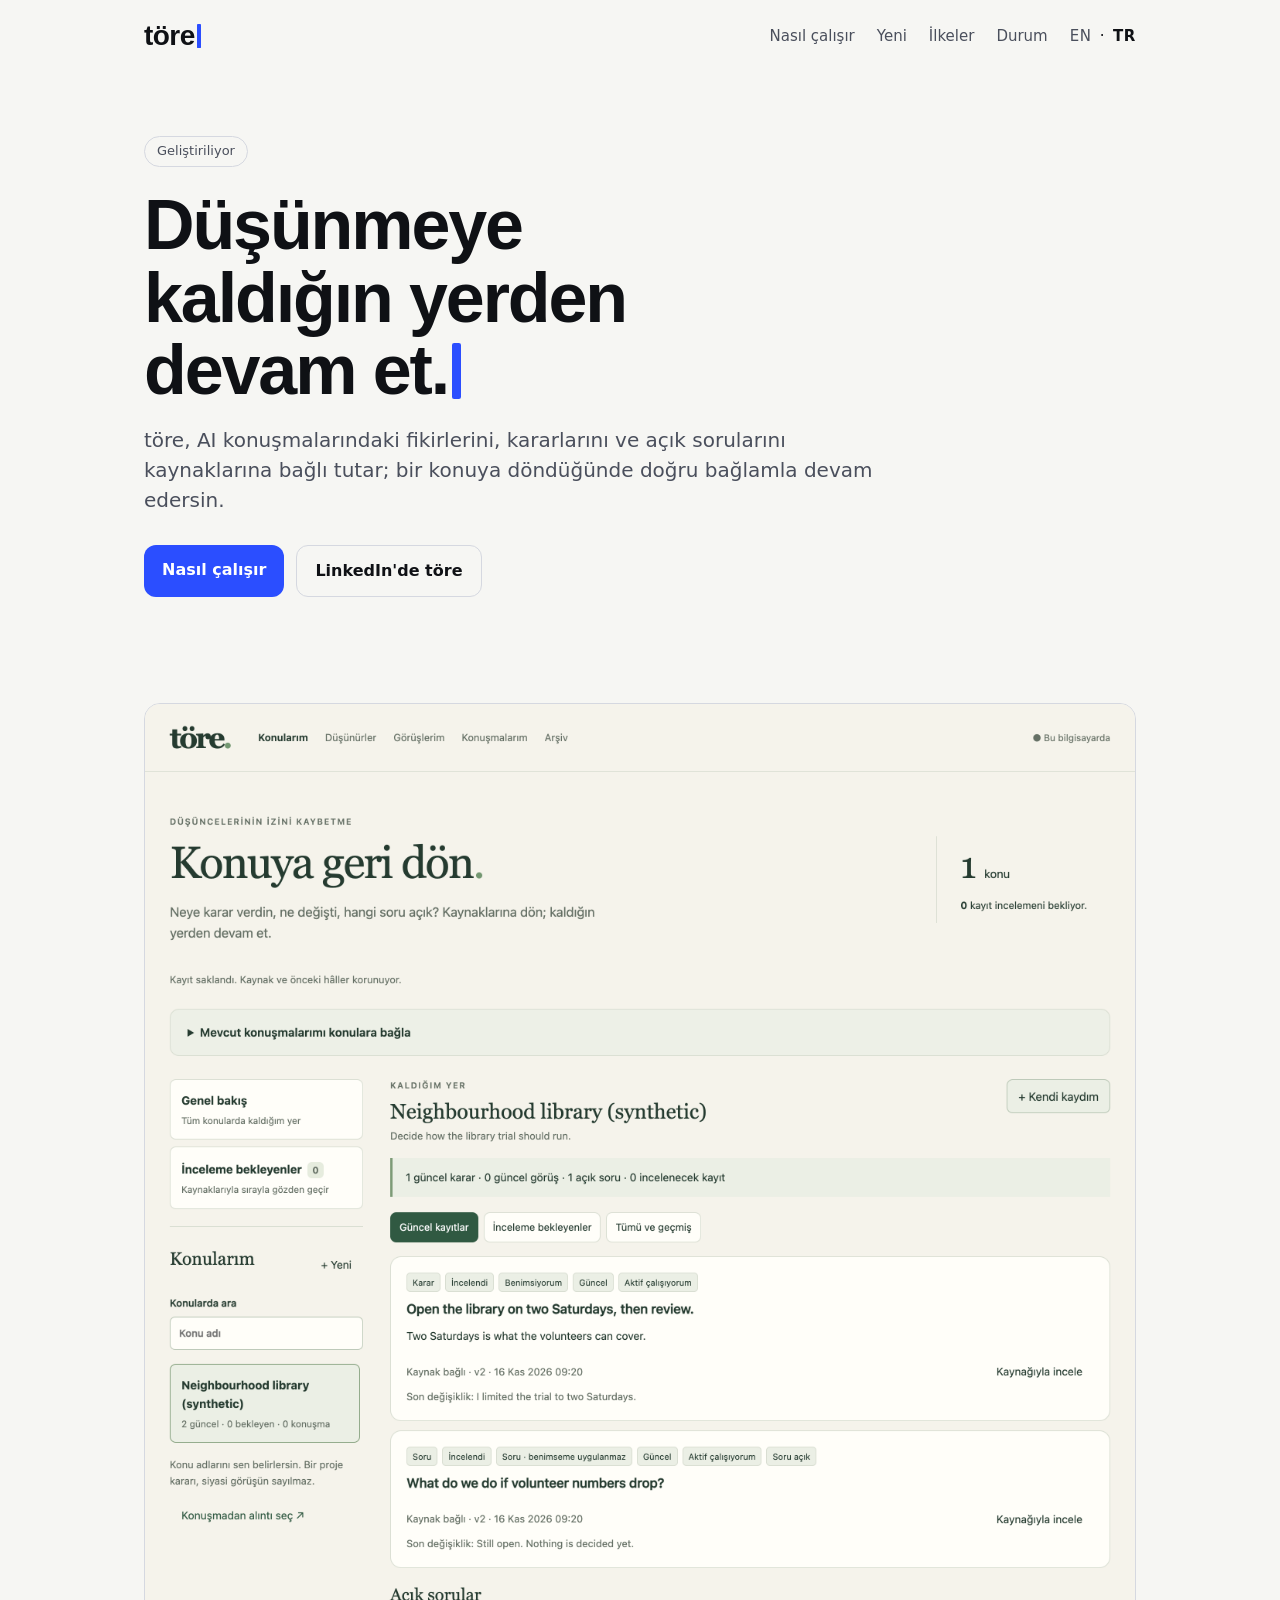
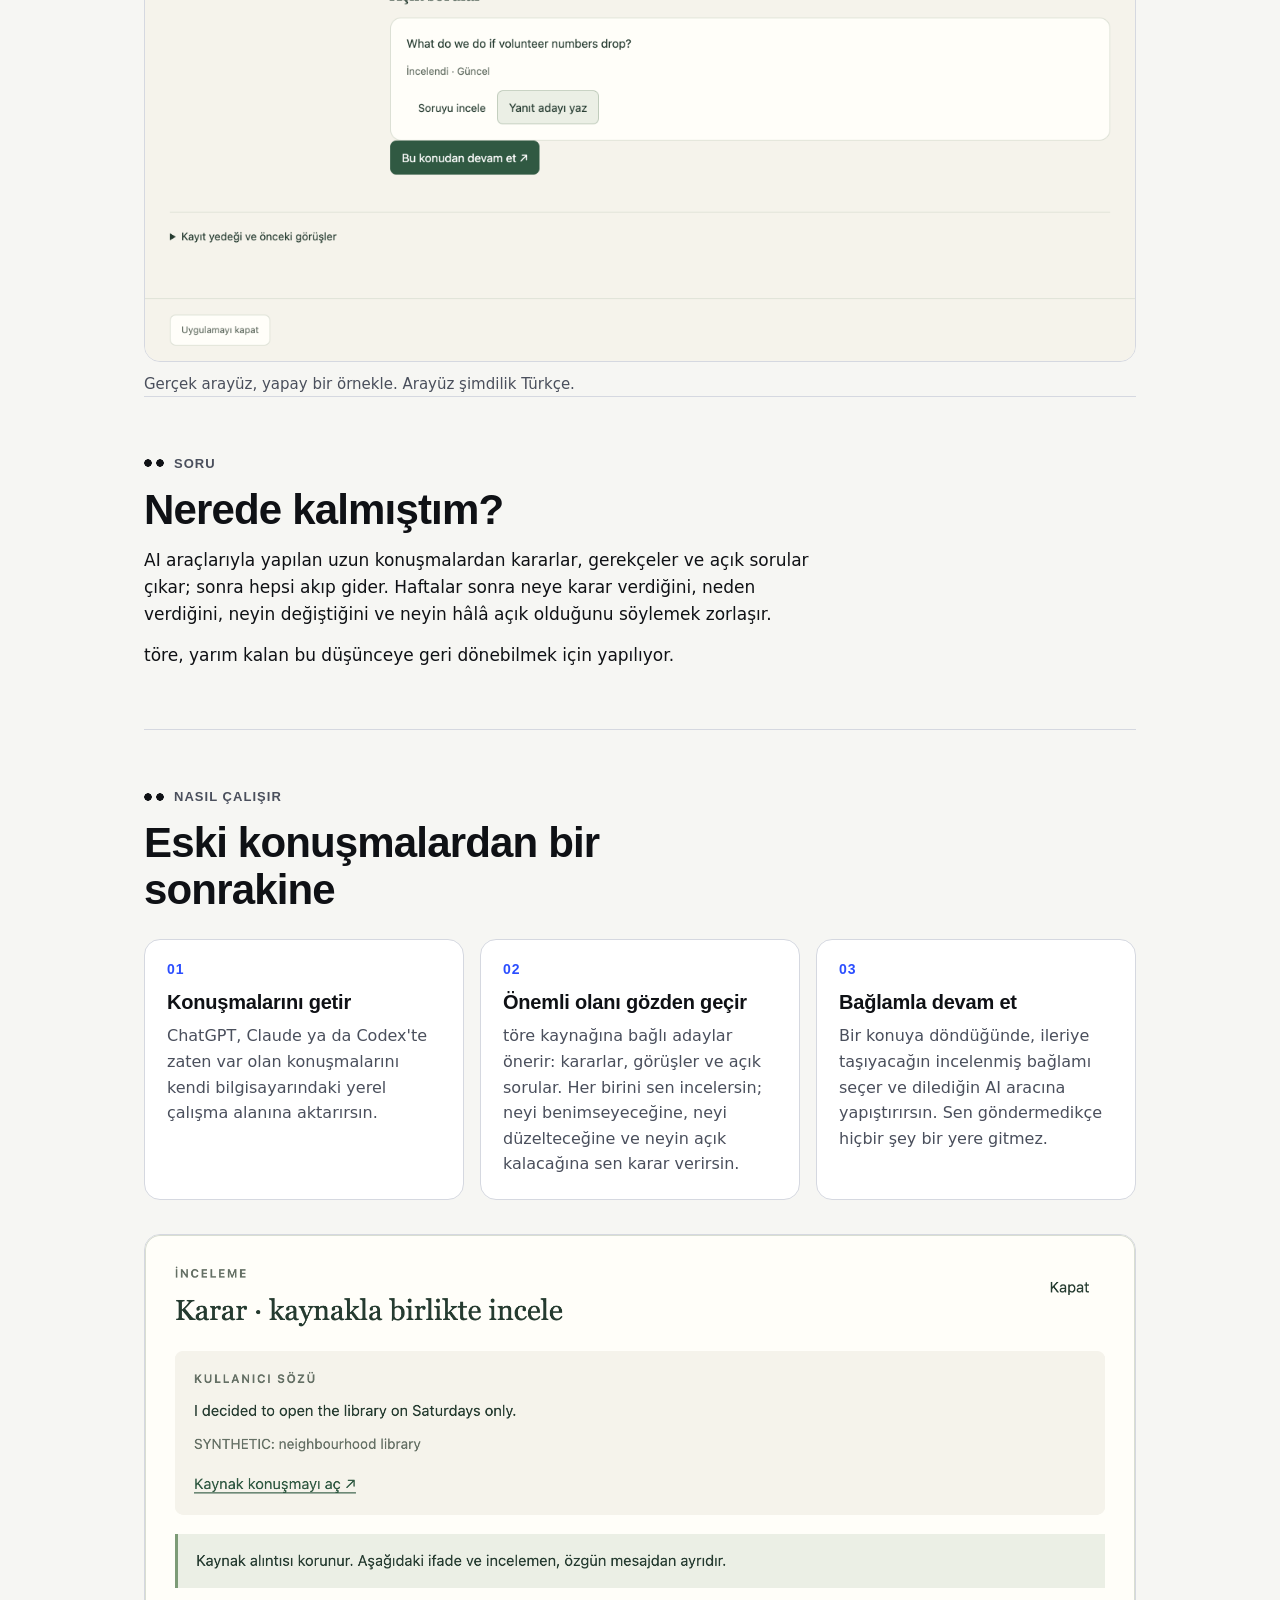
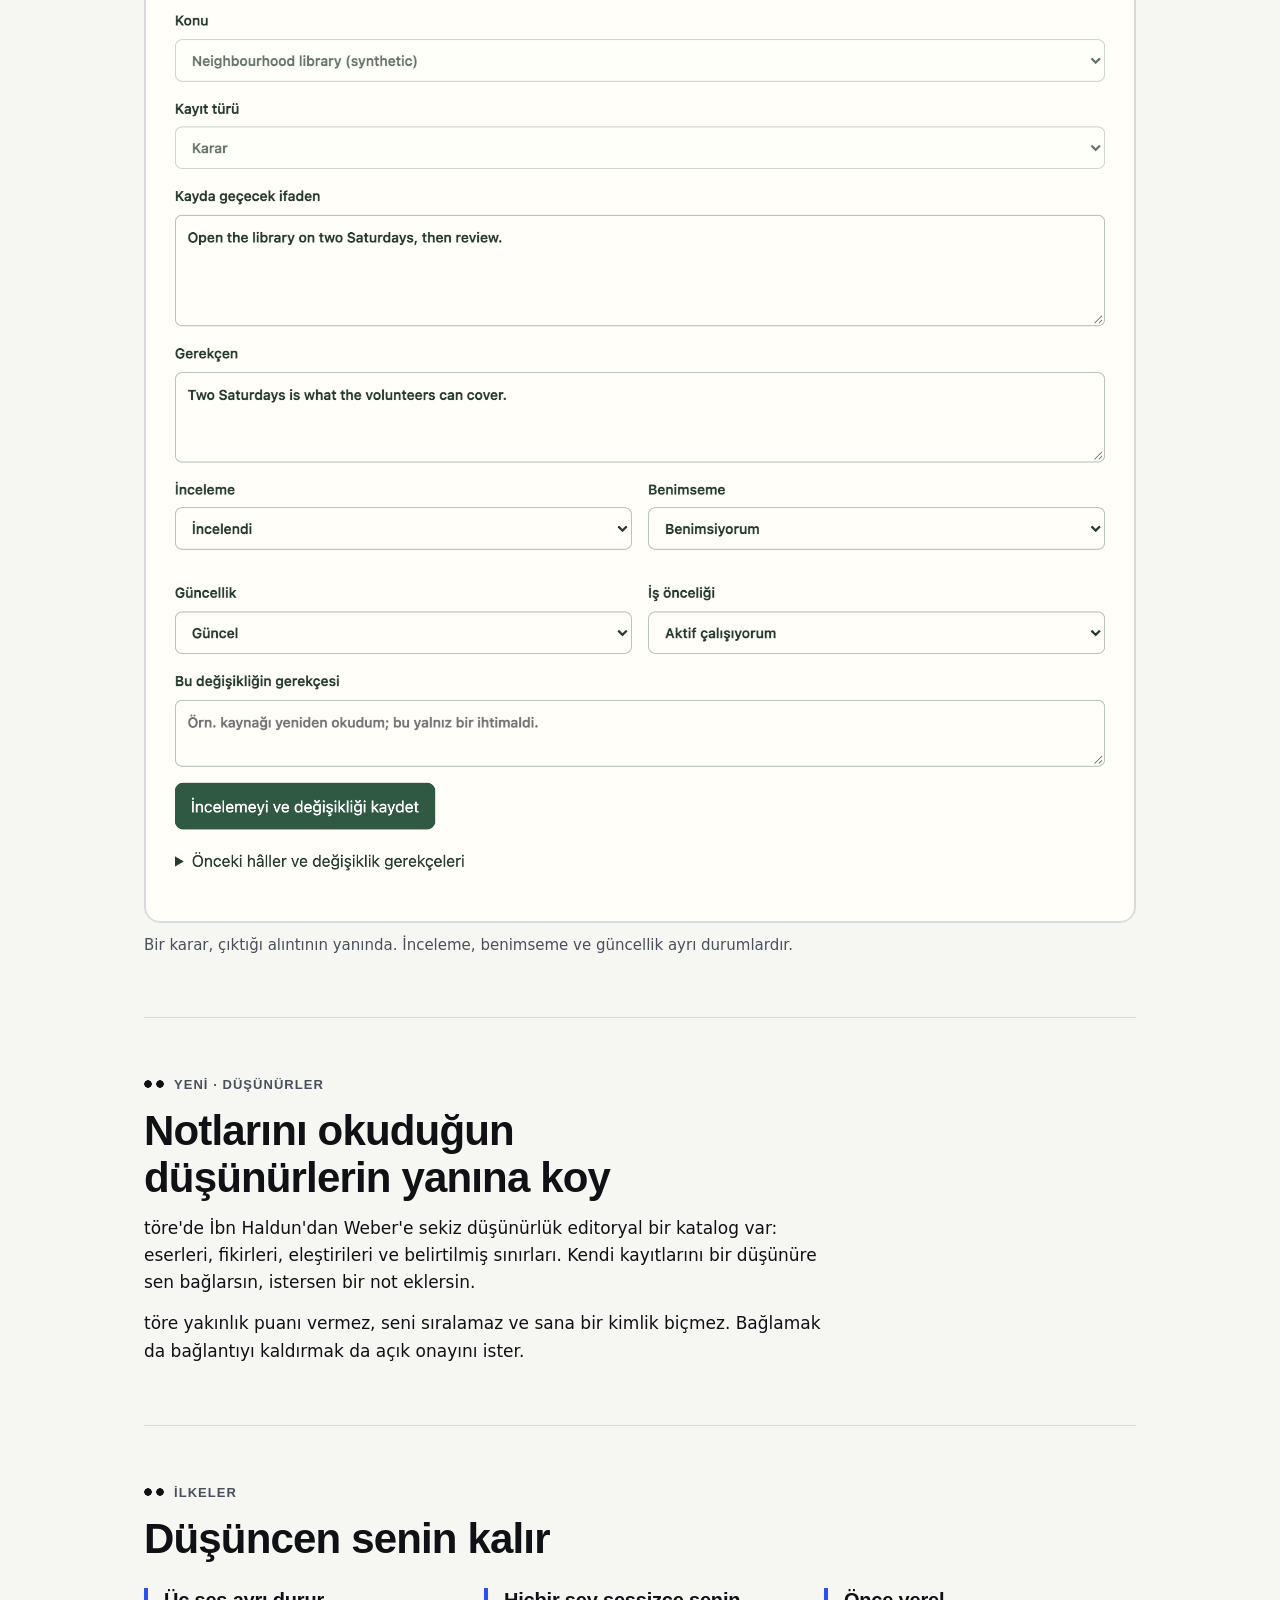
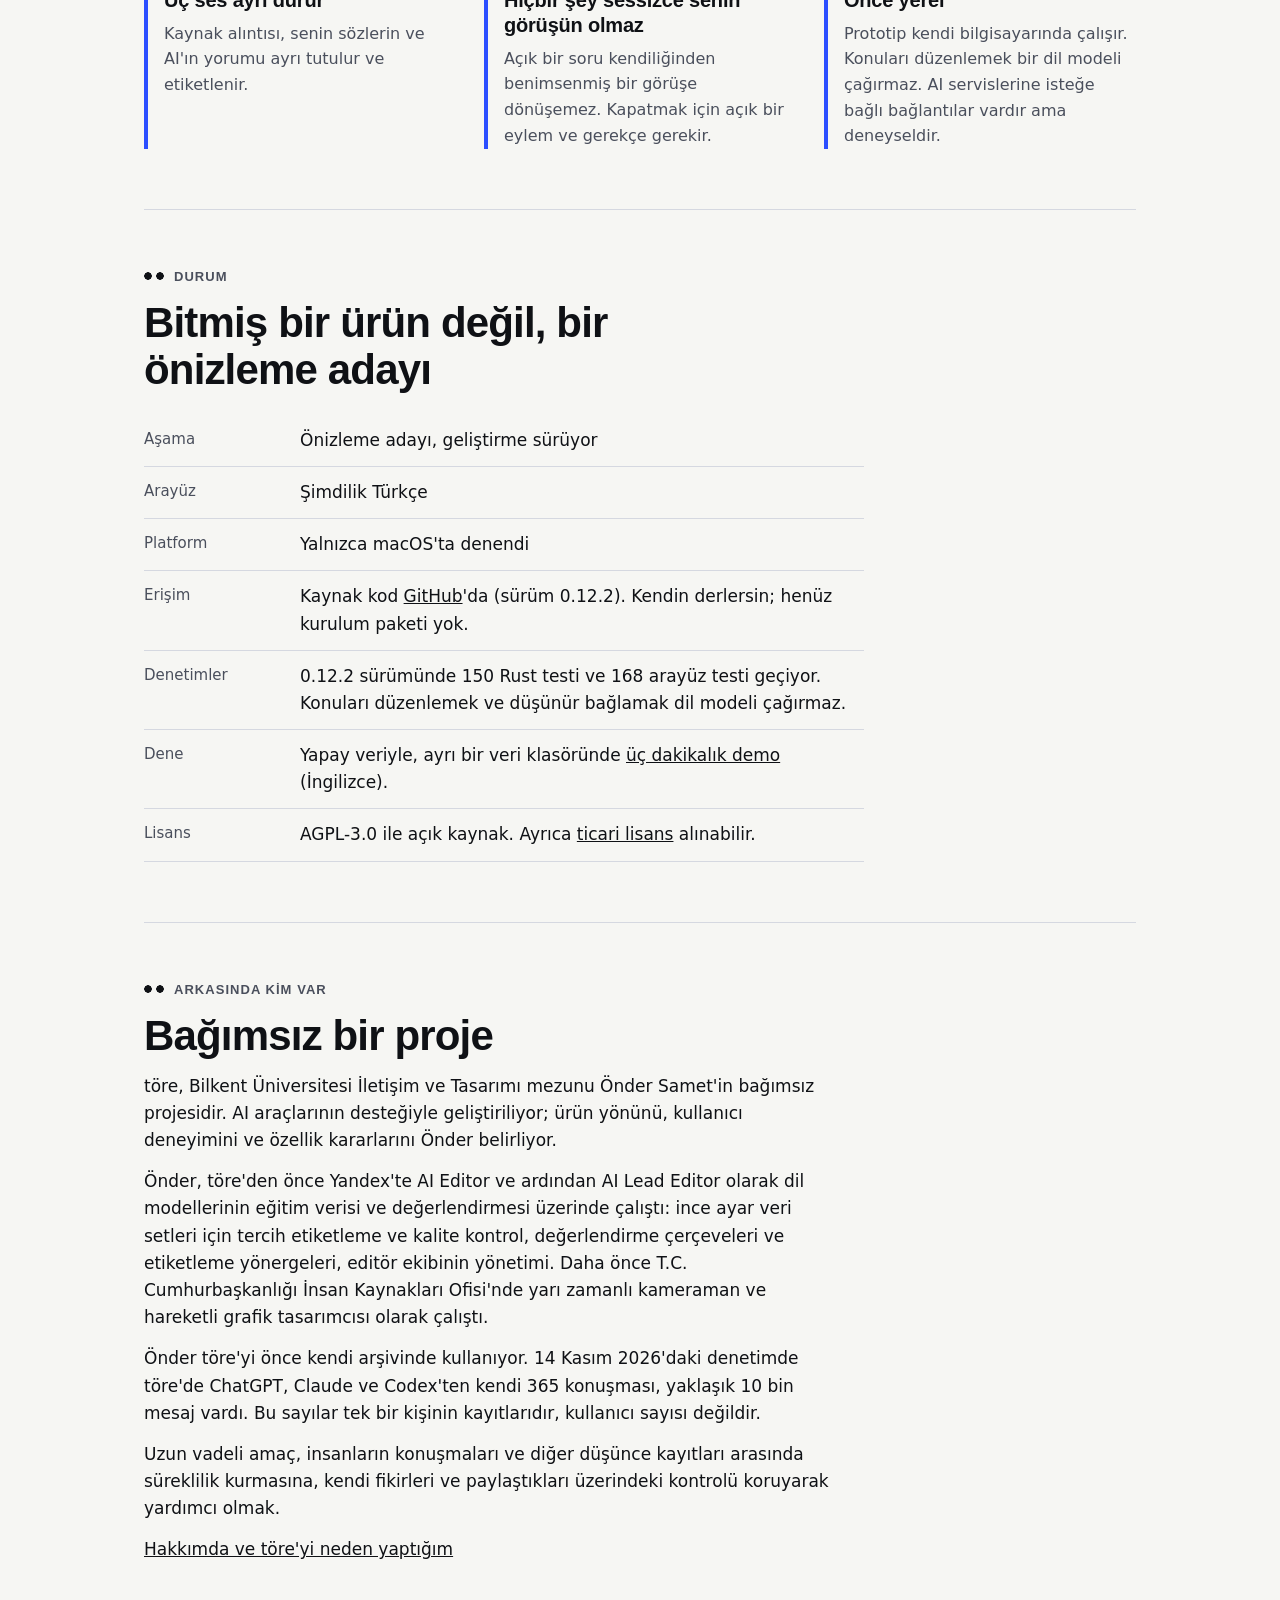
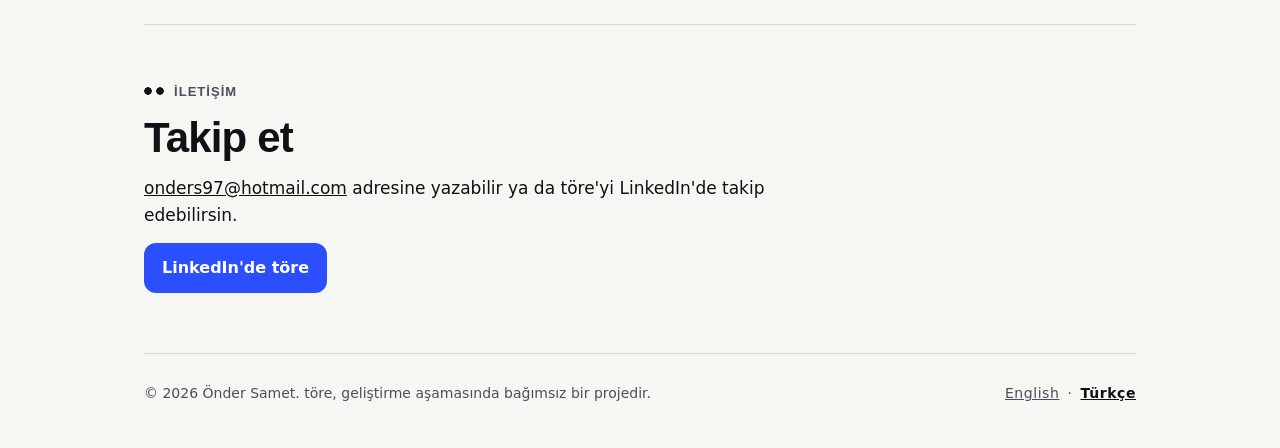
==== tr/index.html @ 7df712fd "Update the site to 0.12.2 Co-Authored-By: Claude Fable 5.2 <noreply@anthropic.com>" ====
<!doctype html>
<html lang="tr">
<head>
<meta charset="utf-8">
<meta name="viewport" content="width=device-width, initial-scale=1">
<title>töre — düşünmeye kaldığın yerden devam et</title>
<meta name="description" content="töre, geliştirme aşamasındaki bir kişisel bilgi aracıdır. AI konuşmalarındaki fikirlerini, kararlarını ve açık sorularını kaynaklarına bağlı tutar.">
<meta name="color-scheme" content="light dark">
<link rel="canonical" href="https://ondersamet97.github.io/tore-site/tr/">
<link rel="alternate" hreflang="en" href="https://ondersamet97.github.io/tore-site/">
<link rel="alternate" hreflang="tr" href="https://ondersamet97.github.io/tore-site/tr/">
<meta property="og:type" content="website">
<meta property="og:title" content="töre — düşünmeye kaldığın yerden devam et">
<meta property="og:description" content="Geliştirme aşamasındaki bir kişisel bilgi aracı. AI konuşmalarındaki fikirlerini, kararlarını ve açık sorularını kaynaklarına bağlı tutar.">
<meta property="og:url" content="https://ondersamet97.github.io/tore-site/tr/">
<meta property="og:image" content="https://ondersamet97.github.io/tore-site/brand/og-1200x630.png">
<meta name="twitter:card" content="summary_large_image">
<link rel="icon" href="../brand/favicon.svg" type="image/svg+xml">
<link rel="icon" href="../brand/icon-32.png" sizes="32x32" type="image/png">
<link rel="apple-touch-icon" href="../brand/icon-180.png">
<link rel="stylesheet" href="../styles.css">
</head>
<body>
<div class="wrap">

  <header class="site-header">
    <a class="wm" href="index.html" aria-label="töre">töre<span class="cur" aria-hidden="true"></span></a>
    <nav class="nav" aria-label="Ana menü">
      <span class="sections">
        <a href="#how">Nasıl çalışır</a>
        <a href="#notebooks">Yeni</a>
        <a href="#principles">İlkeler</a>
        <a href="#status">Durum</a>
      </span>
      <span class="lang" aria-label="Dil">
        <a href="../index.html" lang="en" hreflang="en">EN</a>
        <span aria-hidden="true">·</span>
        <a href="index.html" lang="tr" aria-current="page">TR</a>
      </span>
    </nav>
  </header>

  <main>
    <div class="hero">
      <span class="chip">Geliştiriliyor</span>
      <h1>Düşünmeye kaldığın yerden devam et.<span class="cur" aria-hidden="true"></span></h1>
      <p class="lead">töre, AI konuşmalarındaki fikirlerini, kararlarını ve açık sorularını kaynaklarına bağlı tutar; bir konuya döndüğünde doğru bağlamla devam edersin.</p>
      <div class="actions">
        <a class="btn" href="#how">Nasıl çalışır</a>
        <a class="btn ghost" href="https://www.linkedin.com/company/tore-app/" rel="noopener">LinkedIn'de töre</a>
      </div>
    </div>

    <figure class="shot"><img src="../shots/topic.png" alt="Bir töre konusu: gerekçesiyle benimsenmiş bir karar ve açık bir soru, ikisi de kaynak konuşmaya bağlı" loading="lazy"><figcaption>Gerçek arayüz, yapay bir örnekle. Arayüz şimdilik Türkçe.</figcaption></figure>

    <section id="why">
      <p class="label">Soru</p>
      <h2>Nerede kalmıştım?</h2>
      <p>AI araçlarıyla yapılan uzun konuşmalardan kararlar, gerekçeler ve açık sorular çıkar; sonra hepsi akıp gider. Haftalar sonra neye karar verdiğini, neden verdiğini, neyin değiştiğini ve neyin hâlâ açık olduğunu söylemek zorlaşır.</p>
      <p>töre, yarım kalan bu düşünceye geri dönebilmek için yapılıyor.</p>
    </section>

    <section id="how">
      <p class="label">Nasıl çalışır</p>
      <h2>Eski konuşmalardan bir sonrakine</h2>
      <ol class="steps">
        <li>
          <span class="n">01</span>
          <h3>Konuşmalarını getir</h3>
          <p>ChatGPT, Claude ya da Codex'te zaten var olan konuşmalarını kendi bilgisayarındaki yerel çalışma alanına aktarırsın.</p>
        </li>
        <li>
          <span class="n">02</span>
          <h3>Önemli olanı gözden geçir</h3>
          <p>töre kaynağına bağlı adaylar önerir: kararlar, görüşler ve açık sorular. Her birini sen incelersin; neyi benimseyeceğine, neyi düzelteceğine ve neyin açık kalacağına sen karar verirsin.</p>
        </li>
        <li>
          <span class="n">03</span>
          <h3>Bağlamla devam et</h3>
          <p>Bir konuya döndüğünde, ileriye taşıyacağın incelenmiş bağlamı seçer ve dilediğin AI aracına yapıştırırsın. Sen göndermedikçe hiçbir şey bir yere gitmez.</p>
        </li>
      </ol>
      <figure class="shot"><img src="../shots/record.png" alt="Kaynak alıntısı ve inceleme durumlarıyla birlikte gösterilen bir karar kaydı" loading="lazy"><figcaption>Bir karar, çıktığı alıntının yanında. İnceleme, benimseme ve güncellik ayrı durumlardır.</figcaption></figure>
    </section>

    <section id="notebooks">
      <p class="label">Yeni · Düşünürler</p>
      <h2>Notlarını okuduğun düşünürlerin yanına koy</h2>
      <p>töre'de İbn Haldun'dan Weber'e sekiz düşünürlük editoryal bir katalog var: eserleri, fikirleri, eleştirileri ve belirtilmiş sınırları. Kendi kayıtlarını bir düşünüre sen bağlarsın, istersen bir not eklersin.</p>
      <p>töre yakınlık puanı vermez, seni sıralamaz ve sana bir kimlik biçmez. Bağlamak da bağlantıyı kaldırmak da açık onayını ister.</p>
    </section>

    <section id="principles">
      <p class="label">İlkeler</p>
      <h2>Düşüncen senin kalır</h2>
      <ul class="principles">
        <li>
          <h3>Üç ses ayrı durur</h3>
          <p>Kaynak alıntısı, senin sözlerin ve AI'ın yorumu ayrı tutulur ve etiketlenir.</p>
        </li>
        <li>
          <h3>Hiçbir şey sessizce senin görüşün olmaz</h3>
          <p>Açık bir soru kendiliğinden benimsenmiş bir görüşe dönüşemez. Kapatmak için açık bir eylem ve gerekçe gerekir.</p>
        </li>
        <li>
          <h3>Önce yerel</h3>
          <p>Prototip kendi bilgisayarında çalışır. Konuları düzenlemek bir dil modeli çağırmaz. AI servislerine isteğe bağlı bağlantılar vardır ama deneyseldir.</p>
        </li>
      </ul>
    </section>

    <section id="status">
      <p class="label">Durum</p>
      <h2>Bitmiş bir ürün değil, bir önizleme adayı</h2>
      <dl class="facts">
        <div><dt>Aşama</dt><dd>Önizleme adayı, geliştirme sürüyor</dd></div>
        <div><dt>Arayüz</dt><dd>Şimdilik Türkçe</dd></div>
        <div><dt>Platform</dt><dd>Yalnızca macOS'ta denendi</dd></div>
        <div><dt>Erişim</dt><dd>Kaynak kod <a href="https://github.com/ondersamet97/tore" rel="noopener">GitHub</a>'da (sürüm 0.12.2). Kendin derlersin; henüz kurulum paketi yok.</dd></div>
        <div><dt>Denetimler</dt><dd>0.12.2 sürümünde 150 Rust testi ve 168 arayüz testi geçiyor. Konuları düzenlemek ve düşünür bağlamak dil modeli çağırmaz.</dd></div>
        <div><dt>Dene</dt><dd>Yapay veriyle, ayrı bir veri klasöründe <a href="https://github.com/ondersamet97/tore/blob/main/docs/PREVIEW-DEMO.md" rel="noopener">üç dakikalık demo</a> (İngilizce).</dd></div>
        <div><dt>Lisans</dt><dd>AGPL-3.0 ile açık kaynak. Ayrıca <a href="https://github.com/ondersamet97/tore/blob/main/COMMERCIAL-LICENSE.md" rel="noopener">ticari lisans</a> alınabilir.</dd></div>
      </dl>
    </section>

    <section id="about">
      <p class="label">Arkasında kim var</p>
      <h2>Bağımsız bir proje</h2>
      <p>töre, Bilkent Üniversitesi İletişim ve Tasarımı mezunu Önder Samet'in bağımsız projesidir. AI araçlarının desteğiyle geliştiriliyor; ürün yönünü, kullanıcı deneyimini ve özellik kararlarını Önder belirliyor.</p>
      <p>Önder, töre'den önce Yandex'te AI Editor ve ardından AI Lead Editor olarak dil modellerinin eğitim verisi ve değerlendirmesi üzerinde çalıştı: ince ayar veri setleri için tercih etiketleme ve kalite kontrol, değerlendirme çerçeveleri ve etiketleme yönergeleri, editör ekibinin yönetimi. Daha önce T.C. Cumhurbaşkanlığı İnsan Kaynakları Ofisi'nde yarı zamanlı kameraman ve hareketli grafik tasarımcısı olarak çalıştı.</p>
      <p>Önder töre'yi önce kendi arşivinde kullanıyor. 14 Kasım 2026'daki denetimde töre'de ChatGPT, Claude ve Codex'ten kendi 365 konuşması, yaklaşık 10 bin mesaj vardı. Bu sayılar tek bir kişinin kayıtlarıdır, kullanıcı sayısı değildir.</p>
      <p>Uzun vadeli amaç, insanların konuşmaları ve diğer düşünce kayıtları arasında süreklilik kurmasına, kendi fikirleri ve paylaştıkları üzerindeki kontrolü koruyarak yardımcı olmak.</p>
      <p><a href="https://github.com/ondersamet97/tore/blob/main/ABOUT.md" rel="noopener">Hakkımda ve töre'yi neden yaptığım</a></p>
    </section>

    <section id="contact">
      <p class="label">İletişim</p>
      <h2>Takip et</h2>
      <p><a href="mailto:onders97@hotmail.com">onders97@hotmail.com</a> adresine yazabilir ya da töre'yi LinkedIn'de takip edebilirsin.</p>
      <div class="actions">
        <a class="btn" href="https://www.linkedin.com/company/tore-app/" rel="noopener">LinkedIn'de töre</a>
      </div>
    </section>
  </main>

  <footer class="site-footer">
    <span>© 2026 Önder Samet. töre, geliştirme aşamasında bağımsız bir projedir.</span>
    <span class="lang"><a href="../index.html" lang="en" hreflang="en">English</a><span aria-hidden="true">·</span><a href="index.html" lang="tr" aria-current="page">Türkçe</a></span>
  </footer>

</div>
</body>
</html>
---- styles.css ----
/* töre — "İşaret" görünümü: mürekkep, kâğıt, kobalt. Dış kaynak ve izleme yok. */

:root {
  --ink: #0f1115;
  --paper: #f6f6f3;
  --accent: #2b4eff;
  --accent-text: #2b4eff;
  --bg: var(--paper);
  --fg: var(--ink);
  --muted: #4a4f5c;
  --line: #d5d8e0;
  --card: #ffffff;
  --display: "Avenir Next", Avenir, "Segoe UI", "Helvetica Neue", Arial, sans-serif;
  --body: system-ui, -apple-system, "Segoe UI", Roboto, "Helvetica Neue", Arial, sans-serif;
}

@media (prefers-color-scheme: dark) {
  :root {
    --bg: #0f1115;
    --fg: #f1f1ee;
    --muted: #a9afbd;
    --line: #2a2e38;
    --card: #171a21;
    --accent-text: #8196ff;
  }
}

*, *::before, *::after { box-sizing: border-box; }

html { -webkit-text-size-adjust: 100%; scroll-behavior: smooth; }

body {
  margin: 0;
  background: var(--bg);
  color: var(--fg);
  font: 17px/1.6 var(--body);
}

a { color: inherit; }

a:focus-visible {
  outline: 3px solid var(--accent-text);
  outline-offset: 3px;
  border-radius: 6px;
}

.wrap { max-width: 1040px; margin: 0 auto; padding: 0 24px; }

/* Üst bölüm */

.site-header {
  display: flex;
  justify-content: space-between;
  align-items: center;
  gap: 16px;
  padding: 22px 0;
}

.wm {
  display: inline-flex;
  align-items: center;
  font-family: var(--display);
  font-weight: 600;
  font-size: 28px;
  line-height: 1;
  letter-spacing: -0.02em;
  color: var(--fg);
  text-decoration: none;
}

.cur {
  display: inline-block;
  width: 0.13em;
  height: 0.86em;
  margin-left: 0.09em;
  border-radius: 0.03em;
  background: var(--accent);
}

.nav { display: flex; align-items: center; gap: 22px; font-size: 15px; }
.nav a { color: var(--muted); text-decoration: none; }
.nav a:hover { color: var(--fg); }
.nav .sections { display: none; gap: 22px; }
.lang { display: inline-flex; gap: 8px; align-items: center; letter-spacing: 0.04em; }
.lang [aria-current] { color: var(--fg); font-weight: 700; }

@media (min-width: 760px) { .nav .sections { display: flex; } }

/* Açılış */

.hero { padding: 64px 0 72px; }

.chip {
  display: inline-block;
  font-size: 13px;
  padding: 4px 12px;
  border: 1px solid var(--line);
  border-radius: 999px;
  color: var(--muted);
}

h1, h2, h3 { font-family: var(--display); font-weight: 600; }

h1 {
  margin: 22px 0 18px;
  font-size: clamp(38px, 6.4vw, 70px);
  line-height: 1.04;
  letter-spacing: -0.03em;
  max-width: 14ch;
}

h1 .cur { height: 0.8em; vertical-align: -0.06em; margin-left: 0.06em; }

@media (prefers-reduced-motion: no-preference) {
  h1 .cur { animation: blink 1.2s steps(1) infinite; }
}

@keyframes blink { 50% { opacity: 0; } }

@media (prefers-reduced-motion: reduce) { html { scroll-behavior: auto; } }

.lead { margin: 0 0 30px; max-width: 58ch; font-size: 20px; line-height: 1.5; color: var(--muted); }

.actions { display: flex; flex-wrap: wrap; gap: 12px; }

.btn {
  display: inline-block;
  padding: 12px 18px;
  border-radius: 12px;
  background: var(--accent);
  color: #fff;
  font-weight: 600;
  font-size: 16px;
  text-decoration: none;
}

.btn.ghost { background: transparent; color: var(--fg); border: 1px solid var(--line); }
.btn:hover { filter: brightness(1.08); }

/* Bölümler */

section { padding: 60px 0; border-top: 1px solid var(--line); }

.label {
  display: flex;
  align-items: center;
  gap: 10px;
  margin: 0;
  font: 600 13px/1 var(--display);
  letter-spacing: 0.08em;
  text-transform: uppercase;
  color: var(--muted);
}

/* İki nokta: markanın işareti */
.label::before {
  content: "";
  flex: none;
  width: 20px;
  height: 8px;
  background:
    radial-gradient(circle at 4px 4px, var(--fg) 3.5px, transparent 4px),
    radial-gradient(circle at 16px 4px, var(--fg) 3.5px, transparent 4px);
}

h2 {
  margin: 16px 0 14px;
  font-size: clamp(28px, 3.8vw, 42px);
  line-height: 1.12;
  letter-spacing: -0.02em;
  max-width: 22ch;
}

h3 { margin: 0 0 8px; font-size: 20px; line-height: 1.25; letter-spacing: -0.01em; }

p { margin: 0 0 14px; max-width: 64ch; }
section p:last-child { margin-bottom: 0; }

.steps { display: grid; gap: 16px; margin: 26px 0 0; padding: 0; list-style: none; }

@media (min-width: 800px) { .steps { grid-template-columns: repeat(3, 1fr); } }

@media (min-width: 800px) { .steps.two { grid-template-columns: repeat(2, 1fr); } }

.steps li {
  padding: 22px;
  background: var(--card);
  border: 1px solid var(--line);
  border-radius: 16px;
}

.steps .n {
  display: block;
  margin-bottom: 14px;
  font: 600 14px/1 var(--display);
  letter-spacing: 0.06em;
  color: var(--accent-text);
}

.steps p { font-size: 16px; color: var(--muted); }

.principles { display: grid; gap: 22px; margin: 26px 0 0; padding: 0; list-style: none; }

@media (min-width: 800px) { .principles { grid-template-columns: repeat(3, 1fr); gap: 28px; } }

/* Dikey çubuk: imleç */
.principles li { padding-left: 16px; border-left: 4px solid var(--accent); }
.principles p { font-size: 16px; color: var(--muted); }

.facts { display: grid; grid-template-columns: 1fr; gap: 0; margin: 22px 0 0; max-width: 720px; }
.facts div { display: grid; grid-template-columns: 140px 1fr; gap: 16px; padding: 12px 0; border-bottom: 1px solid var(--line); }
.facts dt { color: var(--muted); font-size: 15px; }
.facts dd { margin: 0; }

.site-footer {
  display: flex;
  flex-wrap: wrap;
  justify-content: space-between;
  gap: 12px;
  padding: 28px 0 44px;
  border-top: 1px solid var(--line);
  font-size: 14px;
  color: var(--muted);
}

/* Ekran görüntüleri: yapay örnekle gerçek arayüz */
.shot { margin: 34px 0 0; }
.shot img { display: block; width: 100%; height: auto; border: 1px solid var(--line); border-radius: 16px; }
.shot figcaption { margin-top: 10px; font-size: 15px; color: var(--muted); }
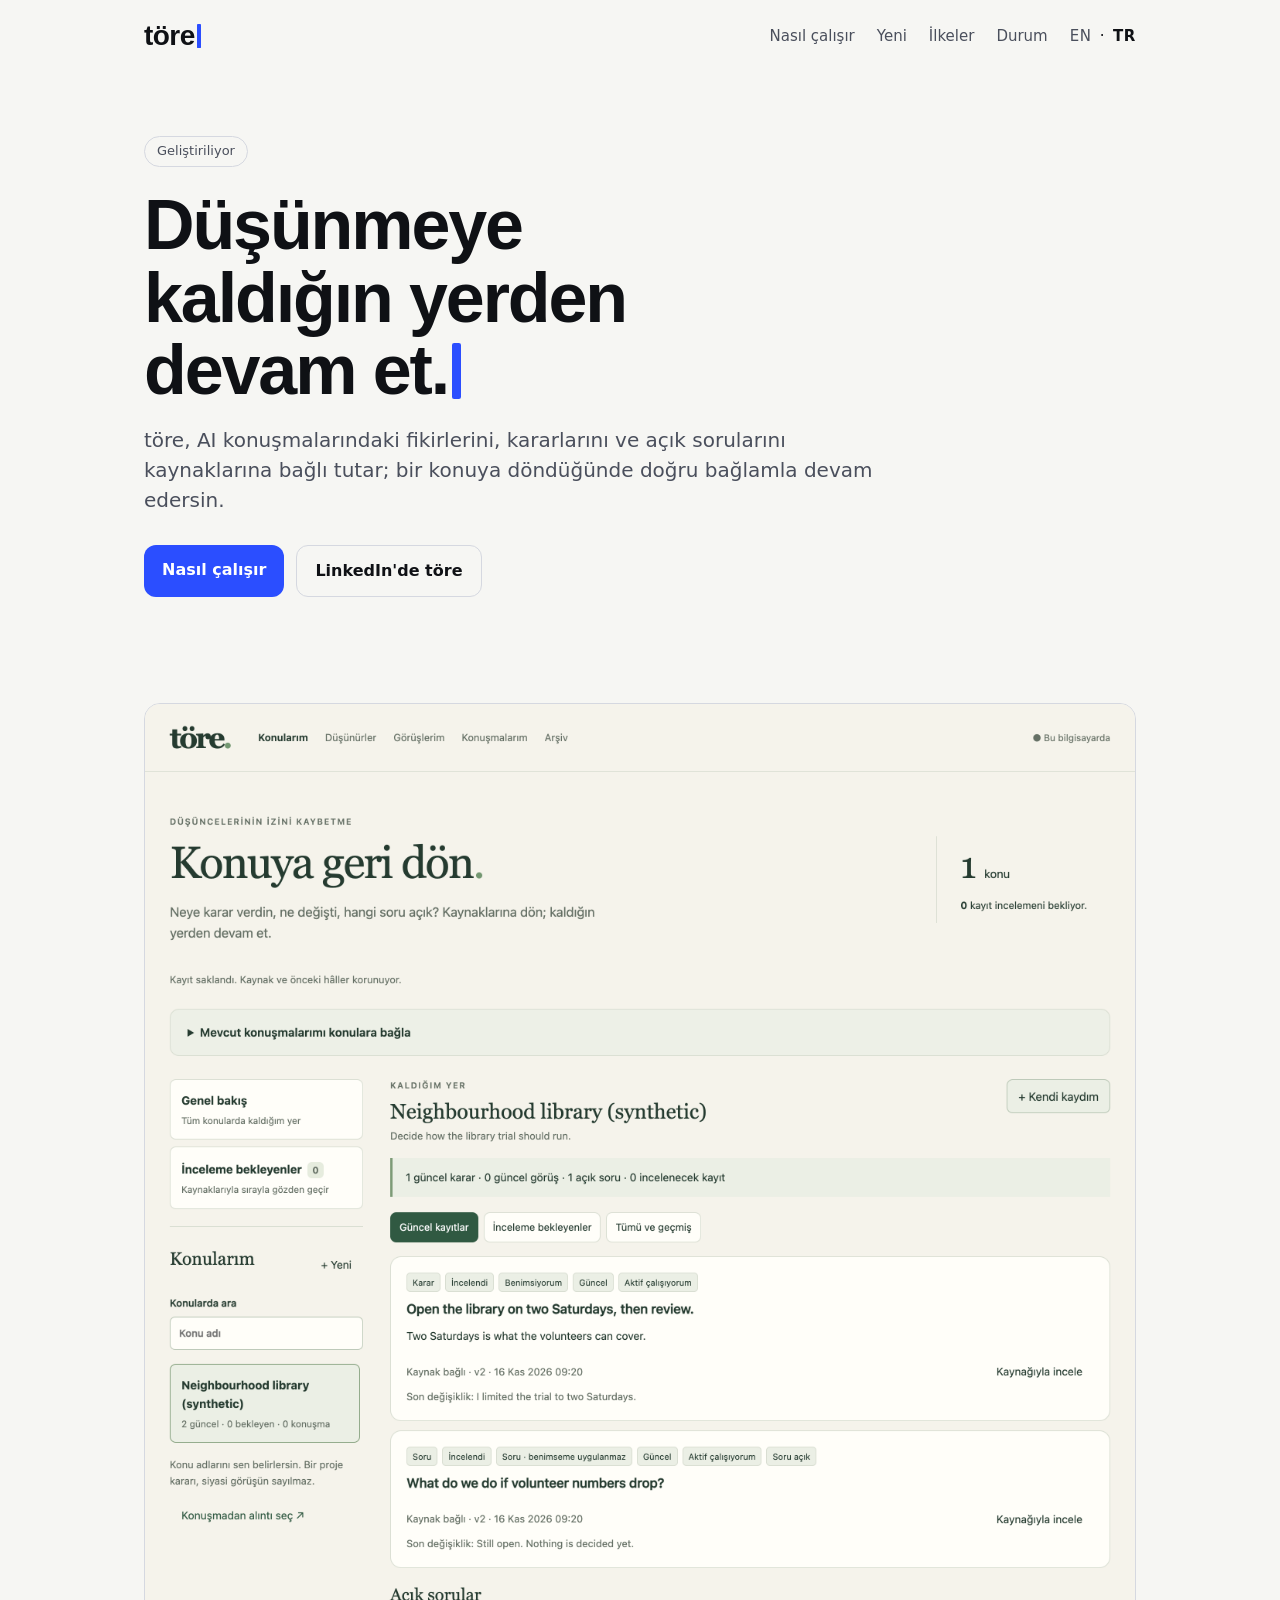
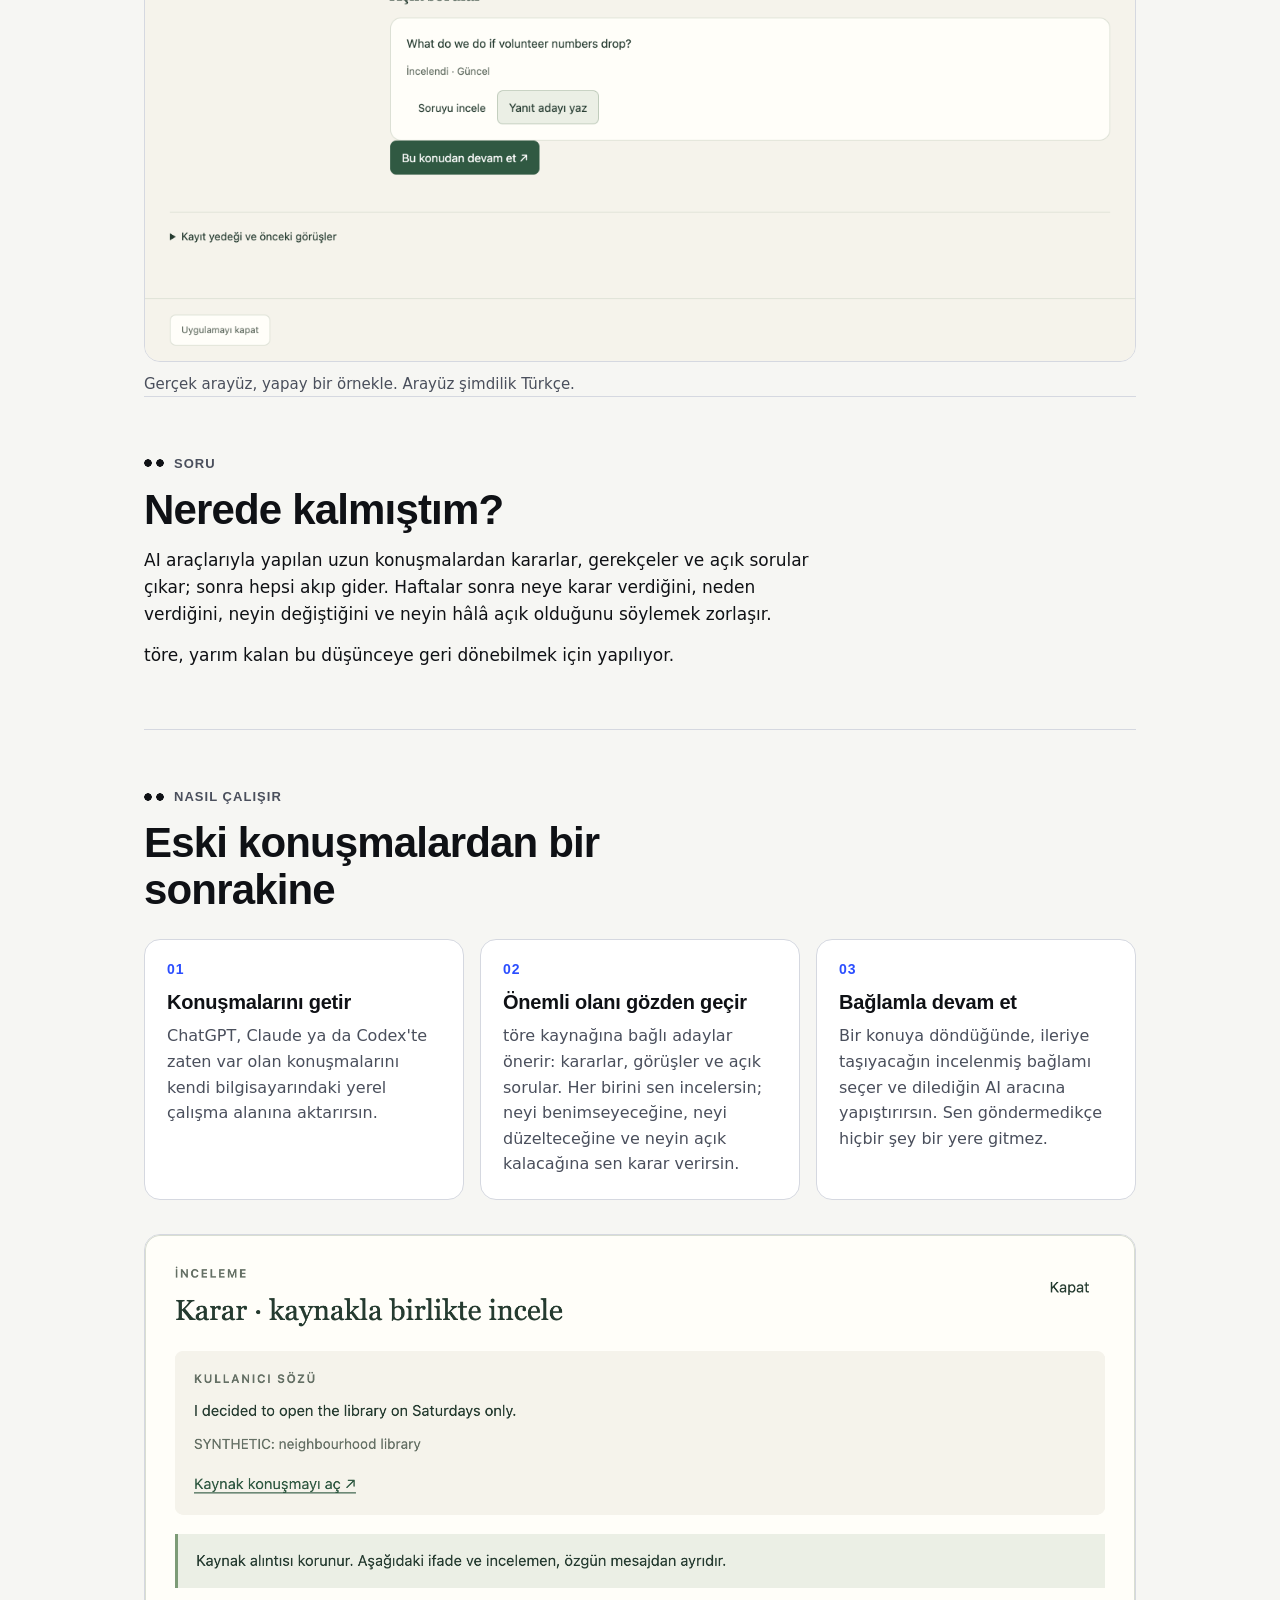
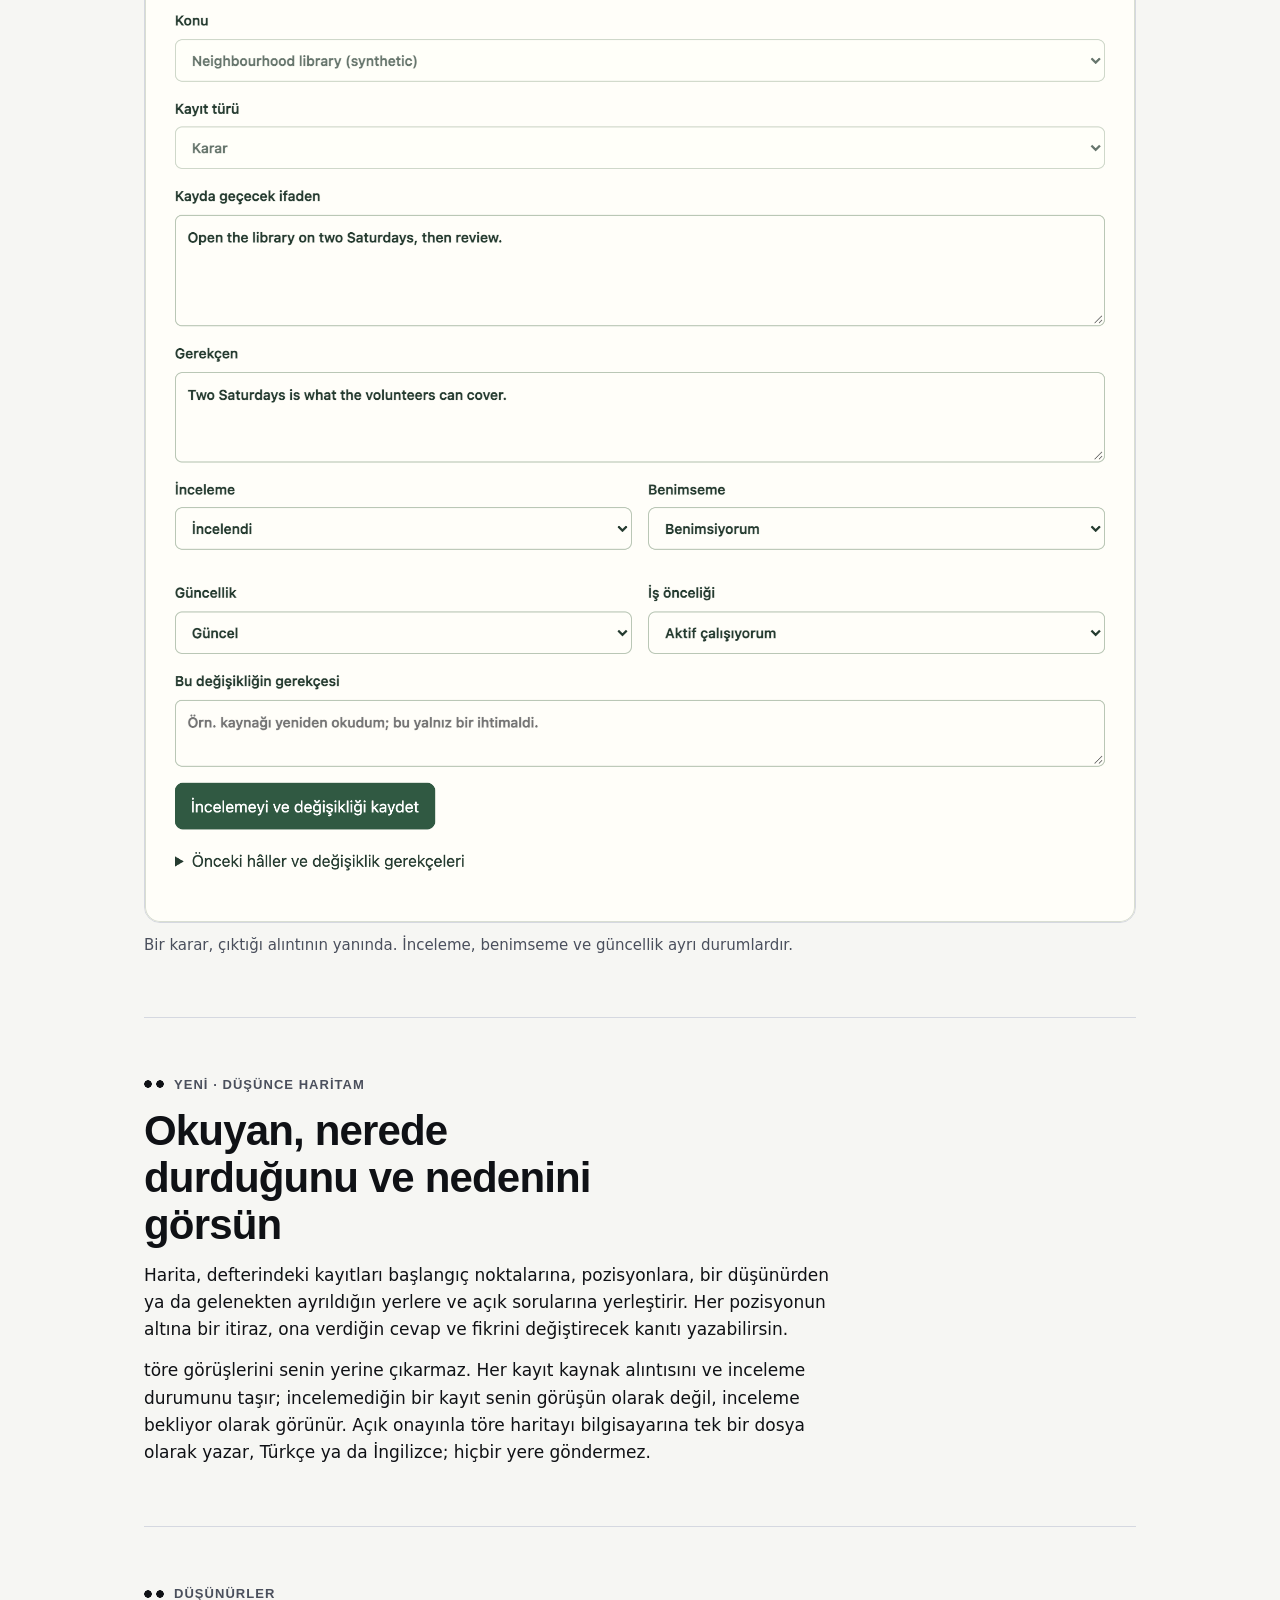
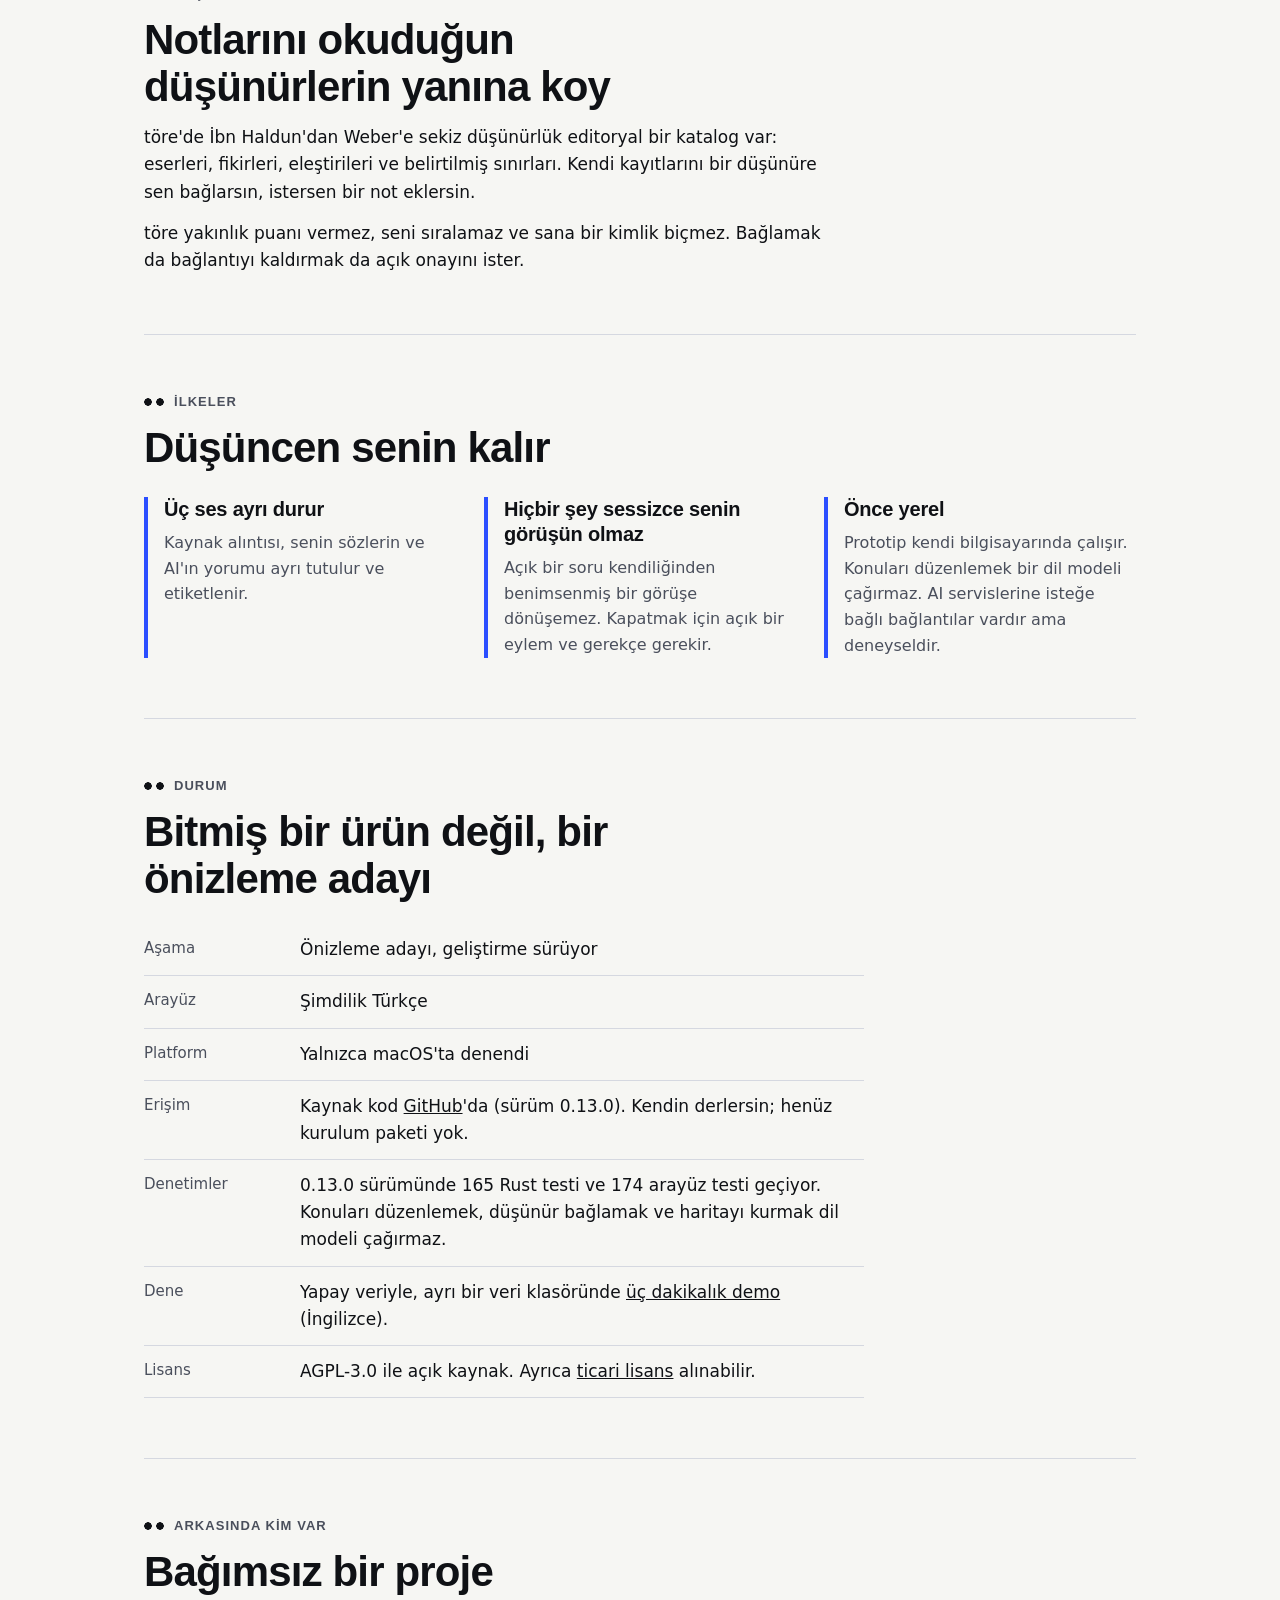
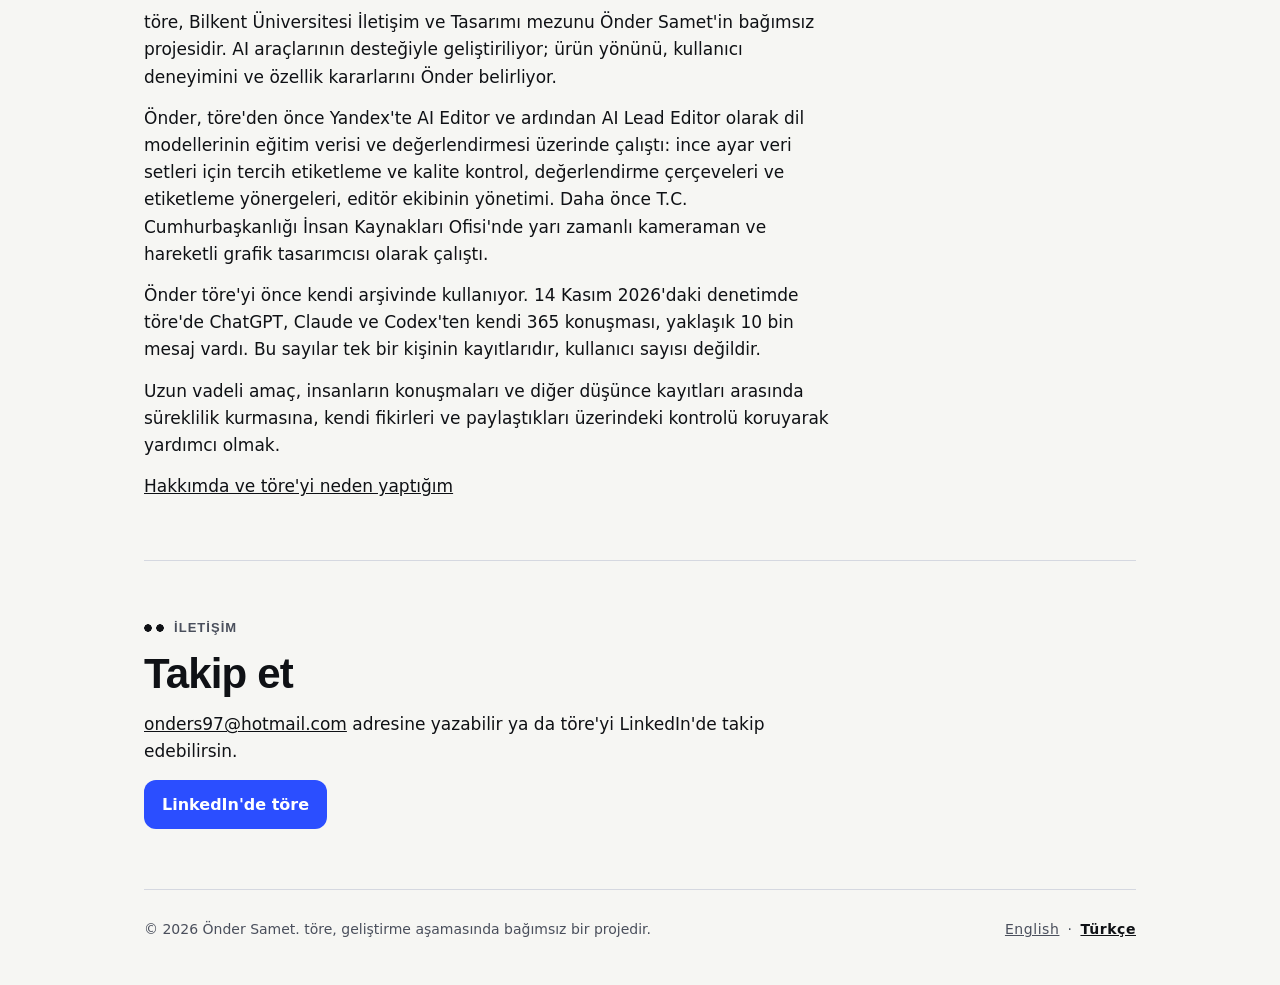
==== commit a72df5e1: "Update the site to 0.13.0: map of my thinking" ====
--- a/tr/index.html
+++ b/tr/index.html
@@ -28,7 +28,7 @@
     <nav class="nav" aria-label="Ana menü">
       <span class="sections">
         <a href="#how">Nasıl çalışır</a>
-        <a href="#notebooks">Yeni</a>
+        <a href="#map">Yeni</a>
         <a href="#principles">İlkeler</a>
         <a href="#status">Durum</a>
       </span>
@@ -83,8 +83,15 @@
       <figure class="shot"><img src="../shots/record.png" alt="Kaynak alıntısı ve inceleme durumlarıyla birlikte gösterilen bir karar kaydı" loading="lazy"><figcaption>Bir karar, çıktığı alıntının yanında. İnceleme, benimseme ve güncellik ayrı durumlardır.</figcaption></figure>
     </section>
 
+    <section id="map">
+      <p class="label">Yeni · Düşünce haritam</p>
+      <h2>Okuyan, nerede durduğunu ve nedenini görsün</h2>
+      <p>Harita, defterindeki kayıtları başlangıç noktalarına, pozisyonlara, bir düşünürden ya da gelenekten ayrıldığın yerlere ve açık sorularına yerleştirir. Her pozisyonun altına bir itiraz, ona verdiğin cevap ve fikrini değiştirecek kanıtı yazabilirsin.</p>
+      <p>töre görüşlerini senin yerine çıkarmaz. Her kayıt kaynak alıntısını ve inceleme durumunu taşır; incelemediğin bir kayıt senin görüşün olarak değil, inceleme bekliyor olarak görünür. Açık onayınla töre haritayı bilgisayarına tek bir dosya olarak yazar, Türkçe ya da İngilizce; hiçbir yere göndermez.</p>
+    </section>
+
     <section id="notebooks">
-      <p class="label">Yeni · Düşünürler</p>
+      <p class="label">Düşünürler</p>
       <h2>Notlarını okuduğun düşünürlerin yanına koy</h2>
       <p>töre'de İbn Haldun'dan Weber'e sekiz düşünürlük editoryal bir katalog var: eserleri, fikirleri, eleştirileri ve belirtilmiş sınırları. Kendi kayıtlarını bir düşünüre sen bağlarsın, istersen bir not eklersin.</p>
       <p>töre yakınlık puanı vermez, seni sıralamaz ve sana bir kimlik biçmez. Bağlamak da bağlantıyı kaldırmak da açık onayını ister.</p>
@@ -116,8 +123,8 @@
         <div><dt>Aşama</dt><dd>Önizleme adayı, geliştirme sürüyor</dd></div>
         <div><dt>Arayüz</dt><dd>Şimdilik Türkçe</dd></div>
         <div><dt>Platform</dt><dd>Yalnızca macOS'ta denendi</dd></div>
-        <div><dt>Erişim</dt><dd>Kaynak kod <a href="https://github.com/ondersamet97/tore" rel="noopener">GitHub</a>'da (sürüm 0.12.2). Kendin derlersin; henüz kurulum paketi yok.</dd></div>
-        <div><dt>Denetimler</dt><dd>0.12.2 sürümünde 150 Rust testi ve 168 arayüz testi geçiyor. Konuları düzenlemek ve düşünür bağlamak dil modeli çağırmaz.</dd></div>
+        <div><dt>Erişim</dt><dd>Kaynak kod <a href="https://github.com/ondersamet97/tore" rel="noopener">GitHub</a>'da (sürüm 0.13.0). Kendin derlersin; henüz kurulum paketi yok.</dd></div>
+        <div><dt>Denetimler</dt><dd>0.13.0 sürümünde 165 Rust testi ve 174 arayüz testi geçiyor. Konuları düzenlemek, düşünür bağlamak ve haritayı kurmak dil modeli çağırmaz.</dd></div>
         <div><dt>Dene</dt><dd>Yapay veriyle, ayrı bir veri klasöründe <a href="https://github.com/ondersamet97/tore/blob/main/docs/PREVIEW-DEMO.md" rel="noopener">üç dakikalık demo</a> (İngilizce).</dd></div>
         <div><dt>Lisans</dt><dd>AGPL-3.0 ile açık kaynak. Ayrıca <a href="https://github.com/ondersamet97/tore/blob/main/COMMERCIAL-LICENSE.md" rel="noopener">ticari lisans</a> alınabilir.</dd></div>
       </dl>
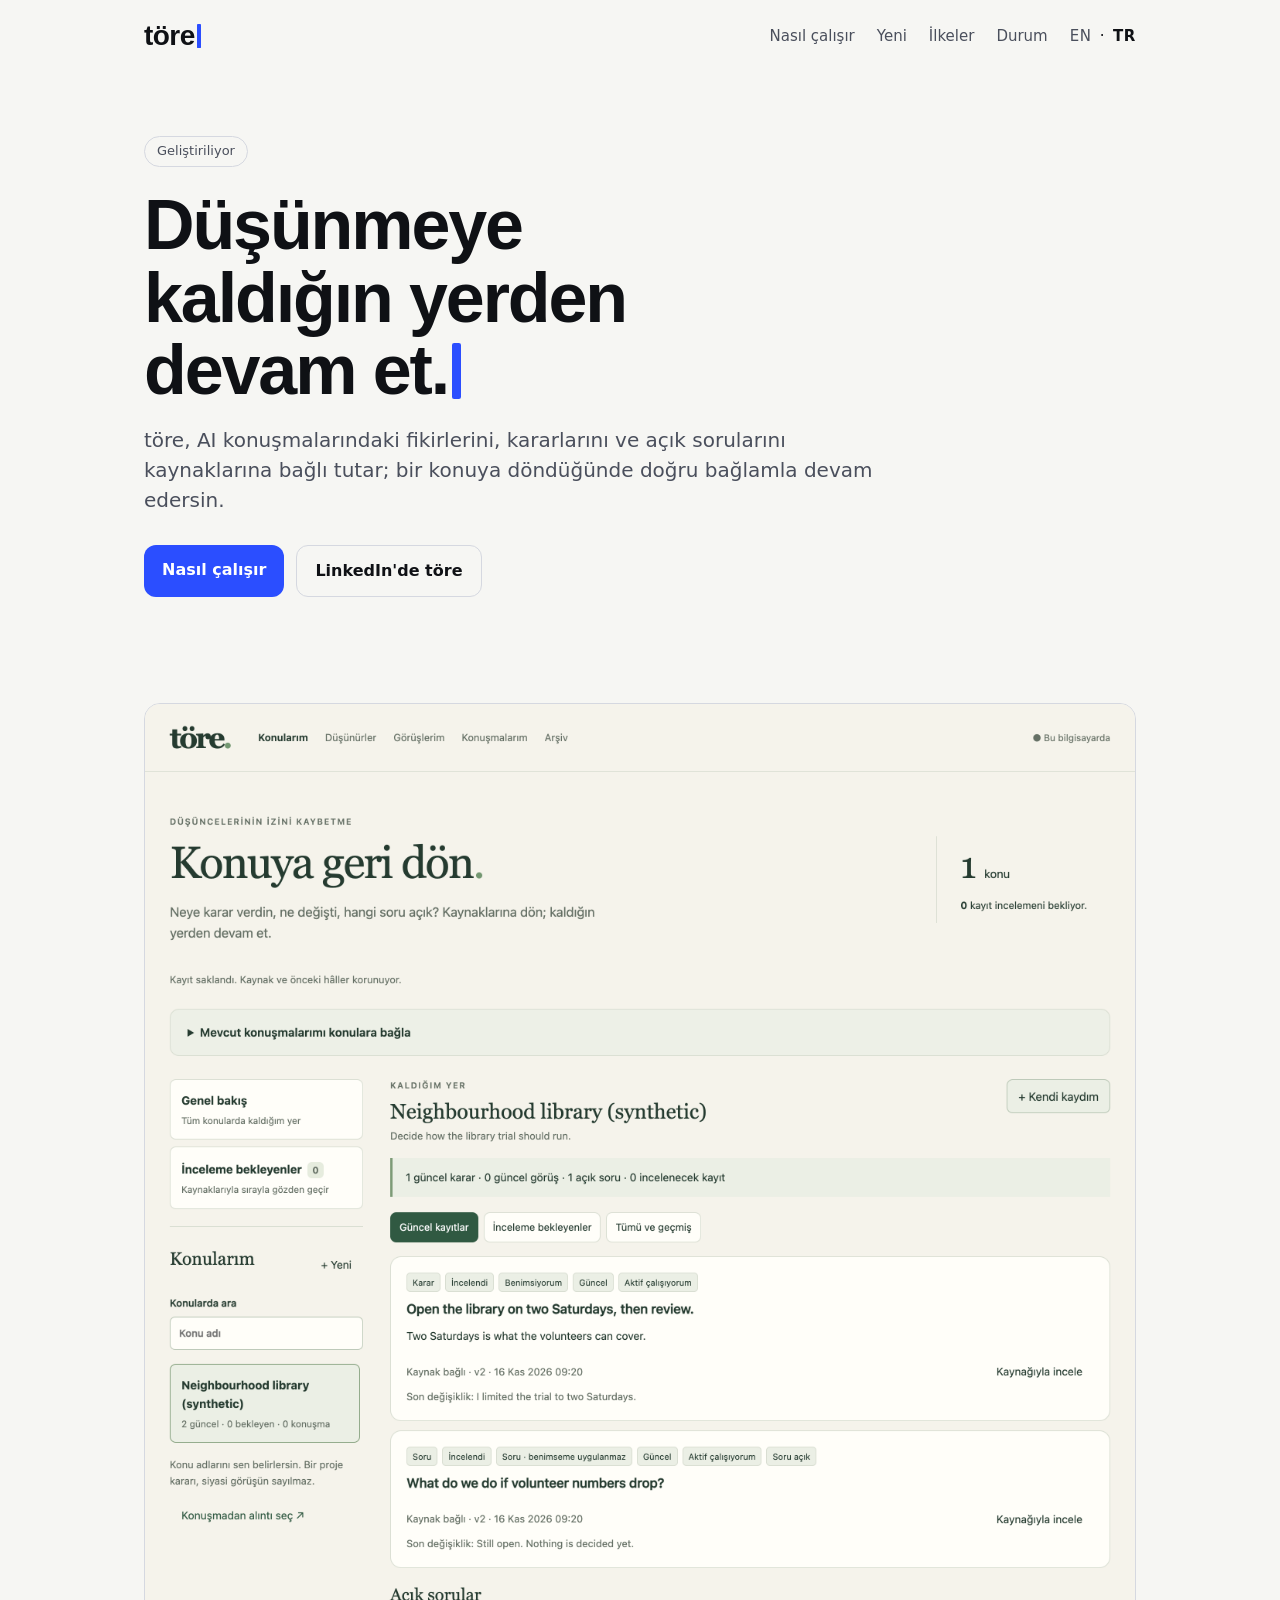
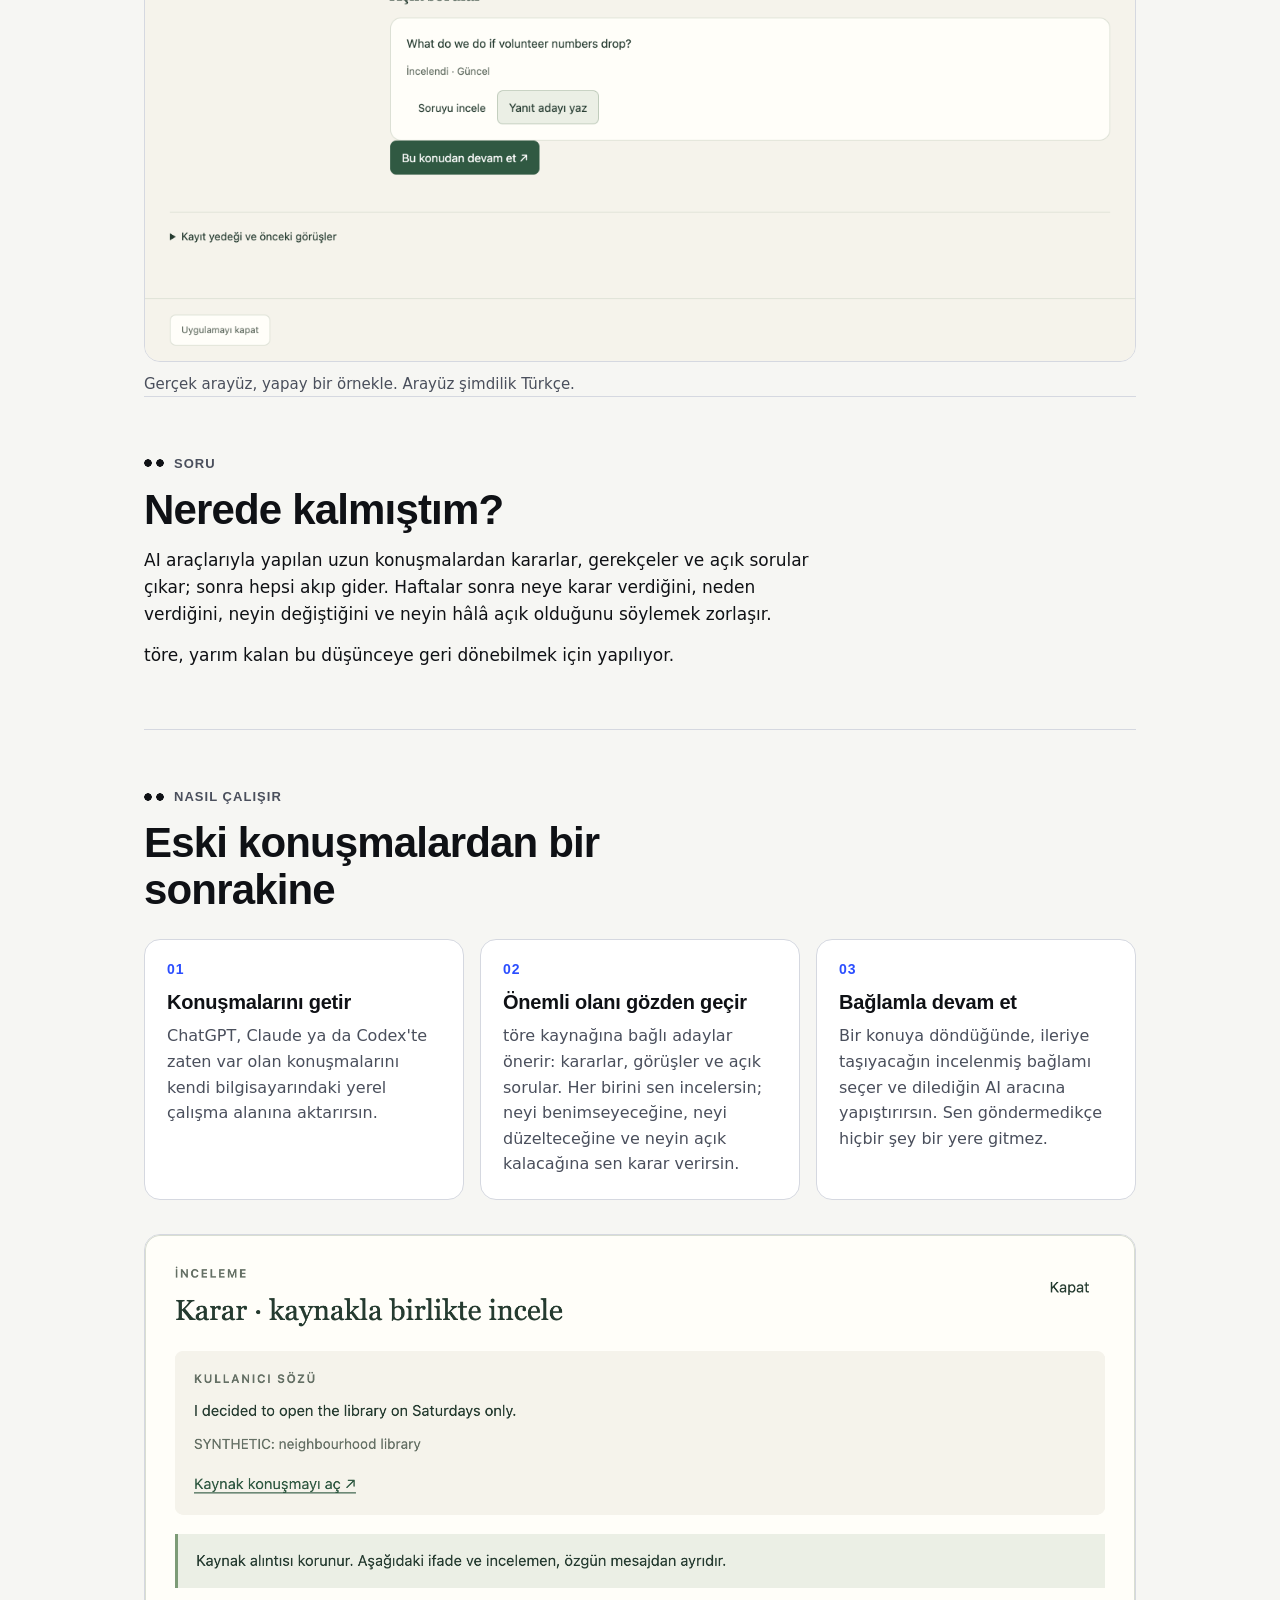
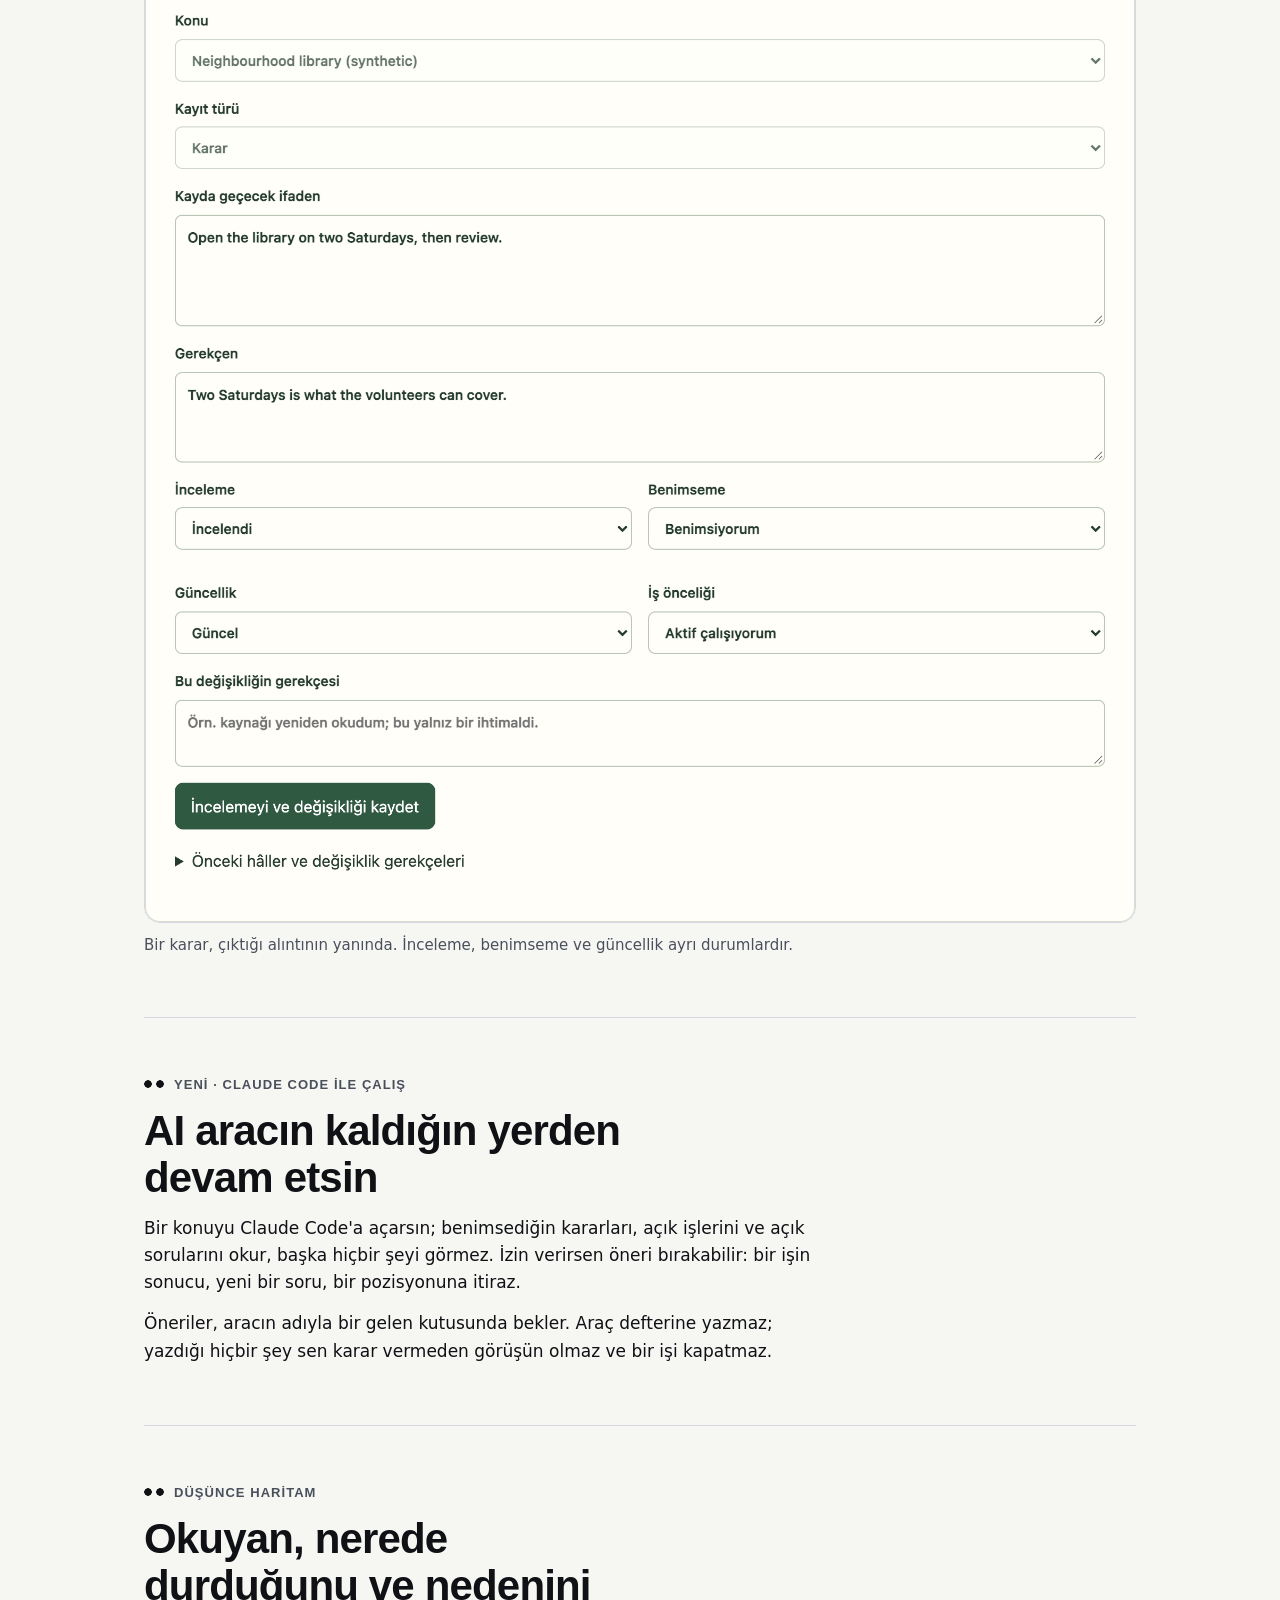
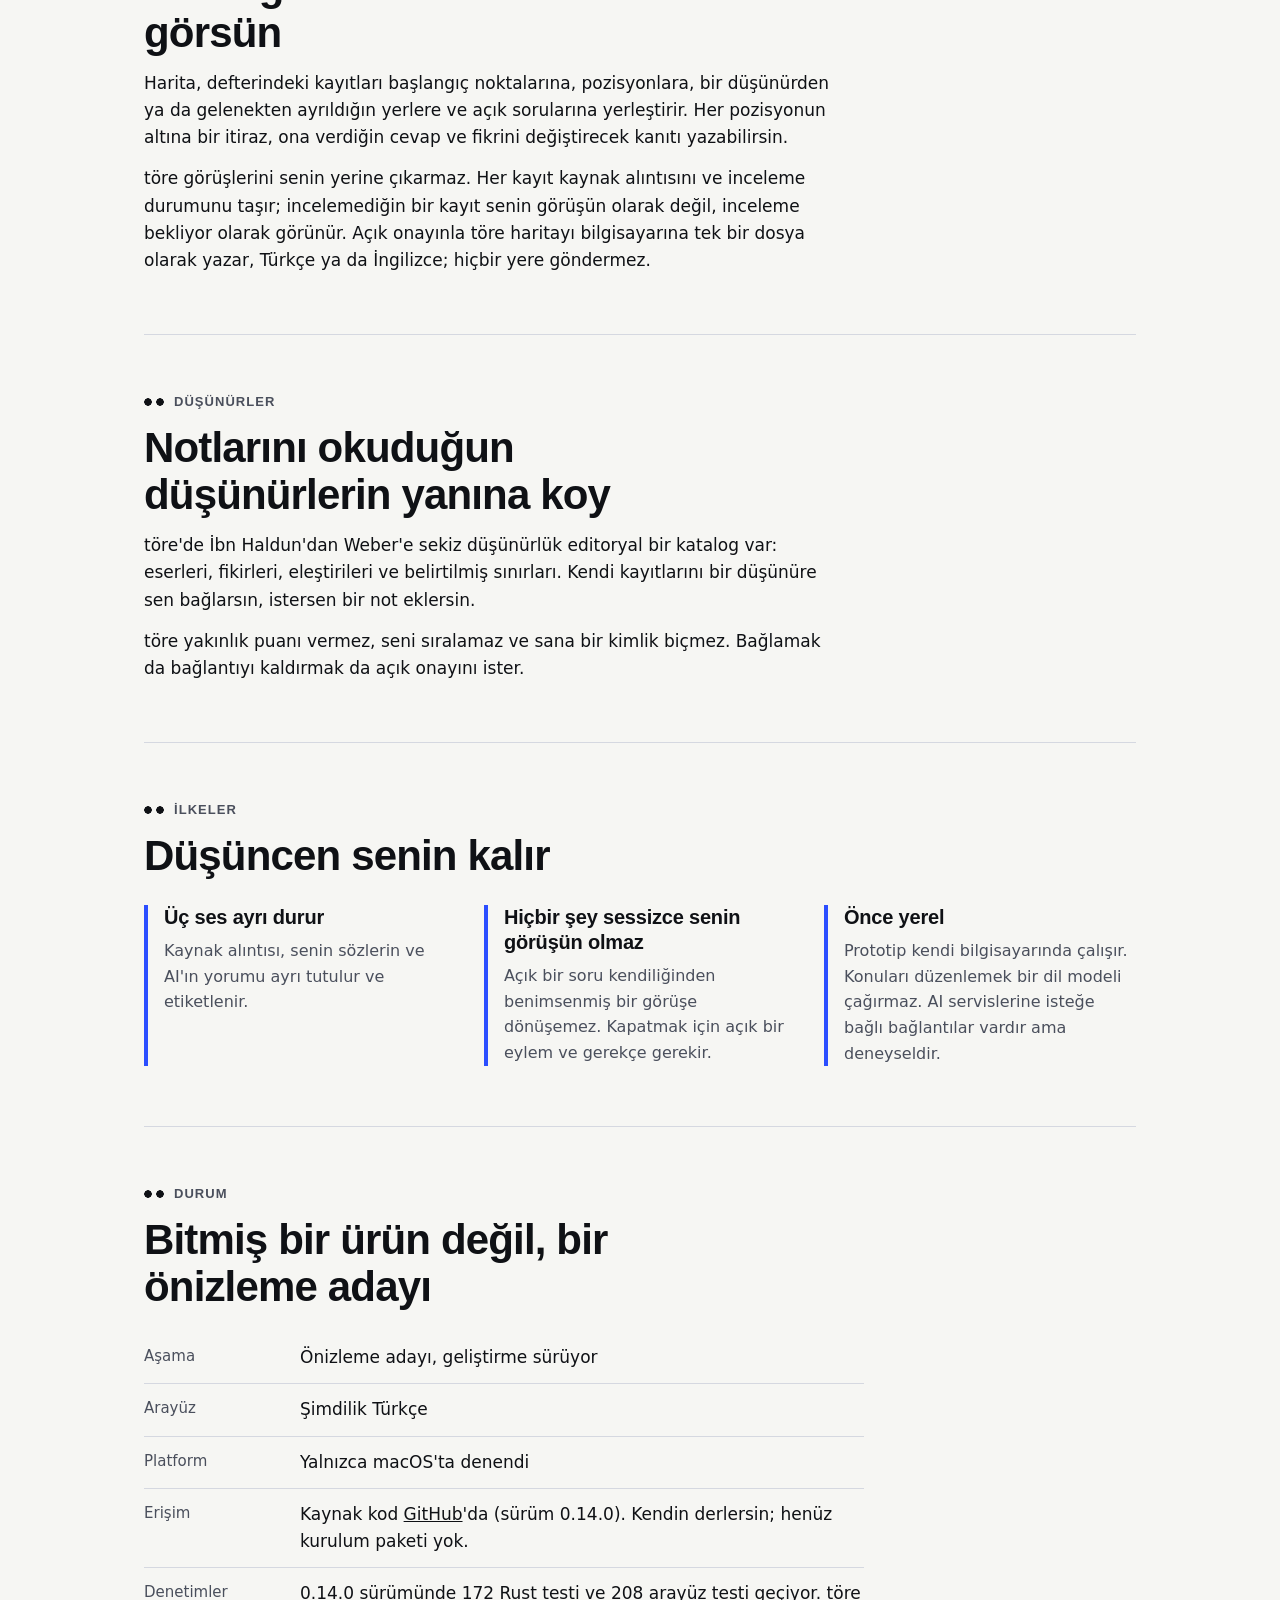
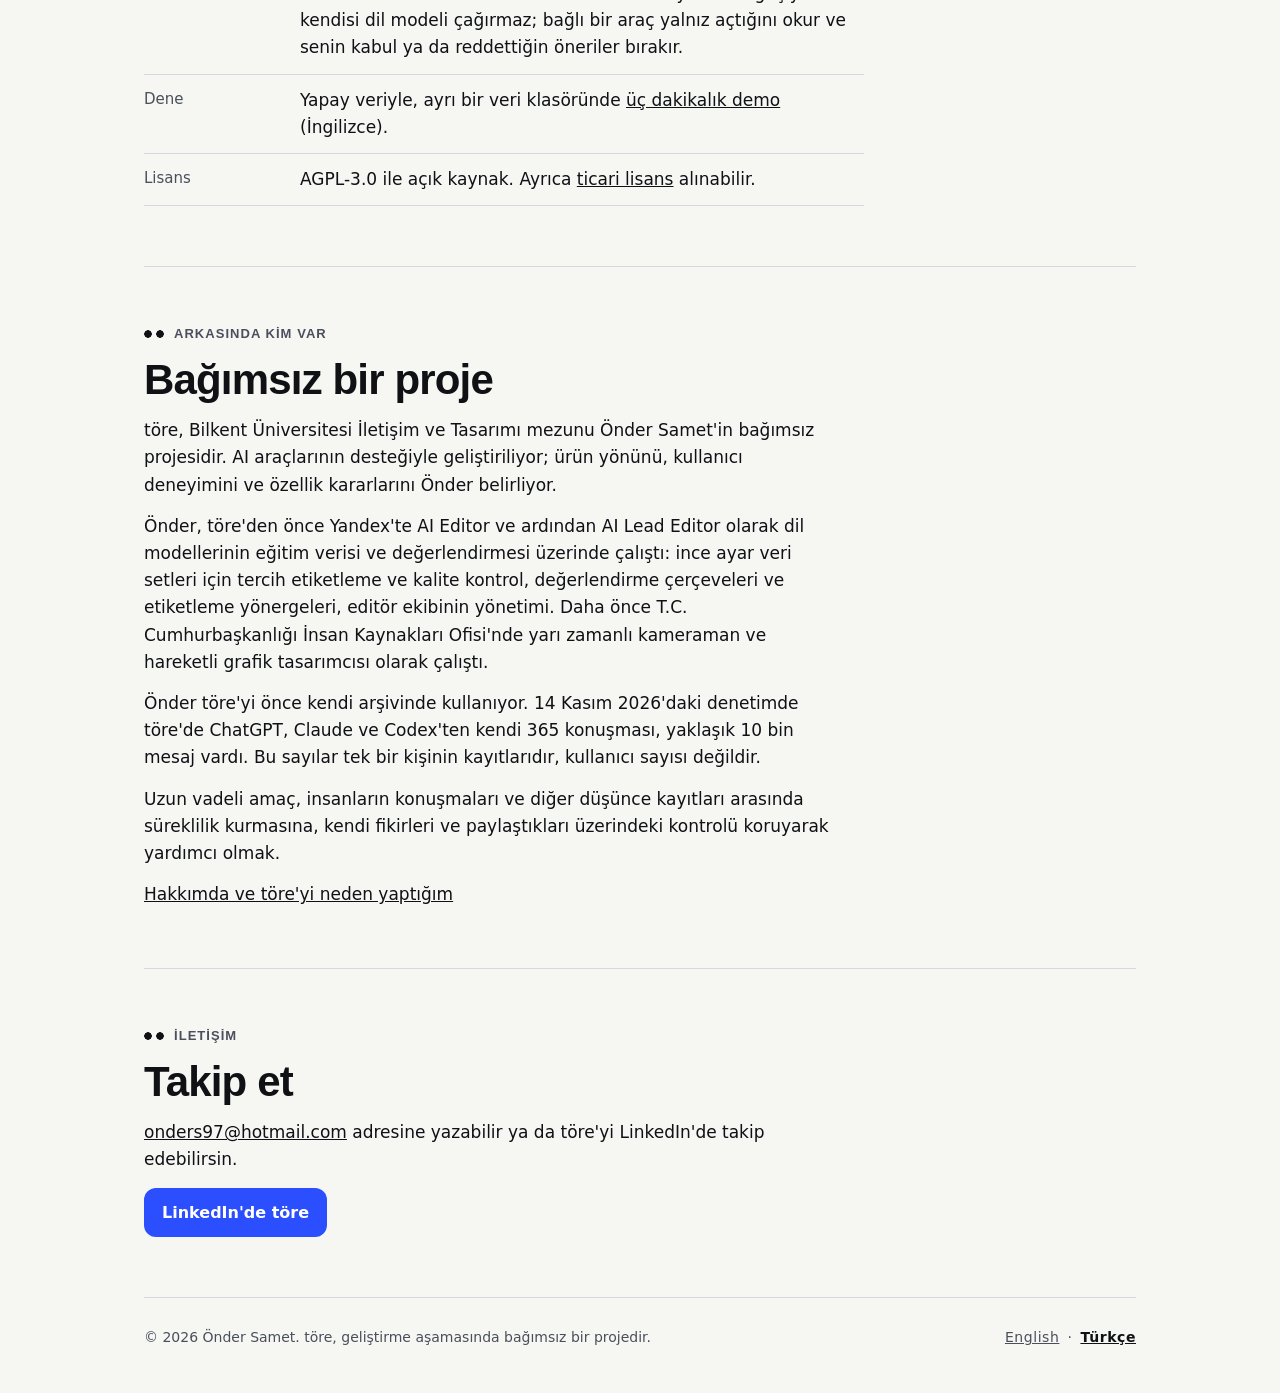
==== commit 67651aea: "Update the site to 0.14.0: work with Claude Code" ====
--- a/tr/index.html
+++ b/tr/index.html
@@ -28,7 +28,7 @@
     <nav class="nav" aria-label="Ana menü">
       <span class="sections">
         <a href="#how">Nasıl çalışır</a>
-        <a href="#map">Yeni</a>
+        <a href="#work">Yeni</a>
         <a href="#principles">İlkeler</a>
         <a href="#status">Durum</a>
       </span>
@@ -83,8 +83,15 @@
       <figure class="shot"><img src="../shots/record.png" alt="Kaynak alıntısı ve inceleme durumlarıyla birlikte gösterilen bir karar kaydı" loading="lazy"><figcaption>Bir karar, çıktığı alıntının yanında. İnceleme, benimseme ve güncellik ayrı durumlardır.</figcaption></figure>
     </section>
 
+    <section id="work">
+      <p class="label">Yeni · Claude Code ile çalış</p>
+      <h2>AI aracın kaldığın yerden devam etsin</h2>
+      <p>Bir konuyu Claude Code'a açarsın; benimsediğin kararları, açık işlerini ve açık sorularını okur, başka hiçbir şeyi görmez. İzin verirsen öneri bırakabilir: bir işin sonucu, yeni bir soru, bir pozisyonuna itiraz.</p>
+      <p>Öneriler, aracın adıyla bir gelen kutusunda bekler. Araç defterine yazmaz; yazdığı hiçbir şey sen karar vermeden görüşün olmaz ve bir işi kapatmaz.</p>
+    </section>
+
     <section id="map">
-      <p class="label">Yeni · Düşünce haritam</p>
+      <p class="label">Düşünce haritam</p>
       <h2>Okuyan, nerede durduğunu ve nedenini görsün</h2>
       <p>Harita, defterindeki kayıtları başlangıç noktalarına, pozisyonlara, bir düşünürden ya da gelenekten ayrıldığın yerlere ve açık sorularına yerleştirir. Her pozisyonun altına bir itiraz, ona verdiğin cevap ve fikrini değiştirecek kanıtı yazabilirsin.</p>
       <p>töre görüşlerini senin yerine çıkarmaz. Her kayıt kaynak alıntısını ve inceleme durumunu taşır; incelemediğin bir kayıt senin görüşün olarak değil, inceleme bekliyor olarak görünür. Açık onayınla töre haritayı bilgisayarına tek bir dosya olarak yazar, Türkçe ya da İngilizce; hiçbir yere göndermez.</p>
@@ -123,8 +130,8 @@
         <div><dt>Aşama</dt><dd>Önizleme adayı, geliştirme sürüyor</dd></div>
         <div><dt>Arayüz</dt><dd>Şimdilik Türkçe</dd></div>
         <div><dt>Platform</dt><dd>Yalnızca macOS'ta denendi</dd></div>
-        <div><dt>Erişim</dt><dd>Kaynak kod <a href="https://github.com/ondersamet97/tore" rel="noopener">GitHub</a>'da (sürüm 0.13.0). Kendin derlersin; henüz kurulum paketi yok.</dd></div>
-        <div><dt>Denetimler</dt><dd>0.13.0 sürümünde 165 Rust testi ve 174 arayüz testi geçiyor. Konuları düzenlemek, düşünür bağlamak ve haritayı kurmak dil modeli çağırmaz.</dd></div>
+        <div><dt>Erişim</dt><dd>Kaynak kod <a href="https://github.com/ondersamet97/tore" rel="noopener">GitHub</a>'da (sürüm 0.14.0). Kendin derlersin; henüz kurulum paketi yok.</dd></div>
+        <div><dt>Denetimler</dt><dd>0.14.0 sürümünde 172 Rust testi ve 208 arayüz testi geçiyor. töre kendisi dil modeli çağırmaz; bağlı bir araç yalnız açtığını okur ve senin kabul ya da reddettiğin öneriler bırakır.</dd></div>
         <div><dt>Dene</dt><dd>Yapay veriyle, ayrı bir veri klasöründe <a href="https://github.com/ondersamet97/tore/blob/main/docs/PREVIEW-DEMO.md" rel="noopener">üç dakikalık demo</a> (İngilizce).</dd></div>
         <div><dt>Lisans</dt><dd>AGPL-3.0 ile açık kaynak. Ayrıca <a href="https://github.com/ondersamet97/tore/blob/main/COMMERCIAL-LICENSE.md" rel="noopener">ticari lisans</a> alınabilir.</dd></div>
       </dl>
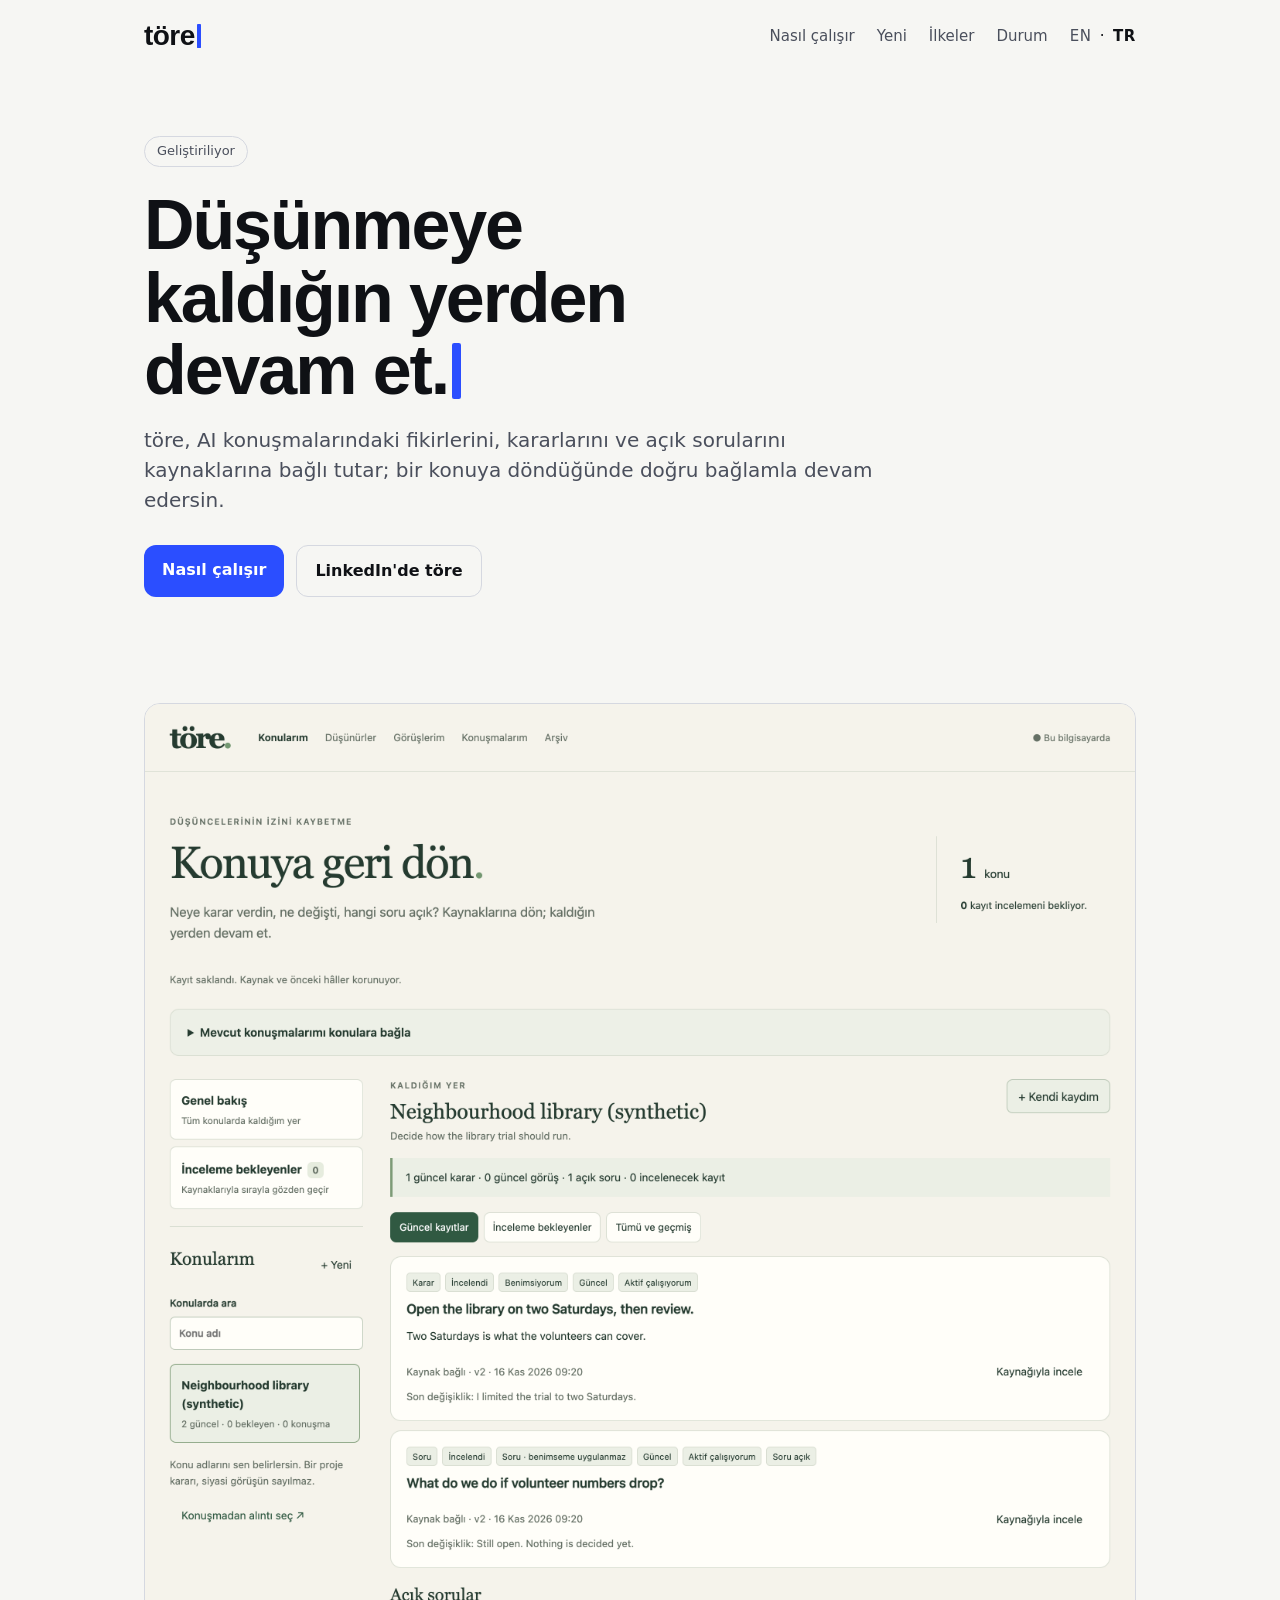
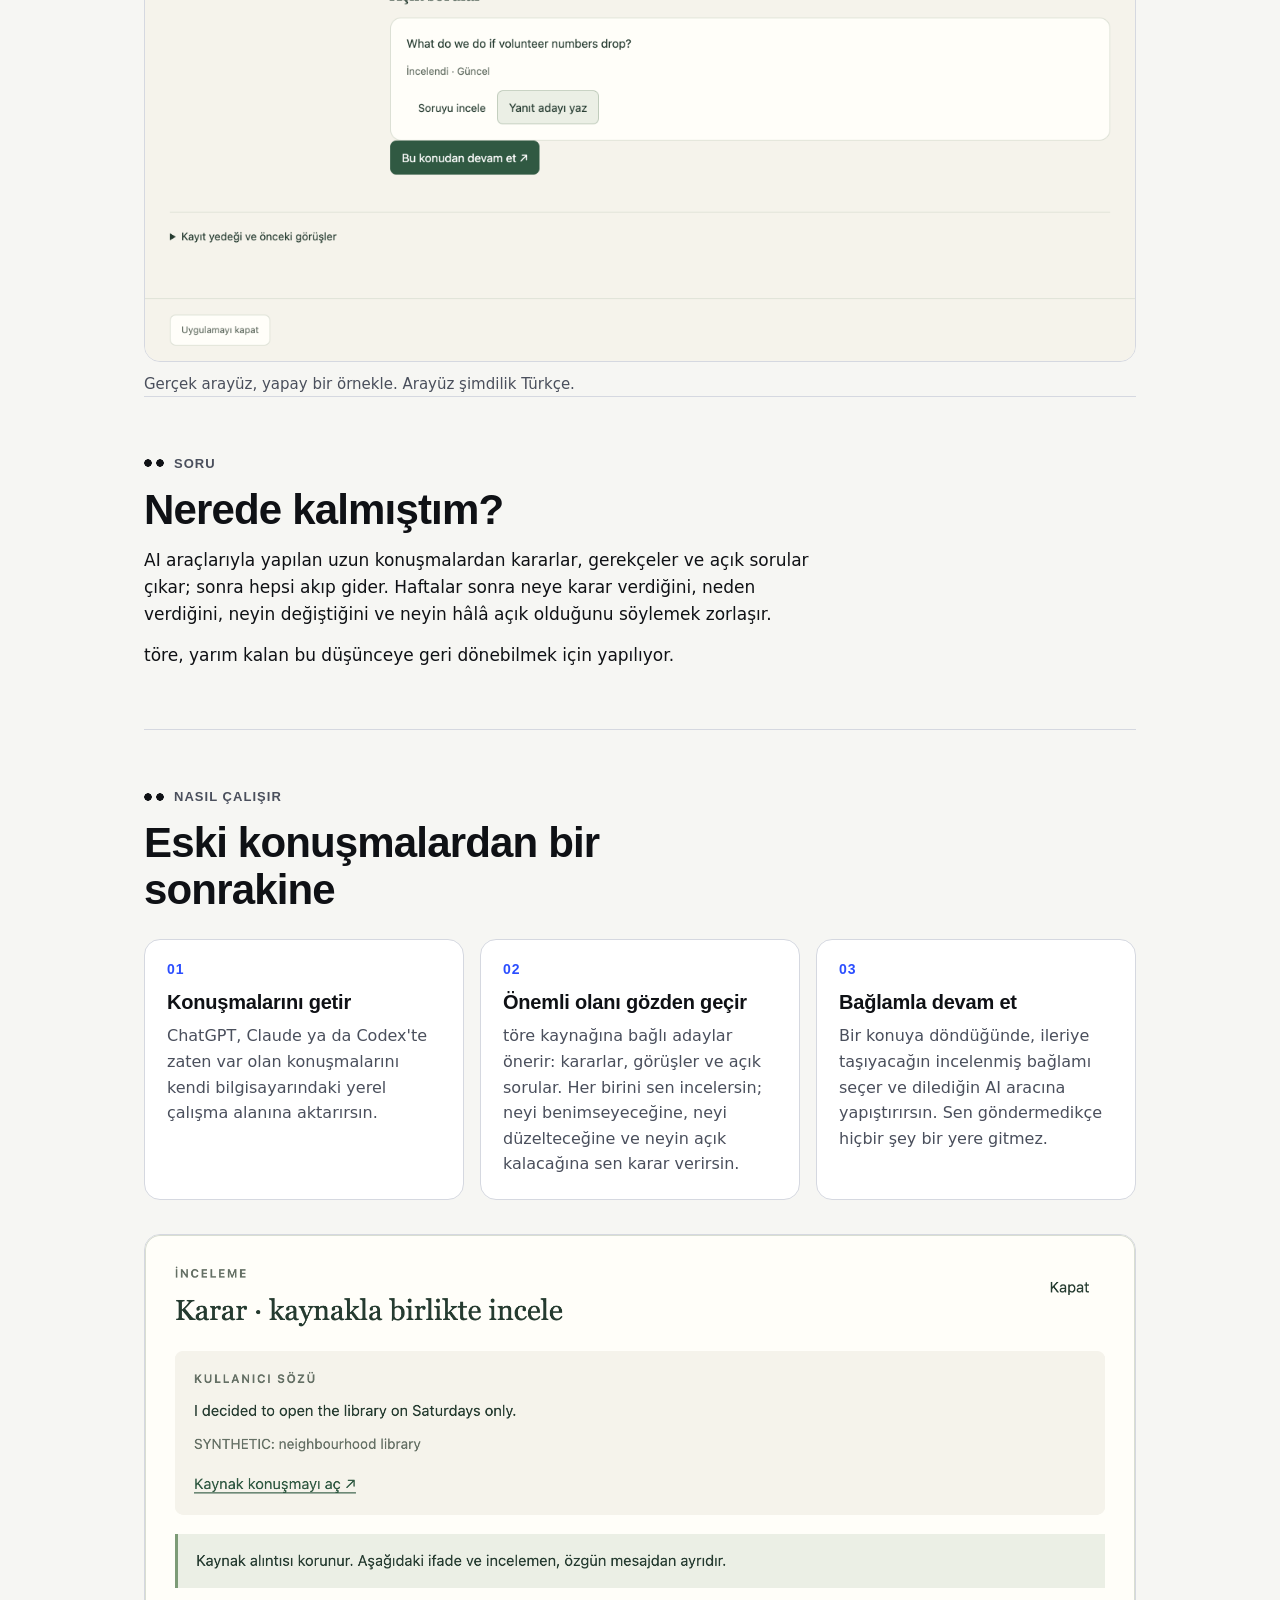
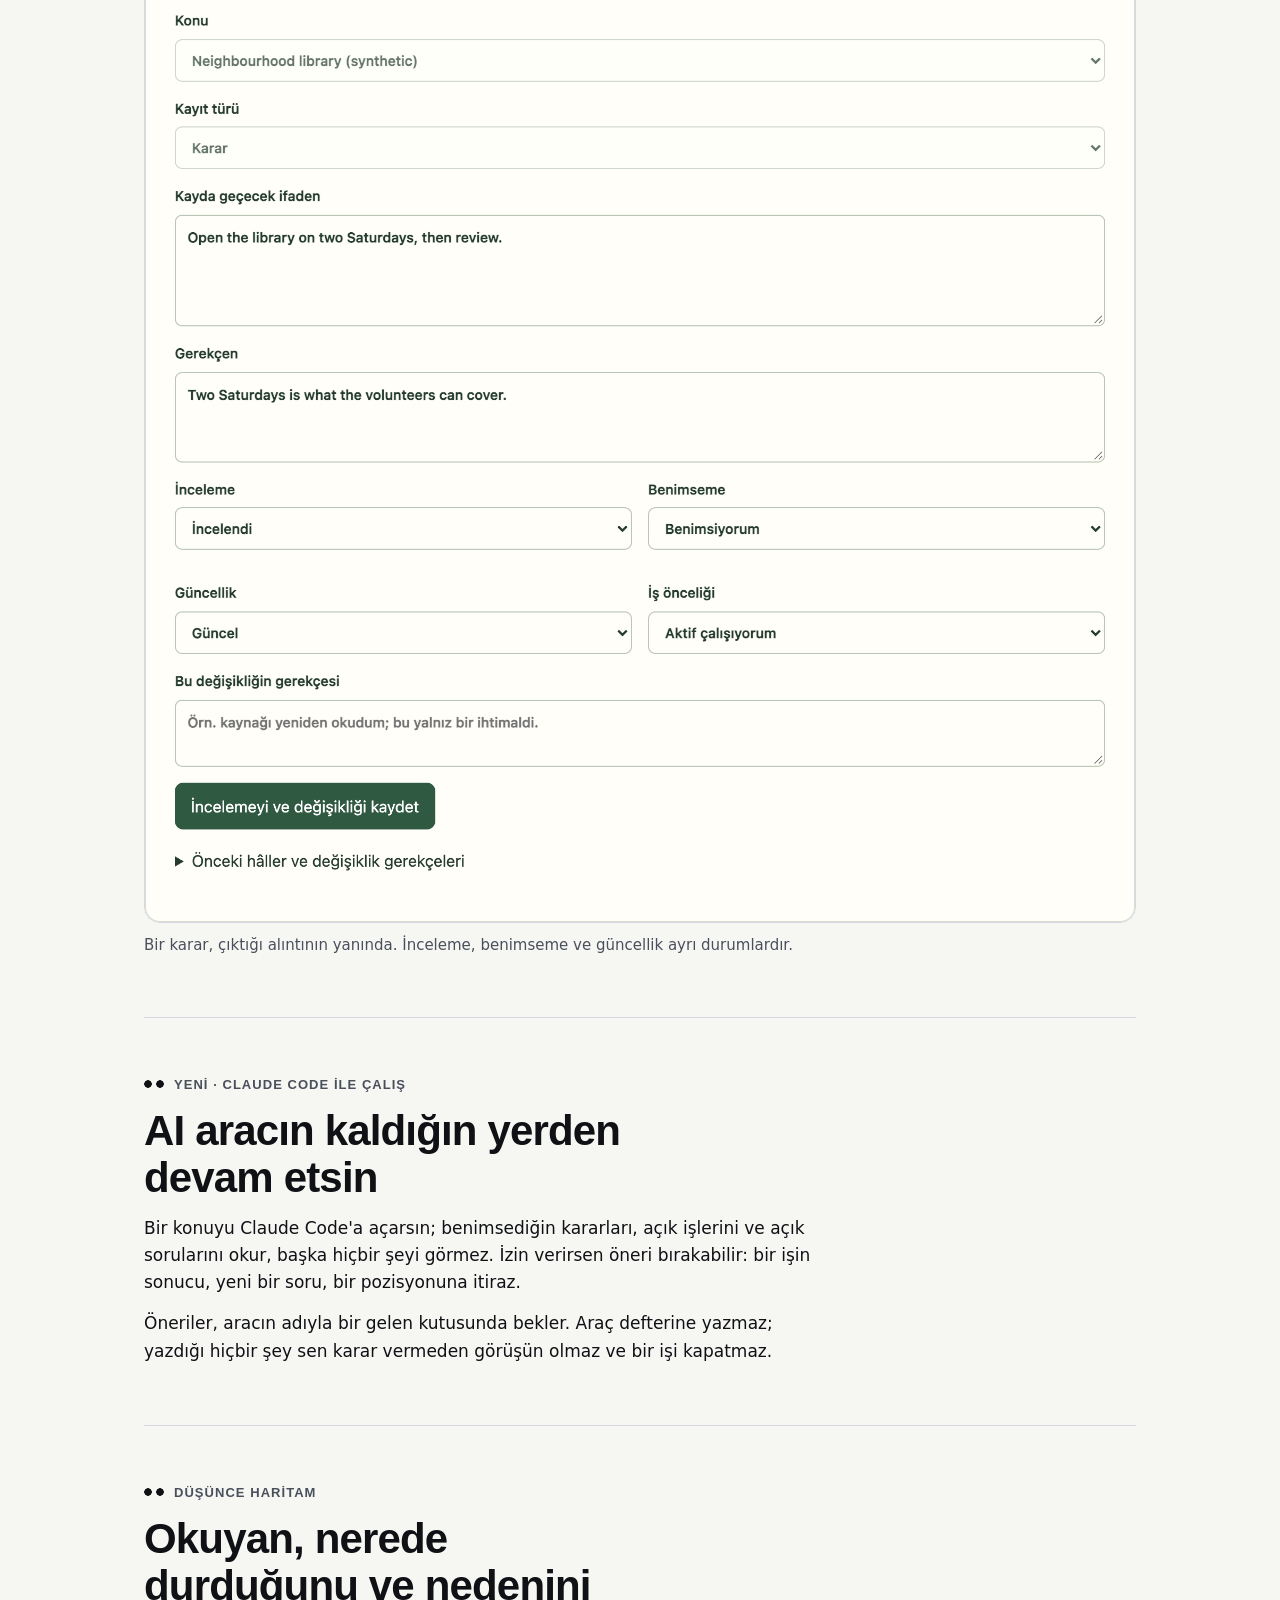
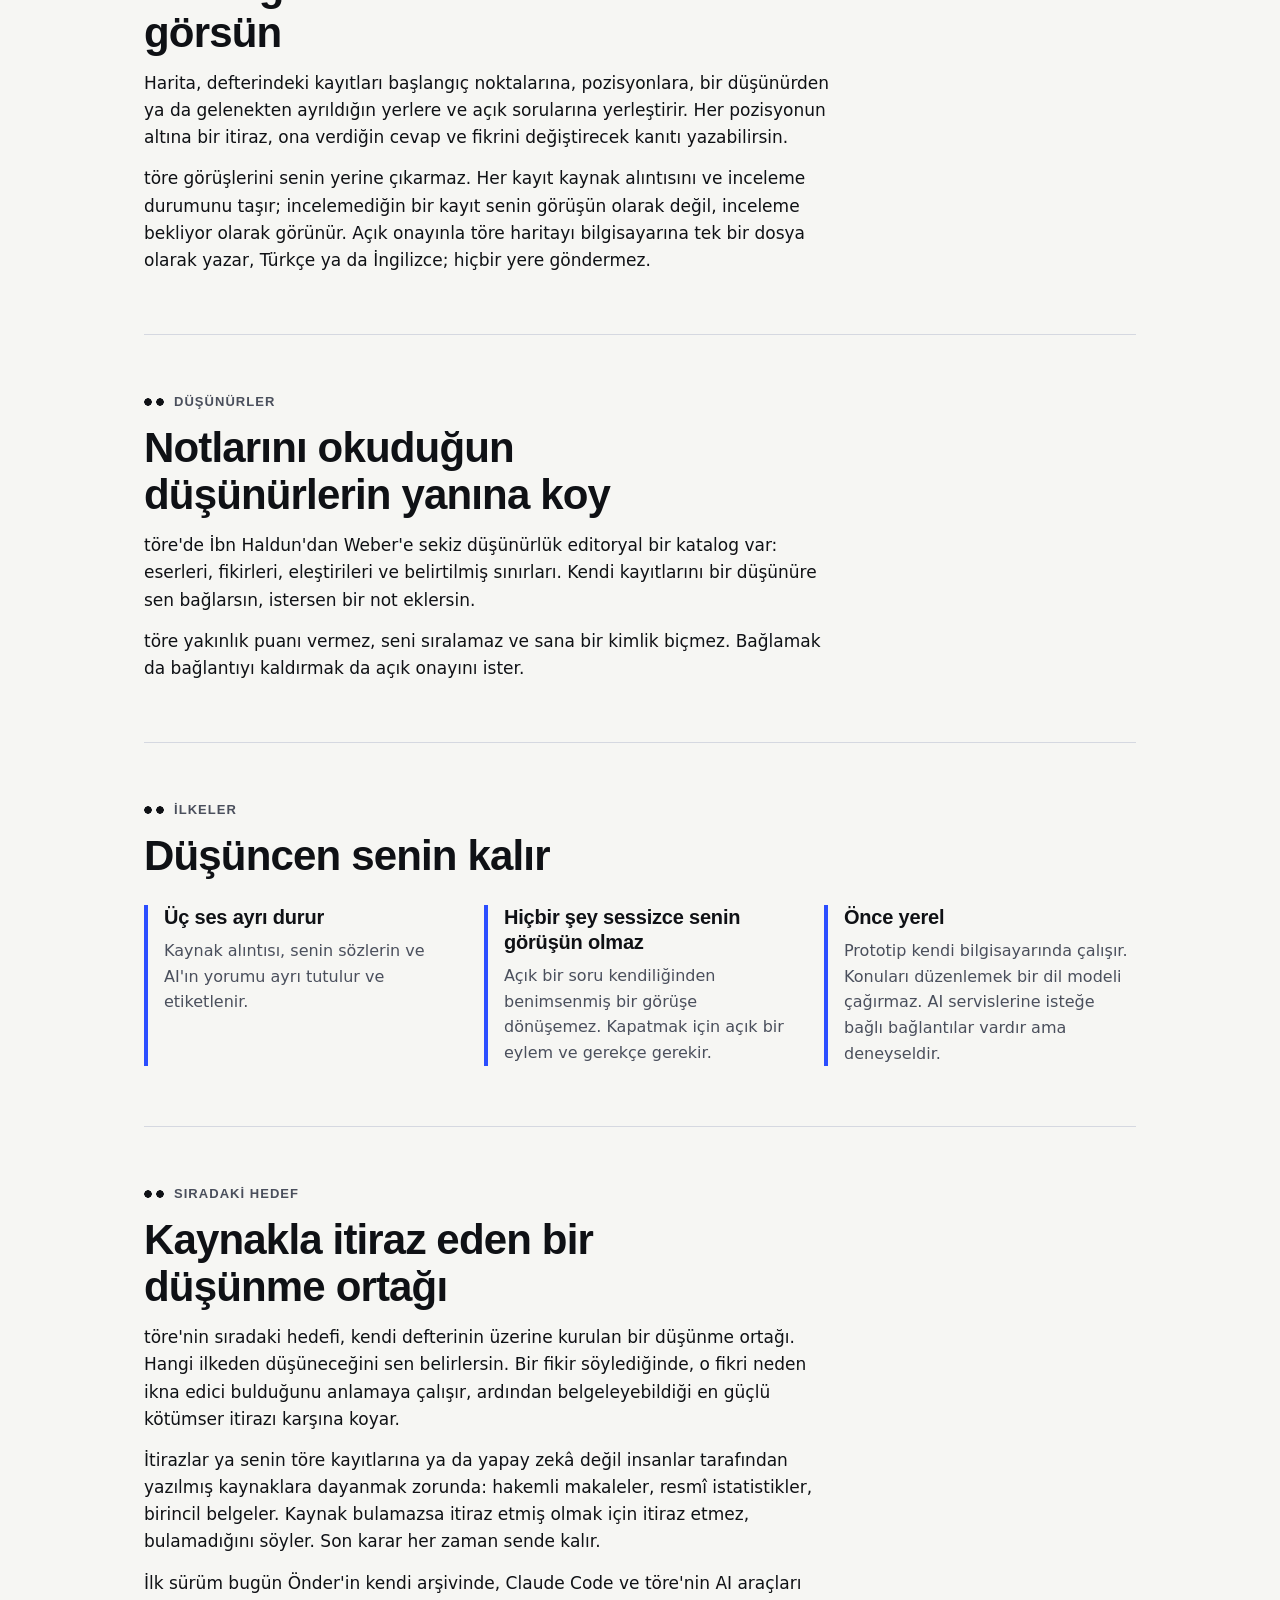
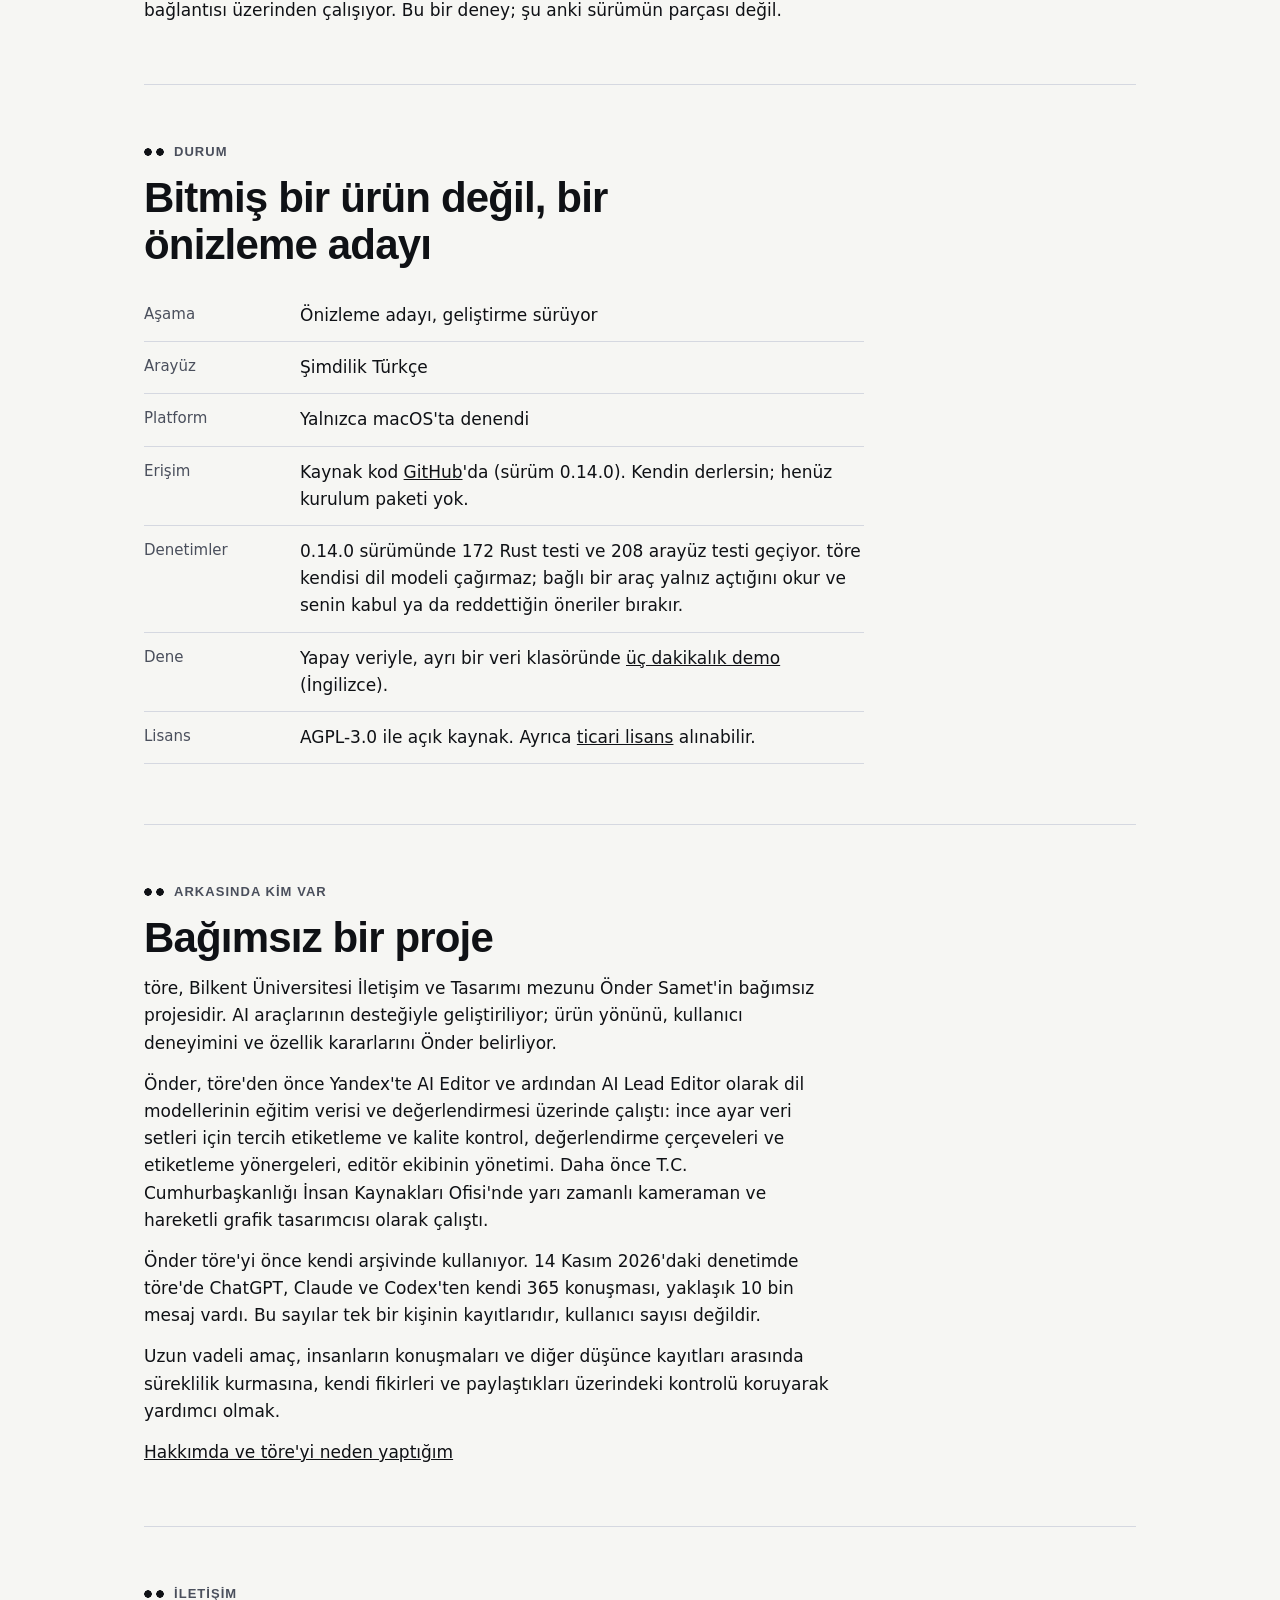
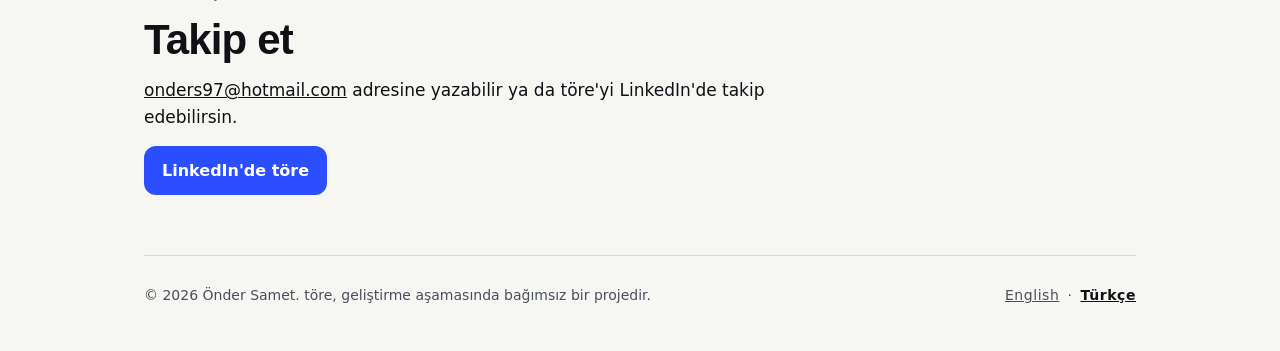
==== commit 6ed7d9f2: "Add next goal: a thinking partner that argues back with sources Co-Authored-By: Claude Opus 5.5 <nor" ====
--- a/tr/index.html
+++ b/tr/index.html
@@ -123,6 +123,14 @@
       </ul>
     </section>
 
+    <section id="next">
+      <p class="label">Sıradaki hedef</p>
+      <h2>Kaynakla itiraz eden bir düşünme ortağı</h2>
+      <p>töre'nin sıradaki hedefi, kendi defterinin üzerine kurulan bir düşünme ortağı. Hangi ilkeden düşüneceğini sen belirlersin. Bir fikir söylediğinde, o fikri neden ikna edici bulduğunu anlamaya çalışır, ardından belgeleyebildiği en güçlü kötümser itirazı karşına koyar.</p>
+      <p>İtirazlar ya senin töre kayıtlarına ya da yapay zekâ değil insanlar tarafından yazılmış kaynaklara dayanmak zorunda: hakemli makaleler, resmî istatistikler, birincil belgeler. Kaynak bulamazsa itiraz etmiş olmak için itiraz etmez, bulamadığını söyler. Son karar her zaman sende kalır.</p>
+      <p>İlk sürüm bugün Önder'in kendi arşivinde, Claude Code ve töre'nin AI araçları bağlantısı üzerinden çalışıyor. Bu bir deney; şu anki sürümün parçası değil.</p>
+    </section>
+
     <section id="status">
       <p class="label">Durum</p>
       <h2>Bitmiş bir ürün değil, bir önizleme adayı</h2>
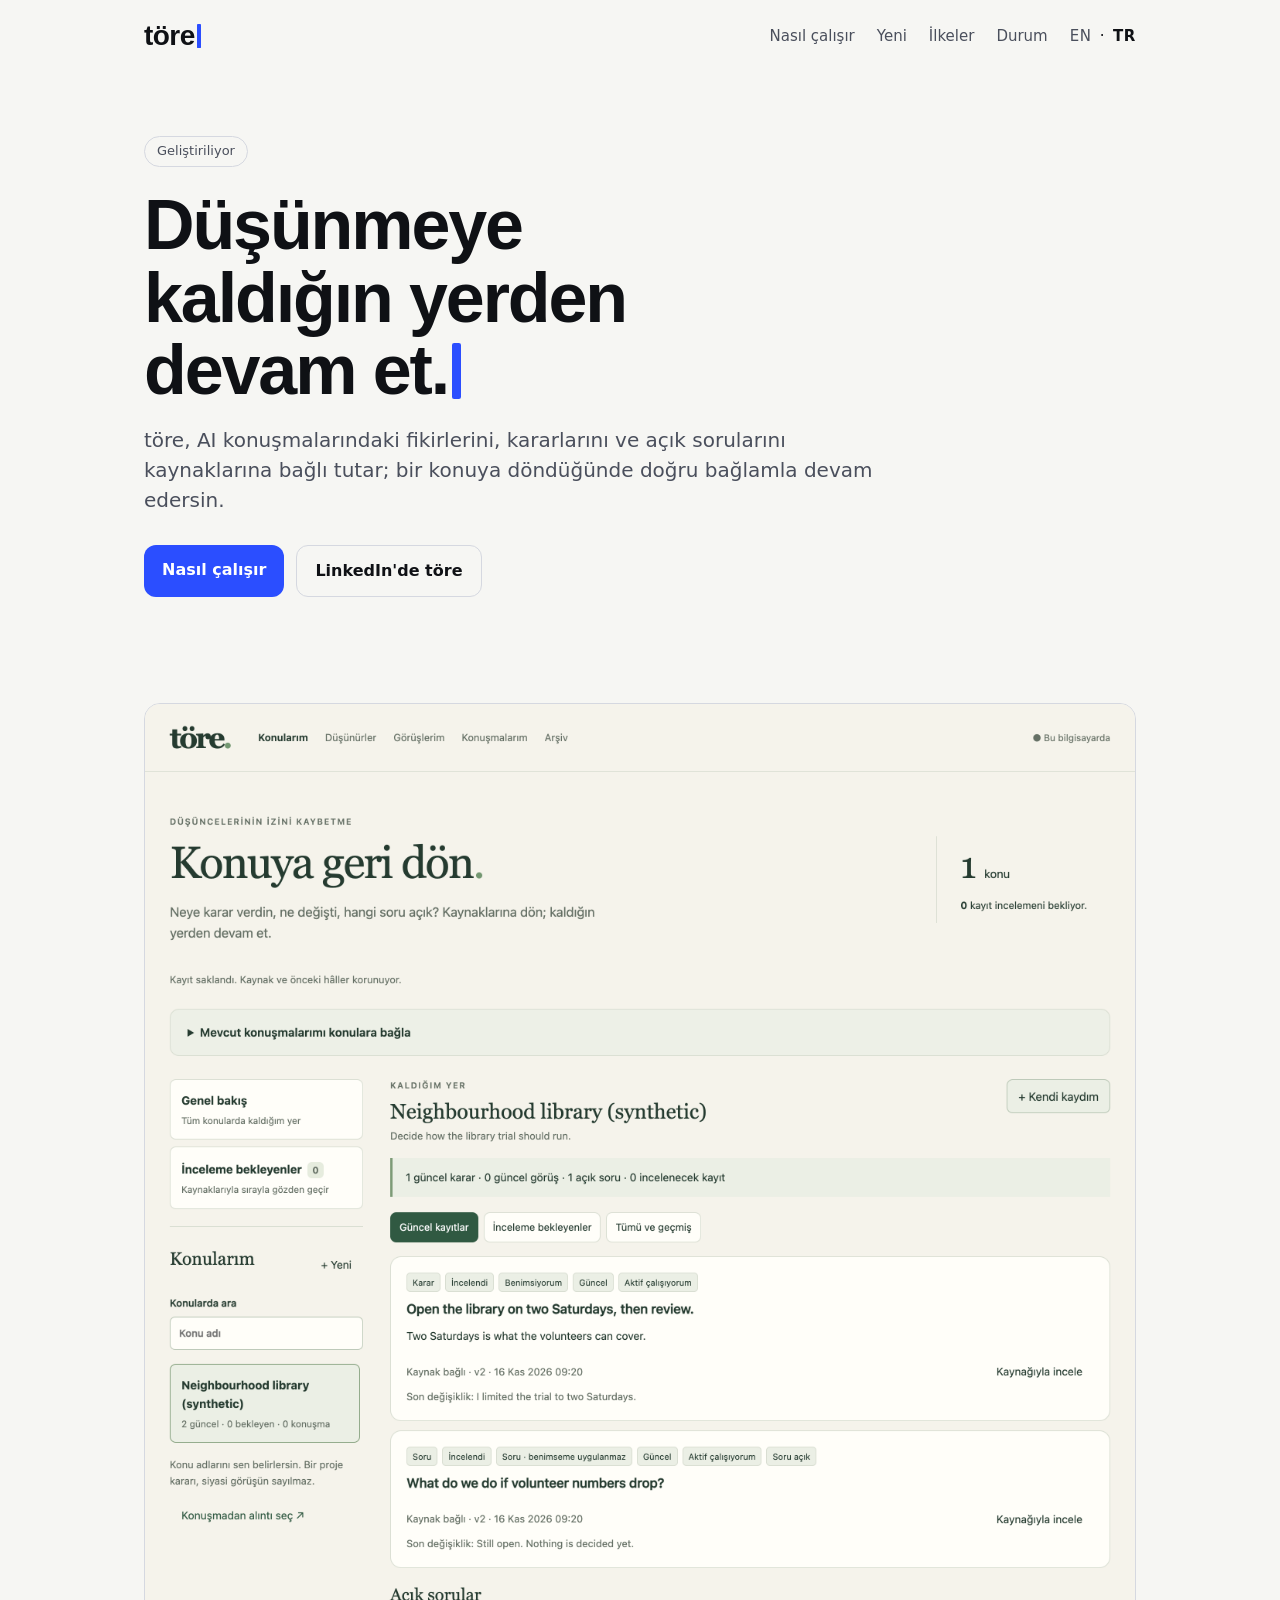
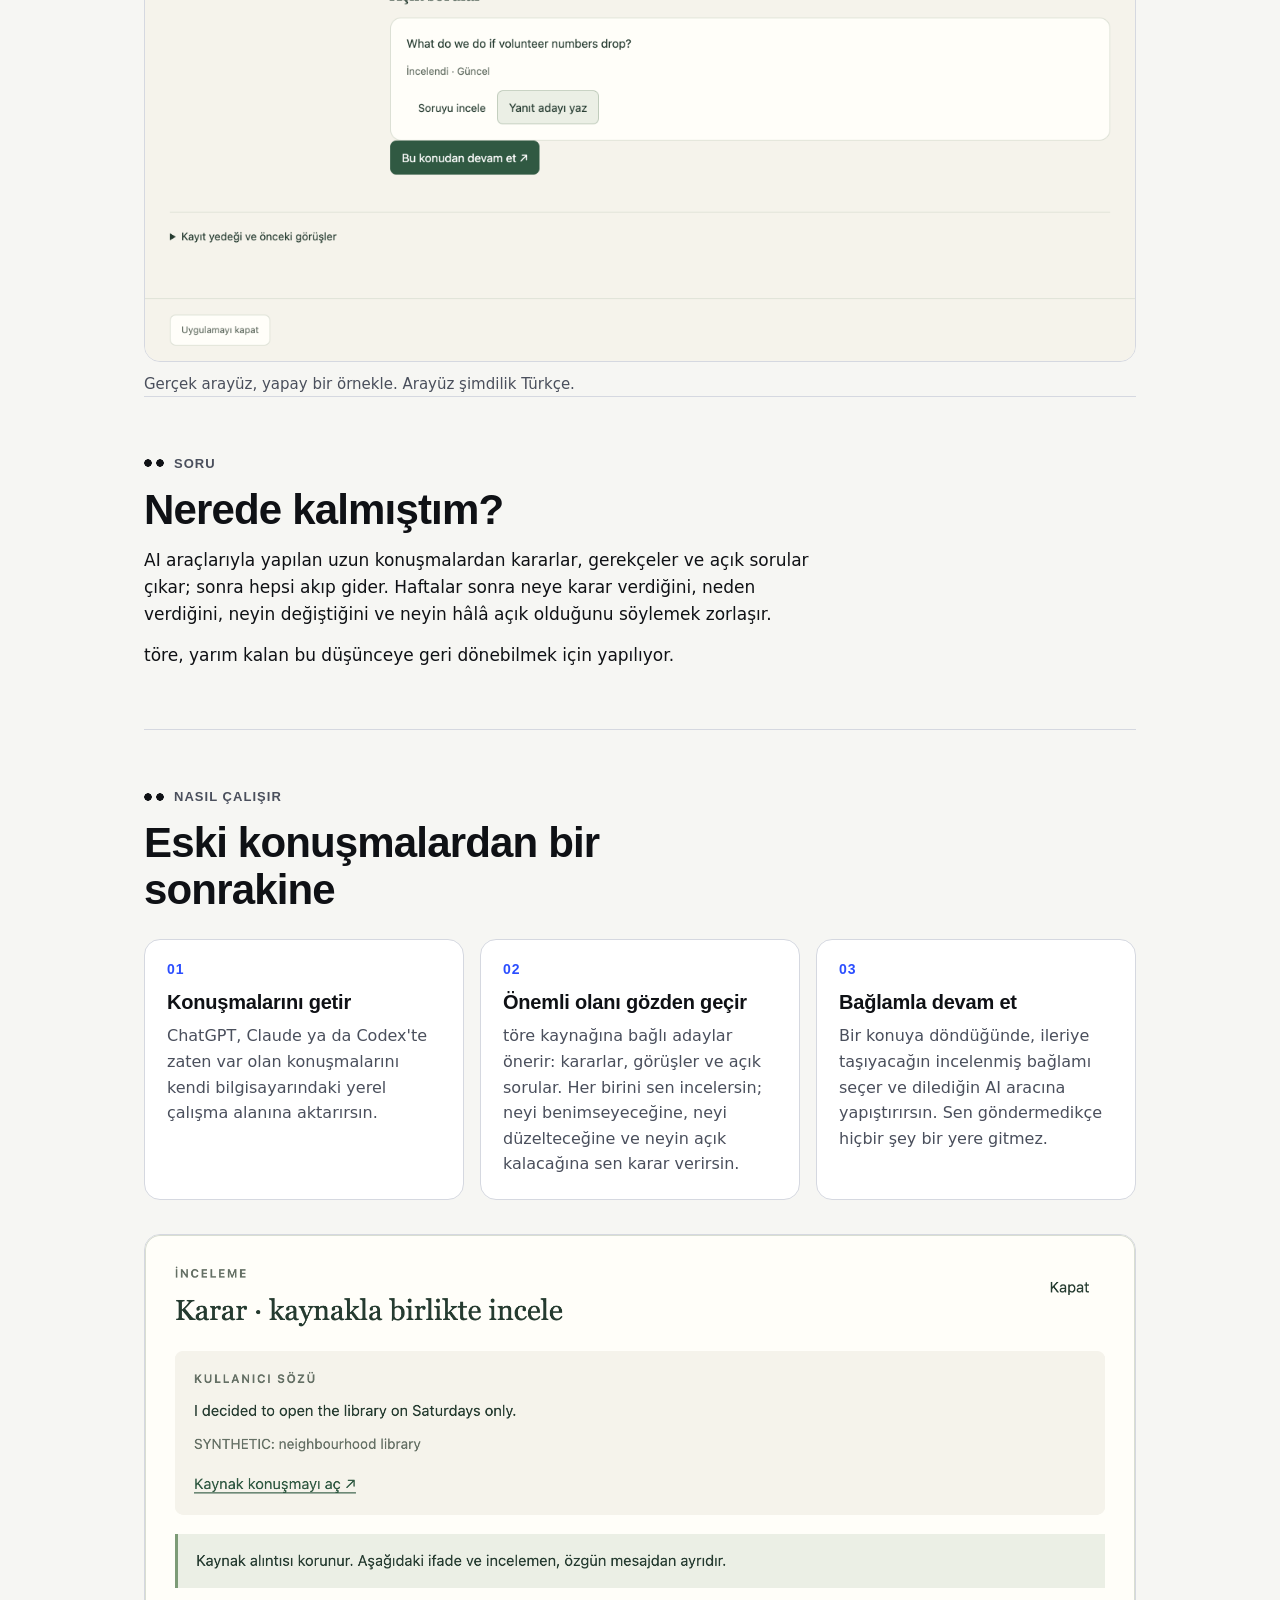
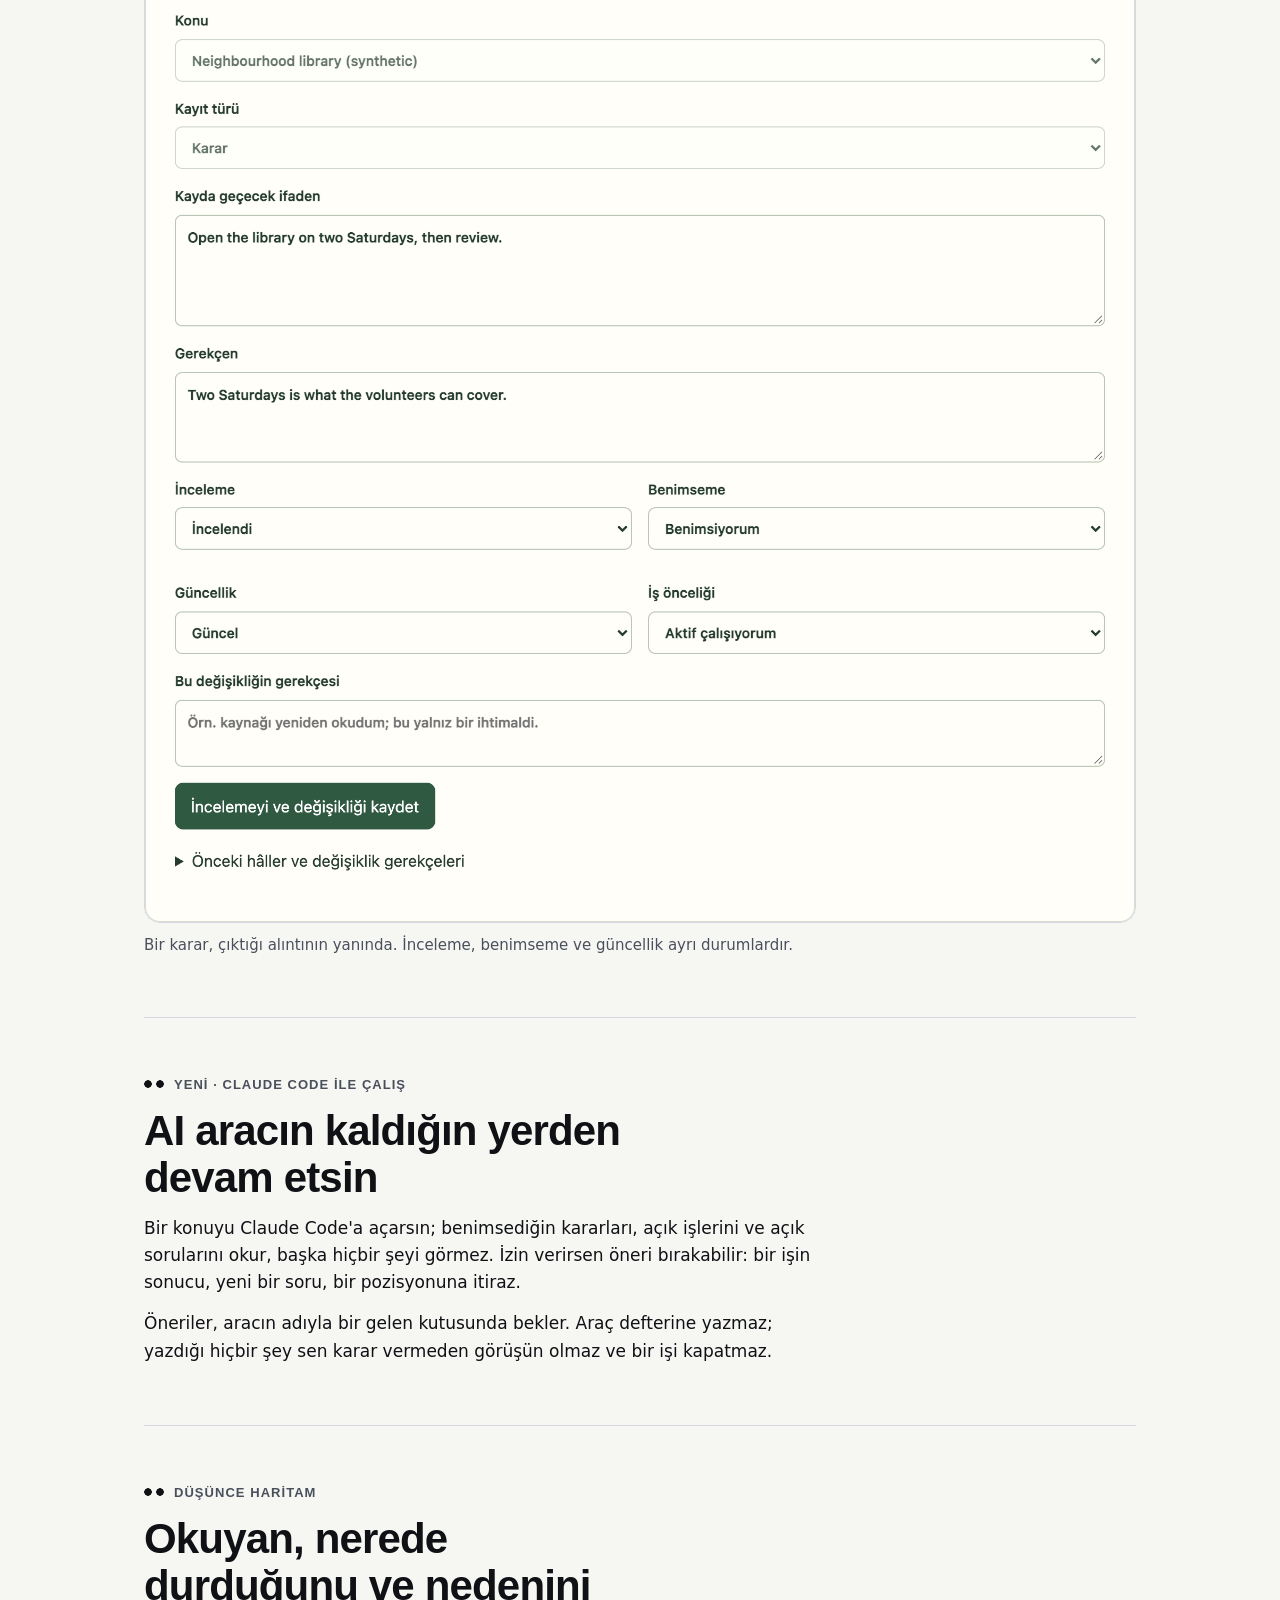
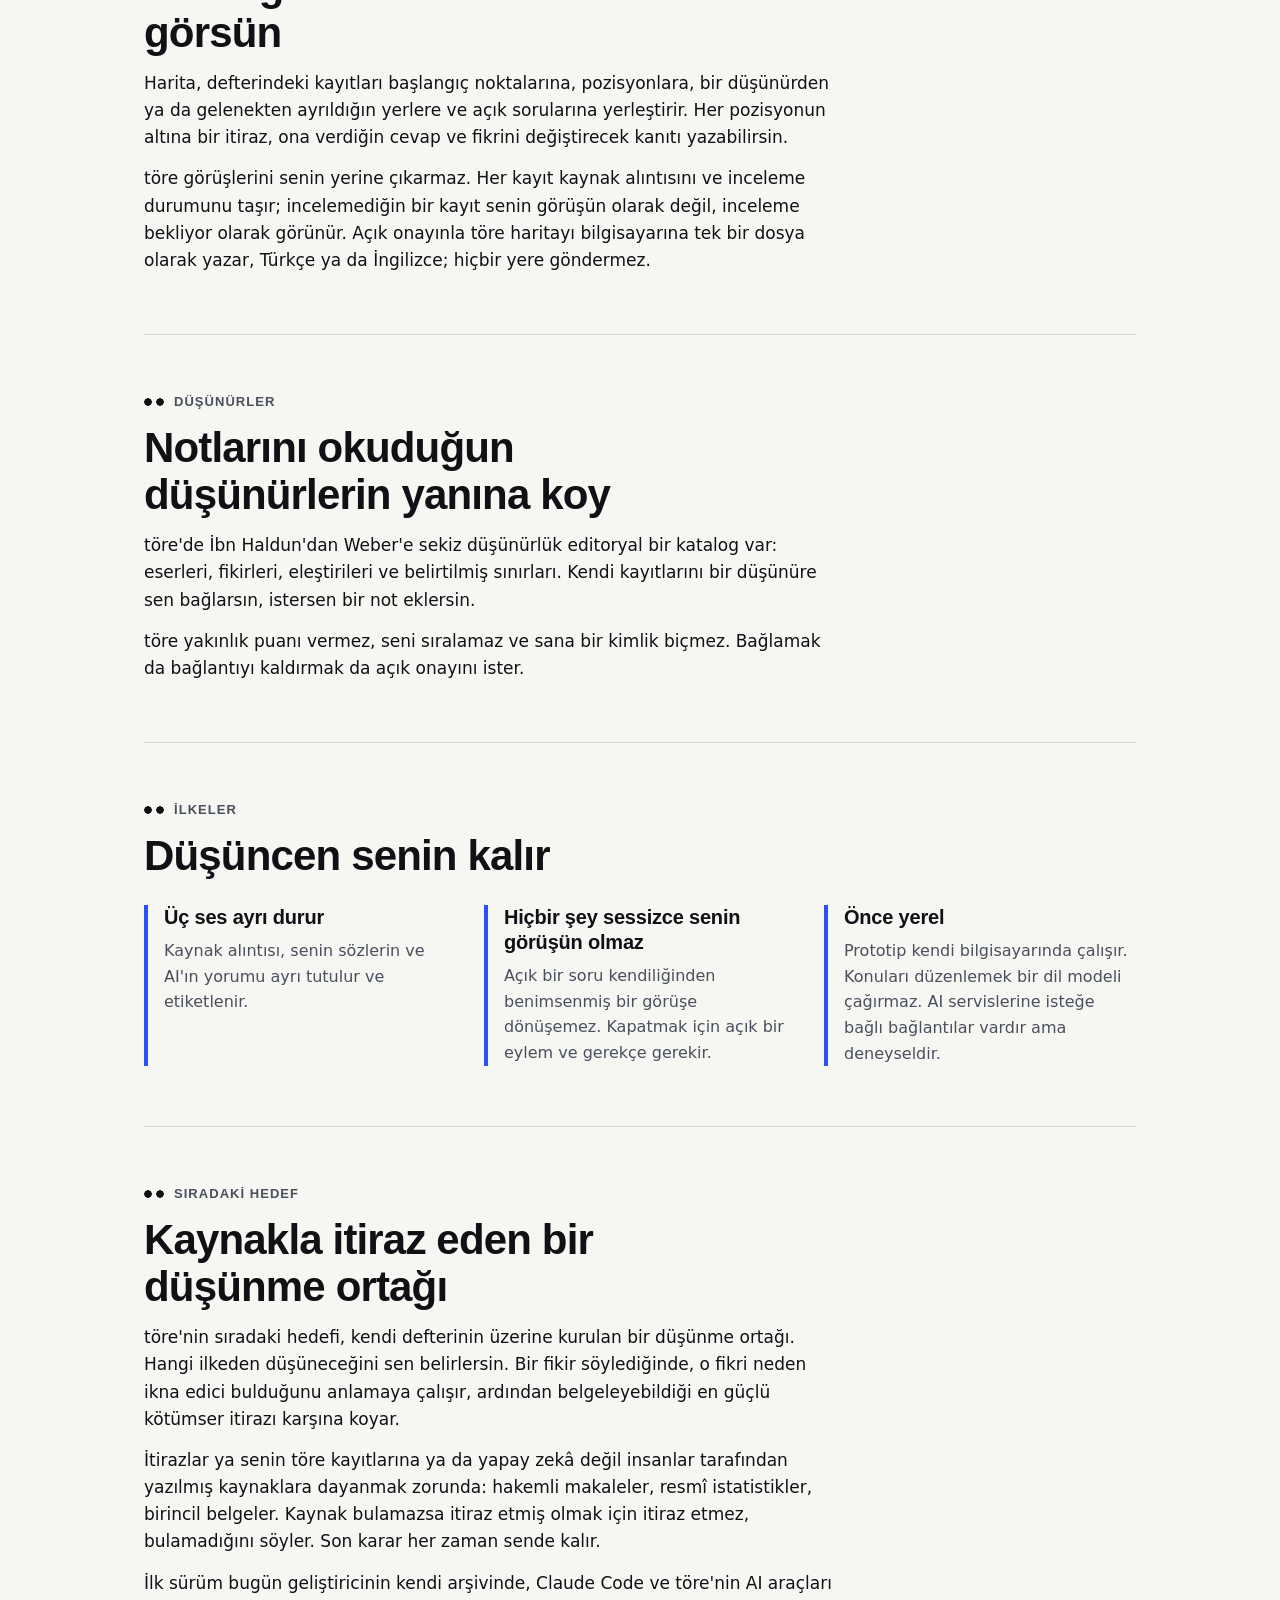
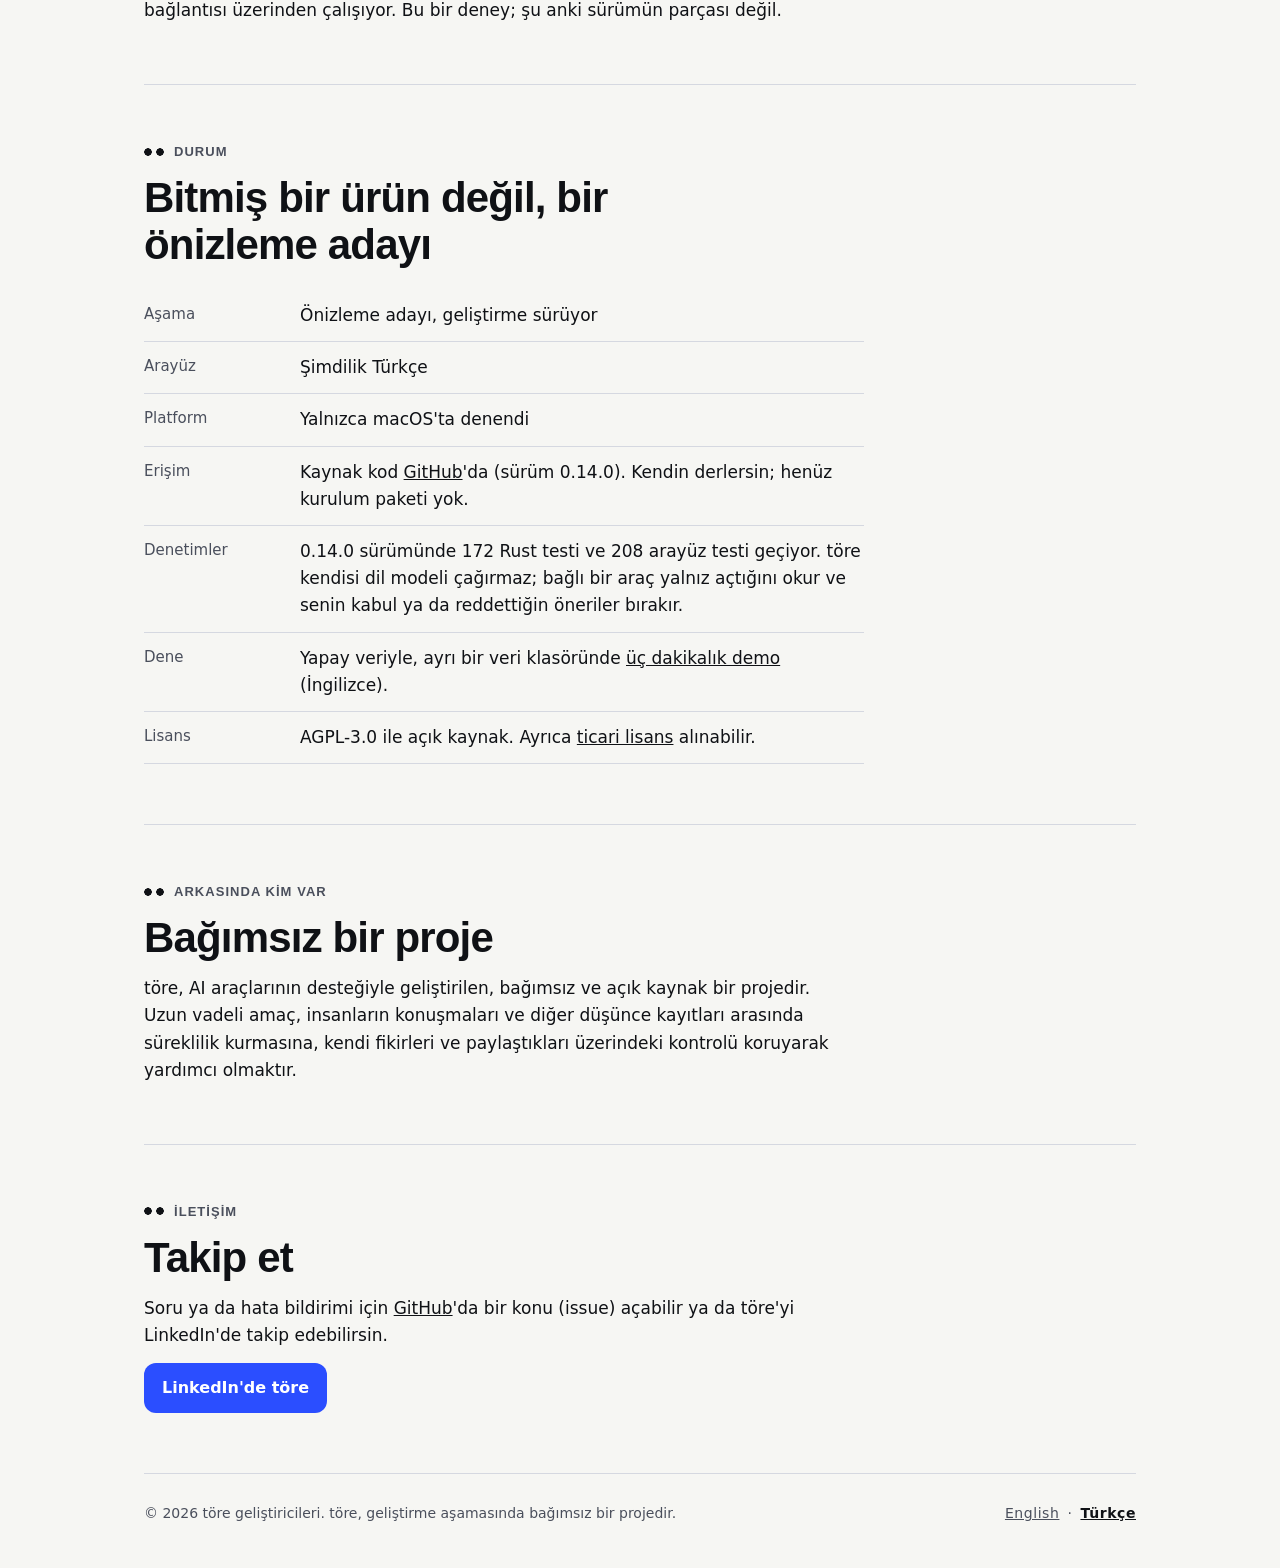
==== commit 07c4ffd9: "Remove the maintainer's name, email and work history from the site Co-Authored-By: Claude Opus 5.5 <" ====
--- a/tr/index.html
+++ b/tr/index.html
@@ -128,7 +128,7 @@
       <h2>Kaynakla itiraz eden bir düşünme ortağı</h2>
       <p>töre'nin sıradaki hedefi, kendi defterinin üzerine kurulan bir düşünme ortağı. Hangi ilkeden düşüneceğini sen belirlersin. Bir fikir söylediğinde, o fikri neden ikna edici bulduğunu anlamaya çalışır, ardından belgeleyebildiği en güçlü kötümser itirazı karşına koyar.</p>
       <p>İtirazlar ya senin töre kayıtlarına ya da yapay zekâ değil insanlar tarafından yazılmış kaynaklara dayanmak zorunda: hakemli makaleler, resmî istatistikler, birincil belgeler. Kaynak bulamazsa itiraz etmiş olmak için itiraz etmez, bulamadığını söyler. Son karar her zaman sende kalır.</p>
-      <p>İlk sürüm bugün Önder'in kendi arşivinde, Claude Code ve töre'nin AI araçları bağlantısı üzerinden çalışıyor. Bu bir deney; şu anki sürümün parçası değil.</p>
+      <p>İlk sürüm bugün geliştiricinin kendi arşivinde, Claude Code ve töre'nin AI araçları bağlantısı üzerinden çalışıyor. Bu bir deney; şu anki sürümün parçası değil.</p>
     </section>
 
     <section id="status">
@@ -148,17 +148,13 @@
     <section id="about">
       <p class="label">Arkasında kim var</p>
       <h2>Bağımsız bir proje</h2>
-      <p>töre, Bilkent Üniversitesi İletişim ve Tasarımı mezunu Önder Samet'in bağımsız projesidir. AI araçlarının desteğiyle geliştiriliyor; ürün yönünü, kullanıcı deneyimini ve özellik kararlarını Önder belirliyor.</p>
-      <p>Önder, töre'den önce Yandex'te AI Editor ve ardından AI Lead Editor olarak dil modellerinin eğitim verisi ve değerlendirmesi üzerinde çalıştı: ince ayar veri setleri için tercih etiketleme ve kalite kontrol, değerlendirme çerçeveleri ve etiketleme yönergeleri, editör ekibinin yönetimi. Daha önce T.C. Cumhurbaşkanlığı İnsan Kaynakları Ofisi'nde yarı zamanlı kameraman ve hareketli grafik tasarımcısı olarak çalıştı.</p>
-      <p>Önder töre'yi önce kendi arşivinde kullanıyor. 14 Kasım 2026'daki denetimde töre'de ChatGPT, Claude ve Codex'ten kendi 365 konuşması, yaklaşık 10 bin mesaj vardı. Bu sayılar tek bir kişinin kayıtlarıdır, kullanıcı sayısı değildir.</p>
-      <p>Uzun vadeli amaç, insanların konuşmaları ve diğer düşünce kayıtları arasında süreklilik kurmasına, kendi fikirleri ve paylaştıkları üzerindeki kontrolü koruyarak yardımcı olmak.</p>
-      <p><a href="https://github.com/ondersamet97/tore/blob/main/ABOUT.md" rel="noopener">Hakkımda ve töre'yi neden yaptığım</a></p>
+      <p>töre, AI araçlarının desteğiyle geliştirilen, bağımsız ve açık kaynak bir projedir. Uzun vadeli amaç, insanların konuşmaları ve diğer düşünce kayıtları arasında süreklilik kurmasına, kendi fikirleri ve paylaştıkları üzerindeki kontrolü koruyarak yardımcı olmaktır.</p>
     </section>
 
     <section id="contact">
       <p class="label">İletişim</p>
       <h2>Takip et</h2>
-      <p><a href="mailto:onders97@hotmail.com">onders97@hotmail.com</a> adresine yazabilir ya da töre'yi LinkedIn'de takip edebilirsin.</p>
+      <p>Soru ya da hata bildirimi için <a href="https://github.com/ondersamet97/tore/issues" rel="noopener">GitHub</a>'da bir konu (issue) açabilir ya da töre'yi LinkedIn'de takip edebilirsin.</p>
       <div class="actions">
         <a class="btn" href="https://www.linkedin.com/company/tore-app/" rel="noopener">LinkedIn'de töre</a>
       </div>
@@ -166,7 +162,7 @@
   </main>
 
   <footer class="site-footer">
-    <span>© 2026 Önder Samet. töre, geliştirme aşamasında bağımsız bir projedir.</span>
+    <span>© 2026 töre geliştiricileri. töre, geliştirme aşamasında bağımsız bir projedir.</span>
     <span class="lang"><a href="../index.html" lang="en" hreflang="en">English</a><span aria-hidden="true">·</span><a href="index.html" lang="tr" aria-current="page">Türkçe</a></span>
   </footer>
 
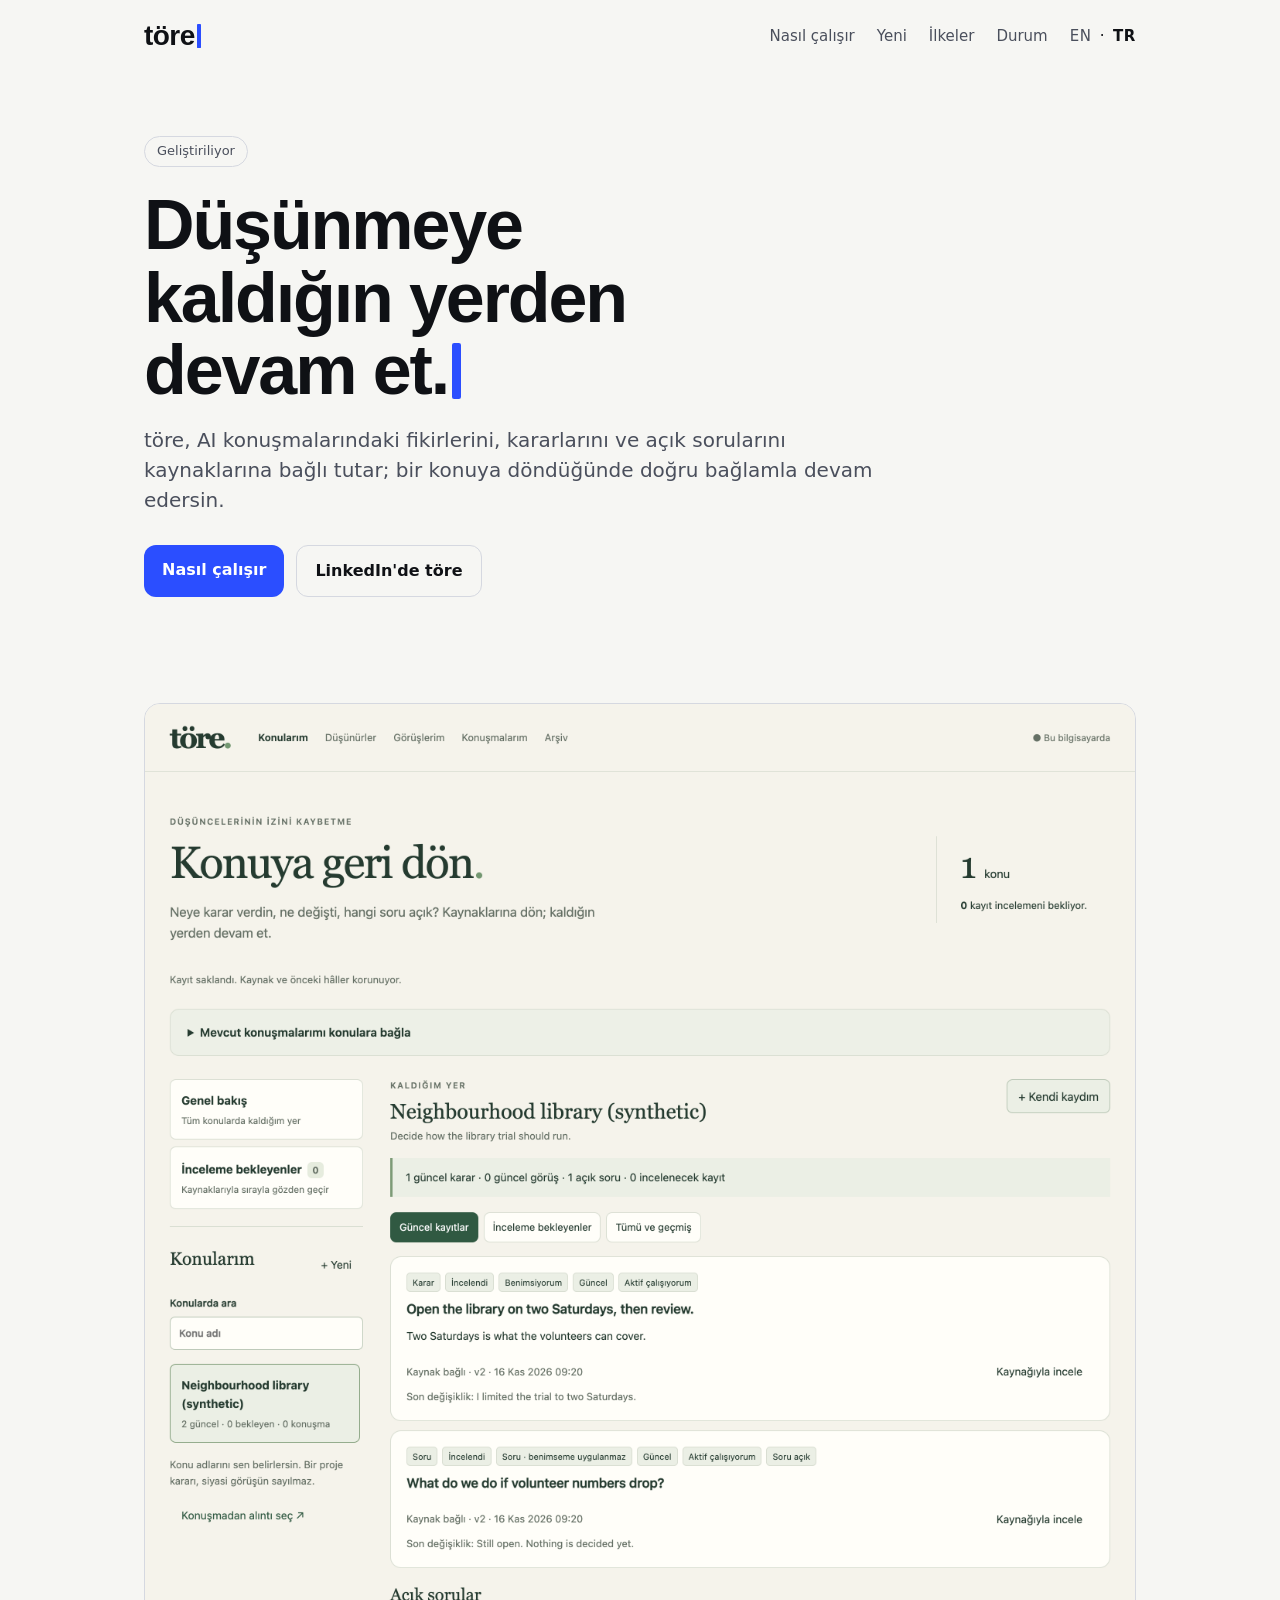
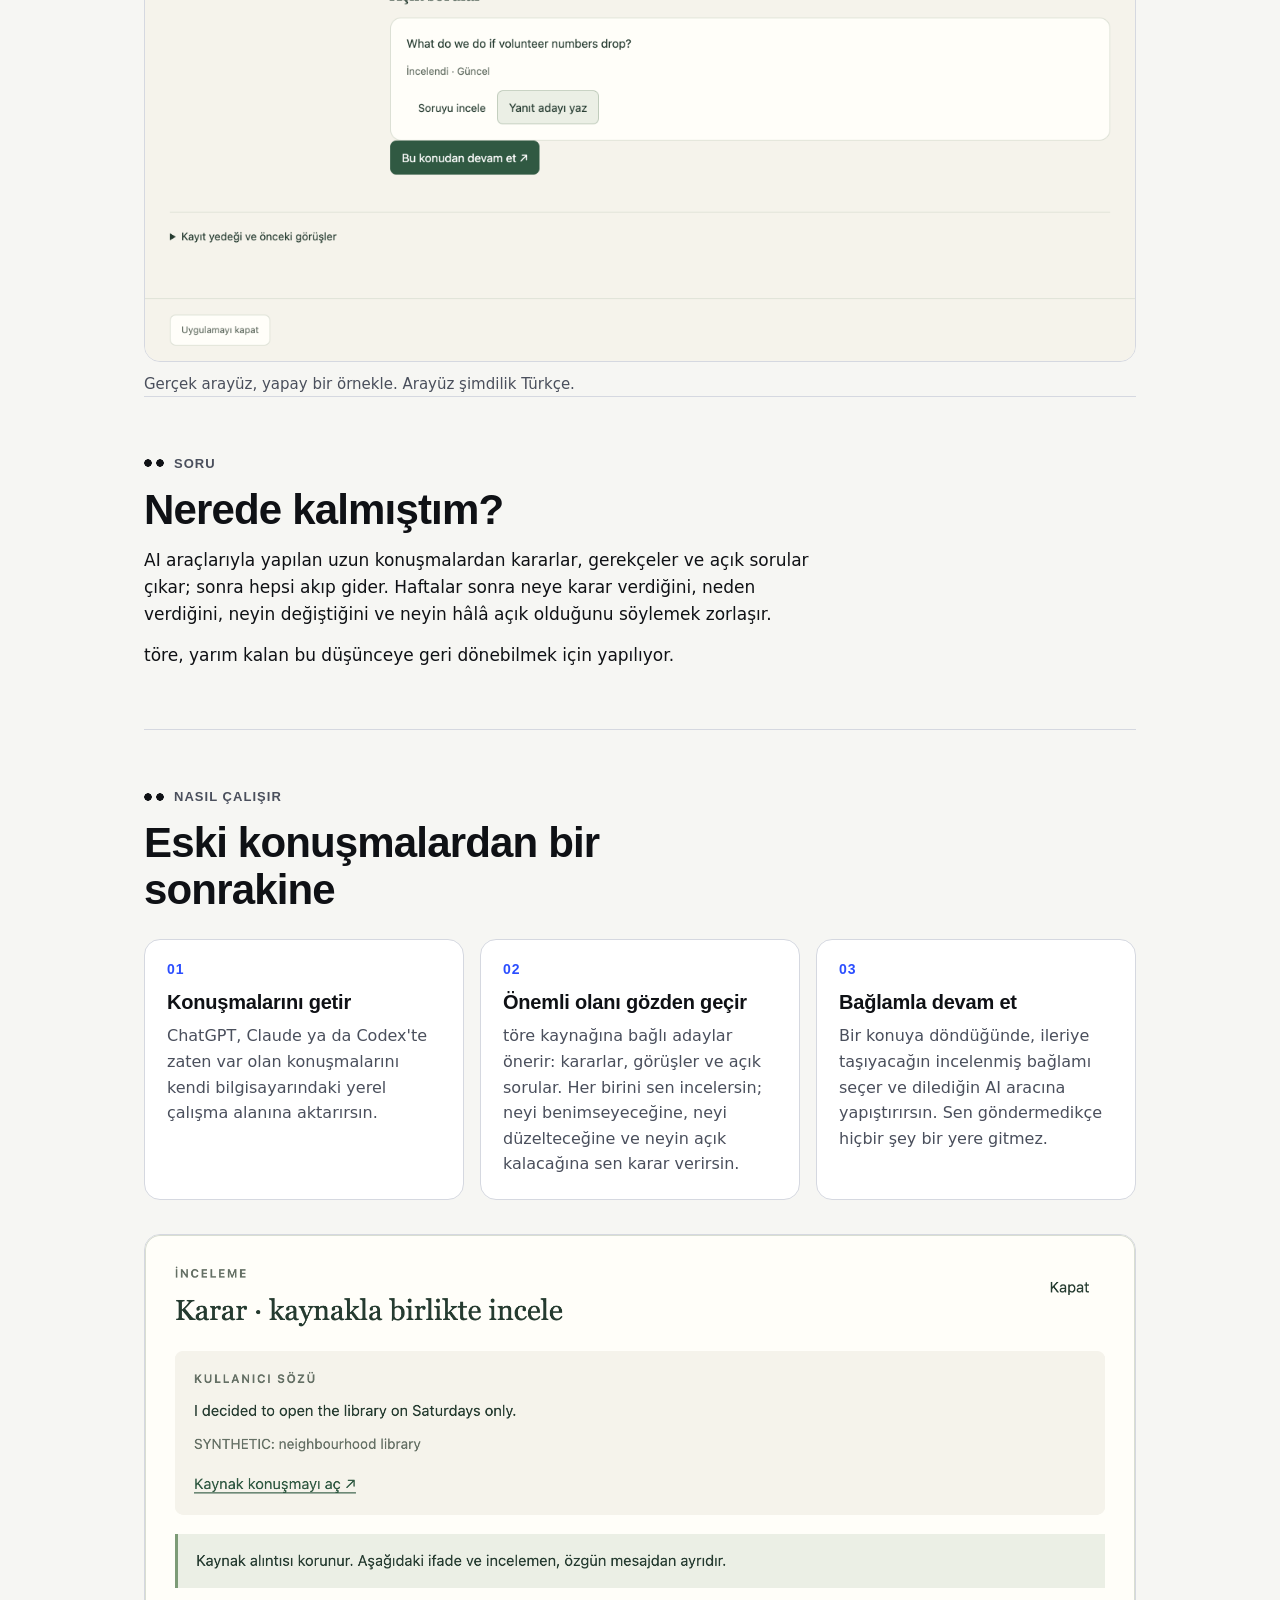
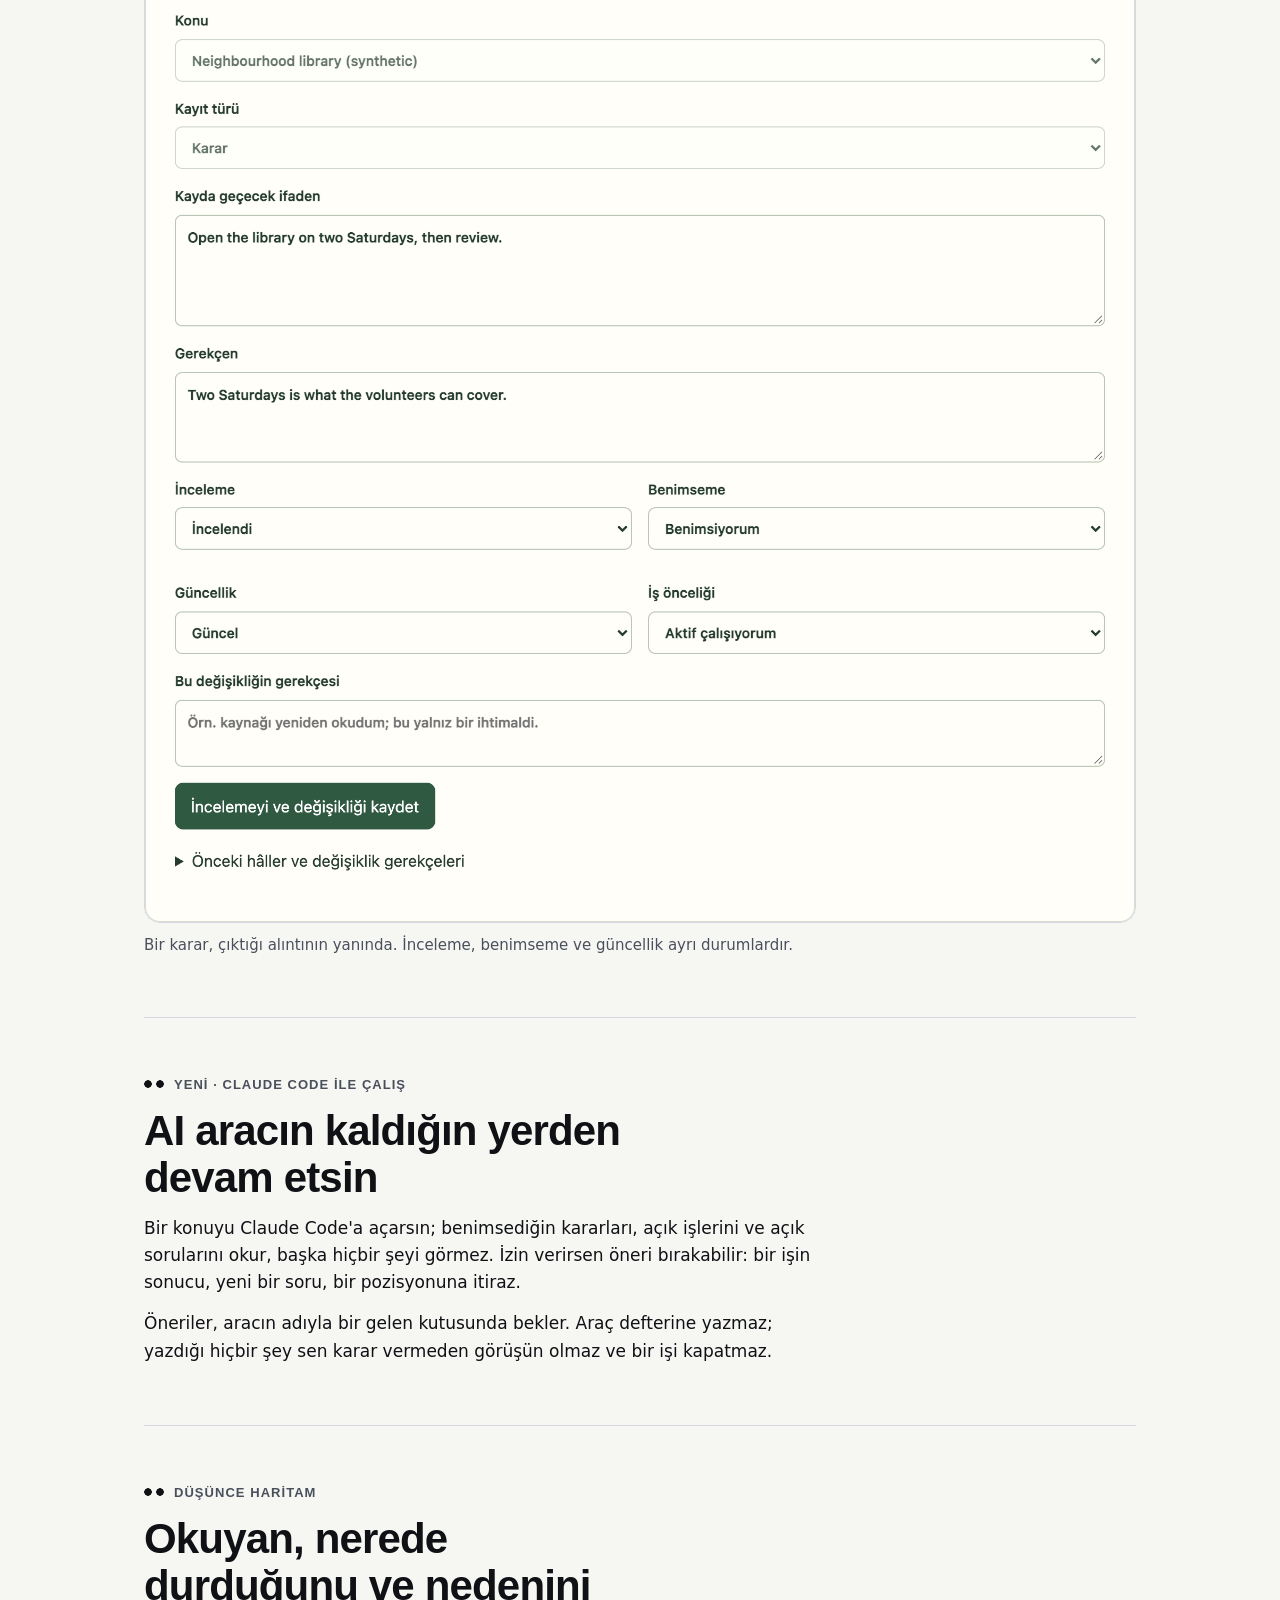
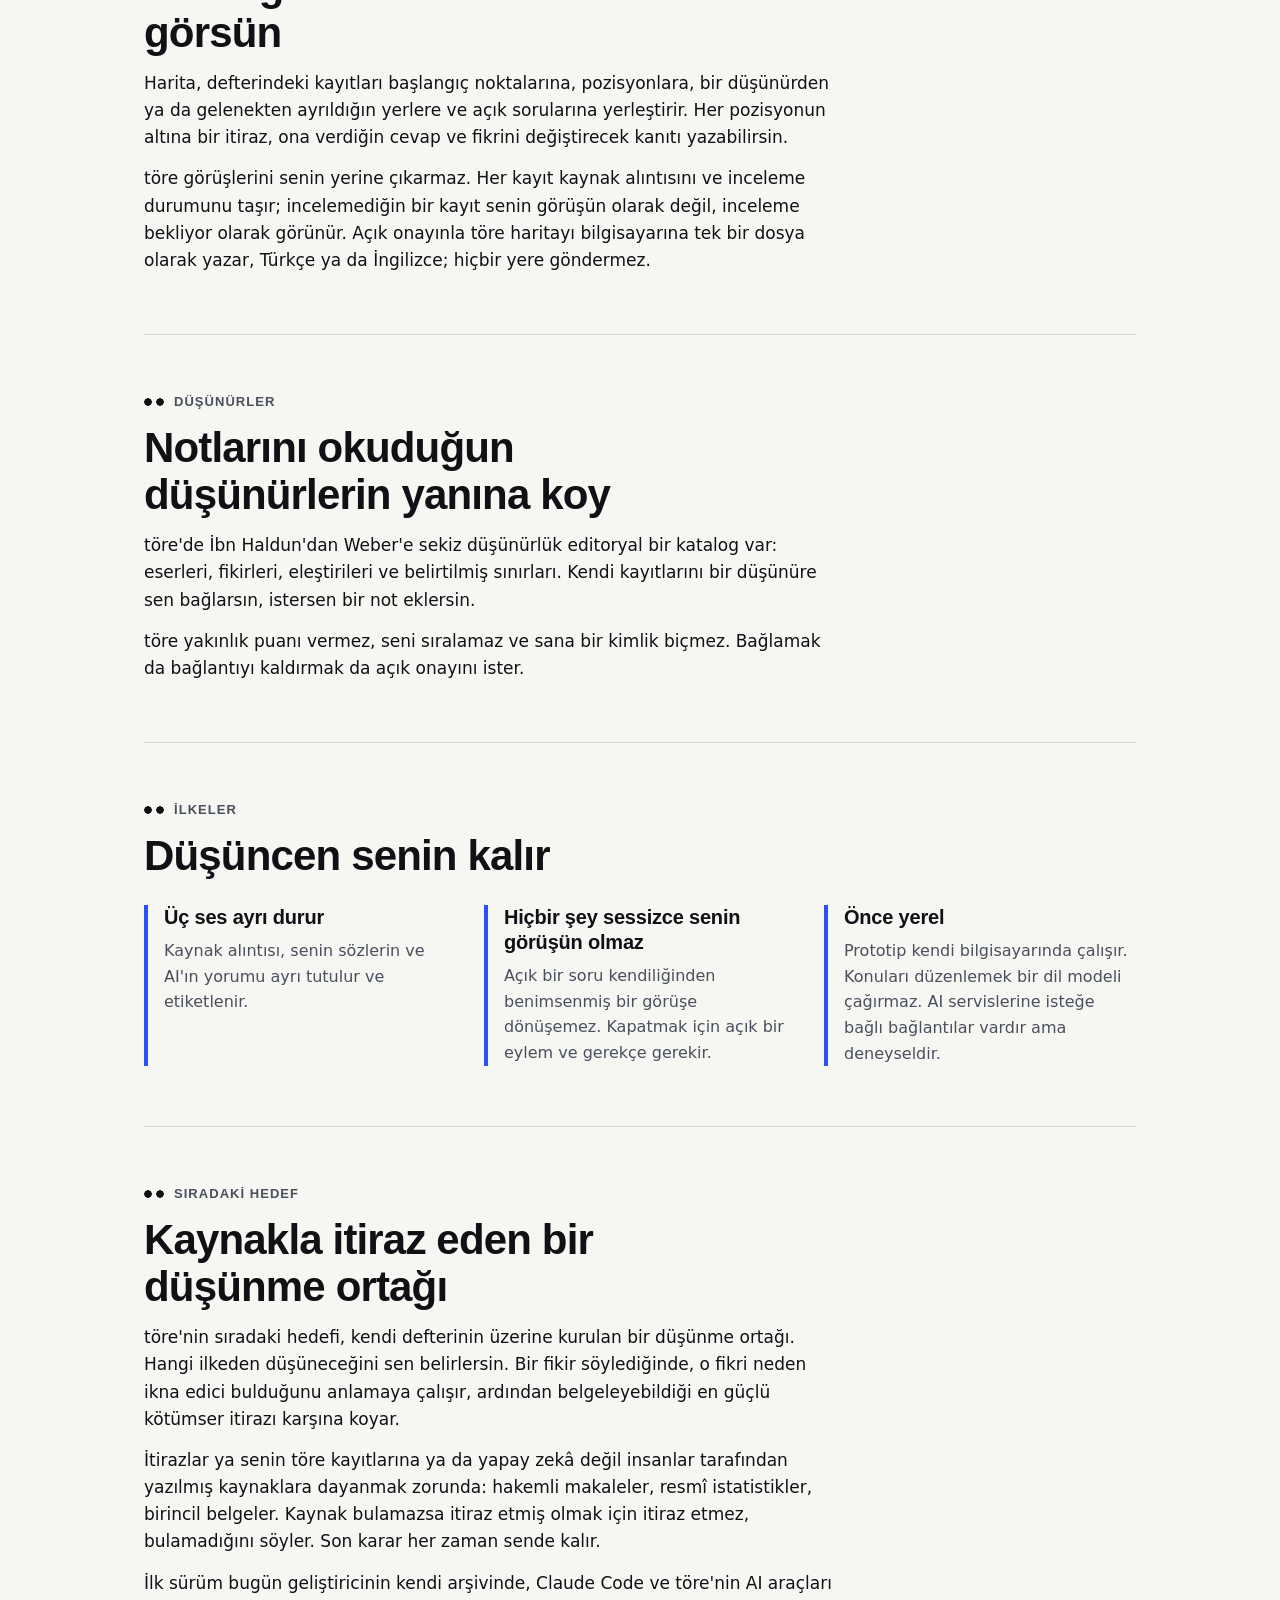
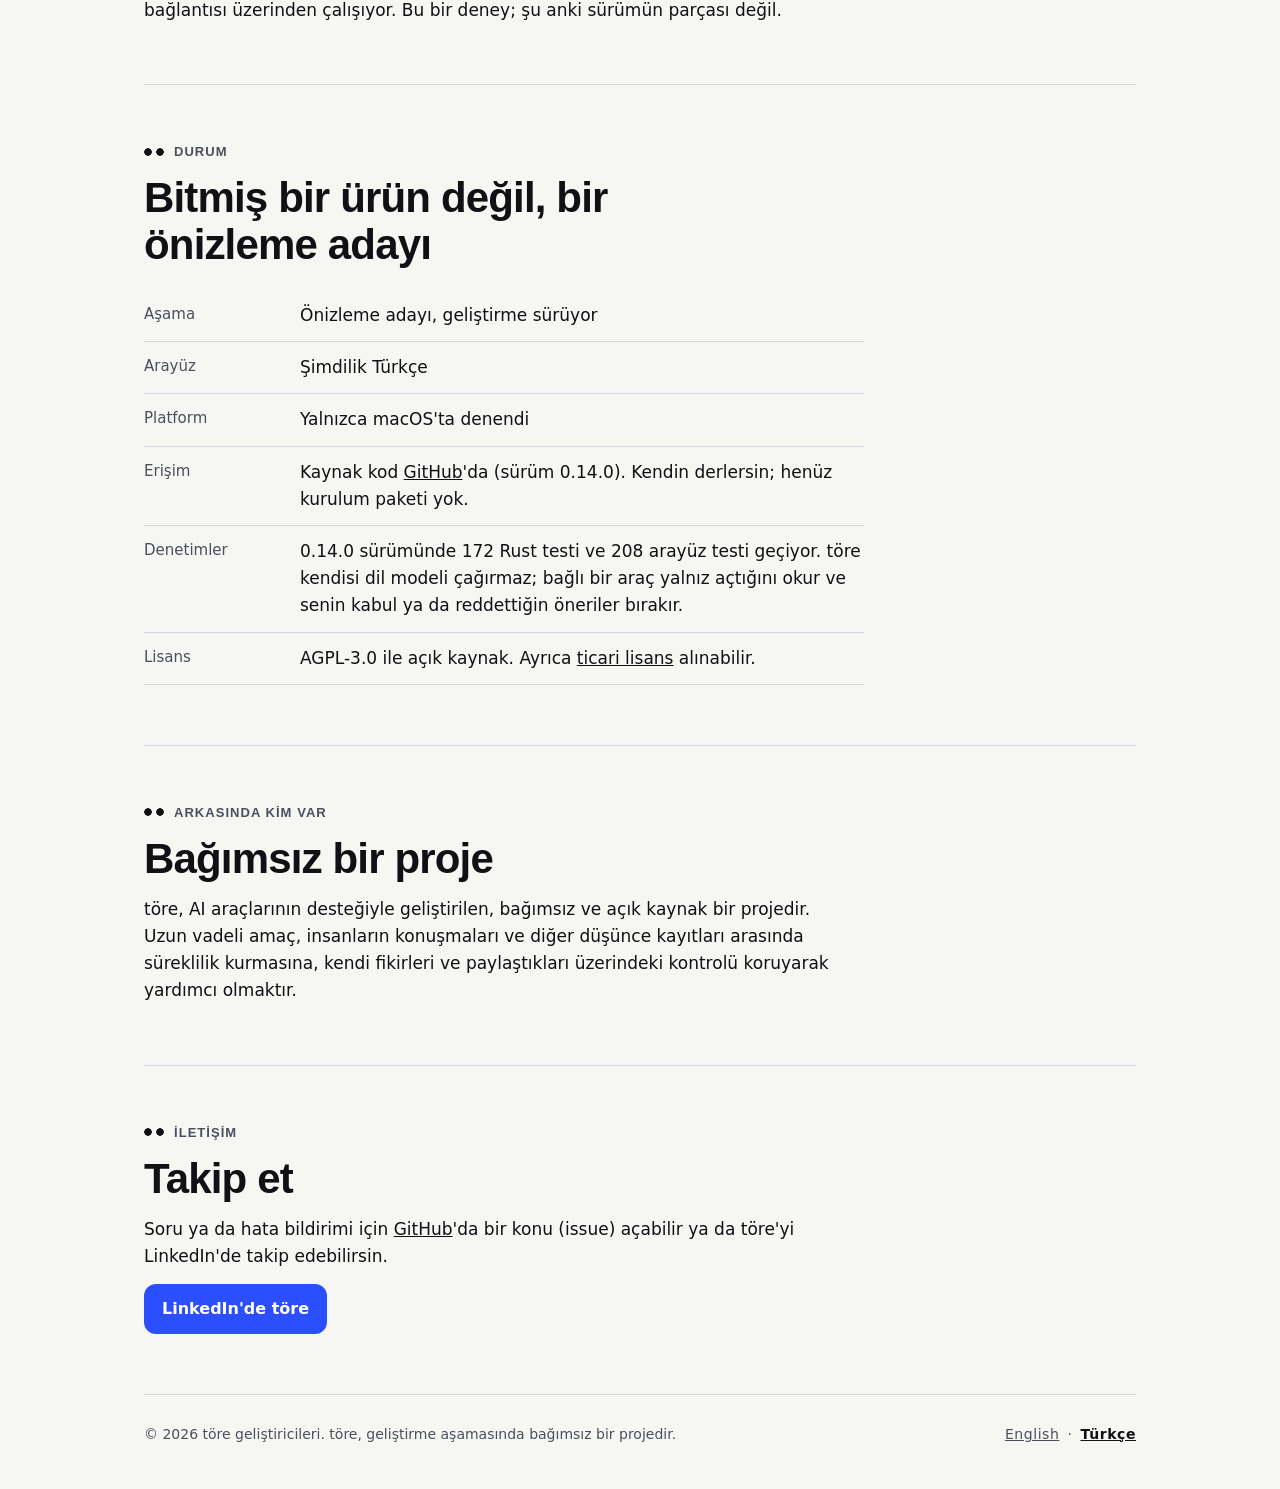
==== commit 7fa2de7f: "Remove the demo link from the site Co-Authored-By: Claude Opus 5.5 <noreply@anthropic.com>" ====
--- a/tr/index.html
+++ b/tr/index.html
@@ -140,7 +140,6 @@
         <div><dt>Platform</dt><dd>Yalnızca macOS'ta denendi</dd></div>
         <div><dt>Erişim</dt><dd>Kaynak kod <a href="https://github.com/ondersamet97/tore" rel="noopener">GitHub</a>'da (sürüm 0.14.0). Kendin derlersin; henüz kurulum paketi yok.</dd></div>
         <div><dt>Denetimler</dt><dd>0.14.0 sürümünde 172 Rust testi ve 208 arayüz testi geçiyor. töre kendisi dil modeli çağırmaz; bağlı bir araç yalnız açtığını okur ve senin kabul ya da reddettiğin öneriler bırakır.</dd></div>
-        <div><dt>Dene</dt><dd>Yapay veriyle, ayrı bir veri klasöründe <a href="https://github.com/ondersamet97/tore/blob/main/docs/PREVIEW-DEMO.md" rel="noopener">üç dakikalık demo</a> (İngilizce).</dd></div>
         <div><dt>Lisans</dt><dd>AGPL-3.0 ile açık kaynak. Ayrıca <a href="https://github.com/ondersamet97/tore/blob/main/COMMERCIAL-LICENSE.md" rel="noopener">ticari lisans</a> alınabilir.</dd></div>
       </dl>
     </section>
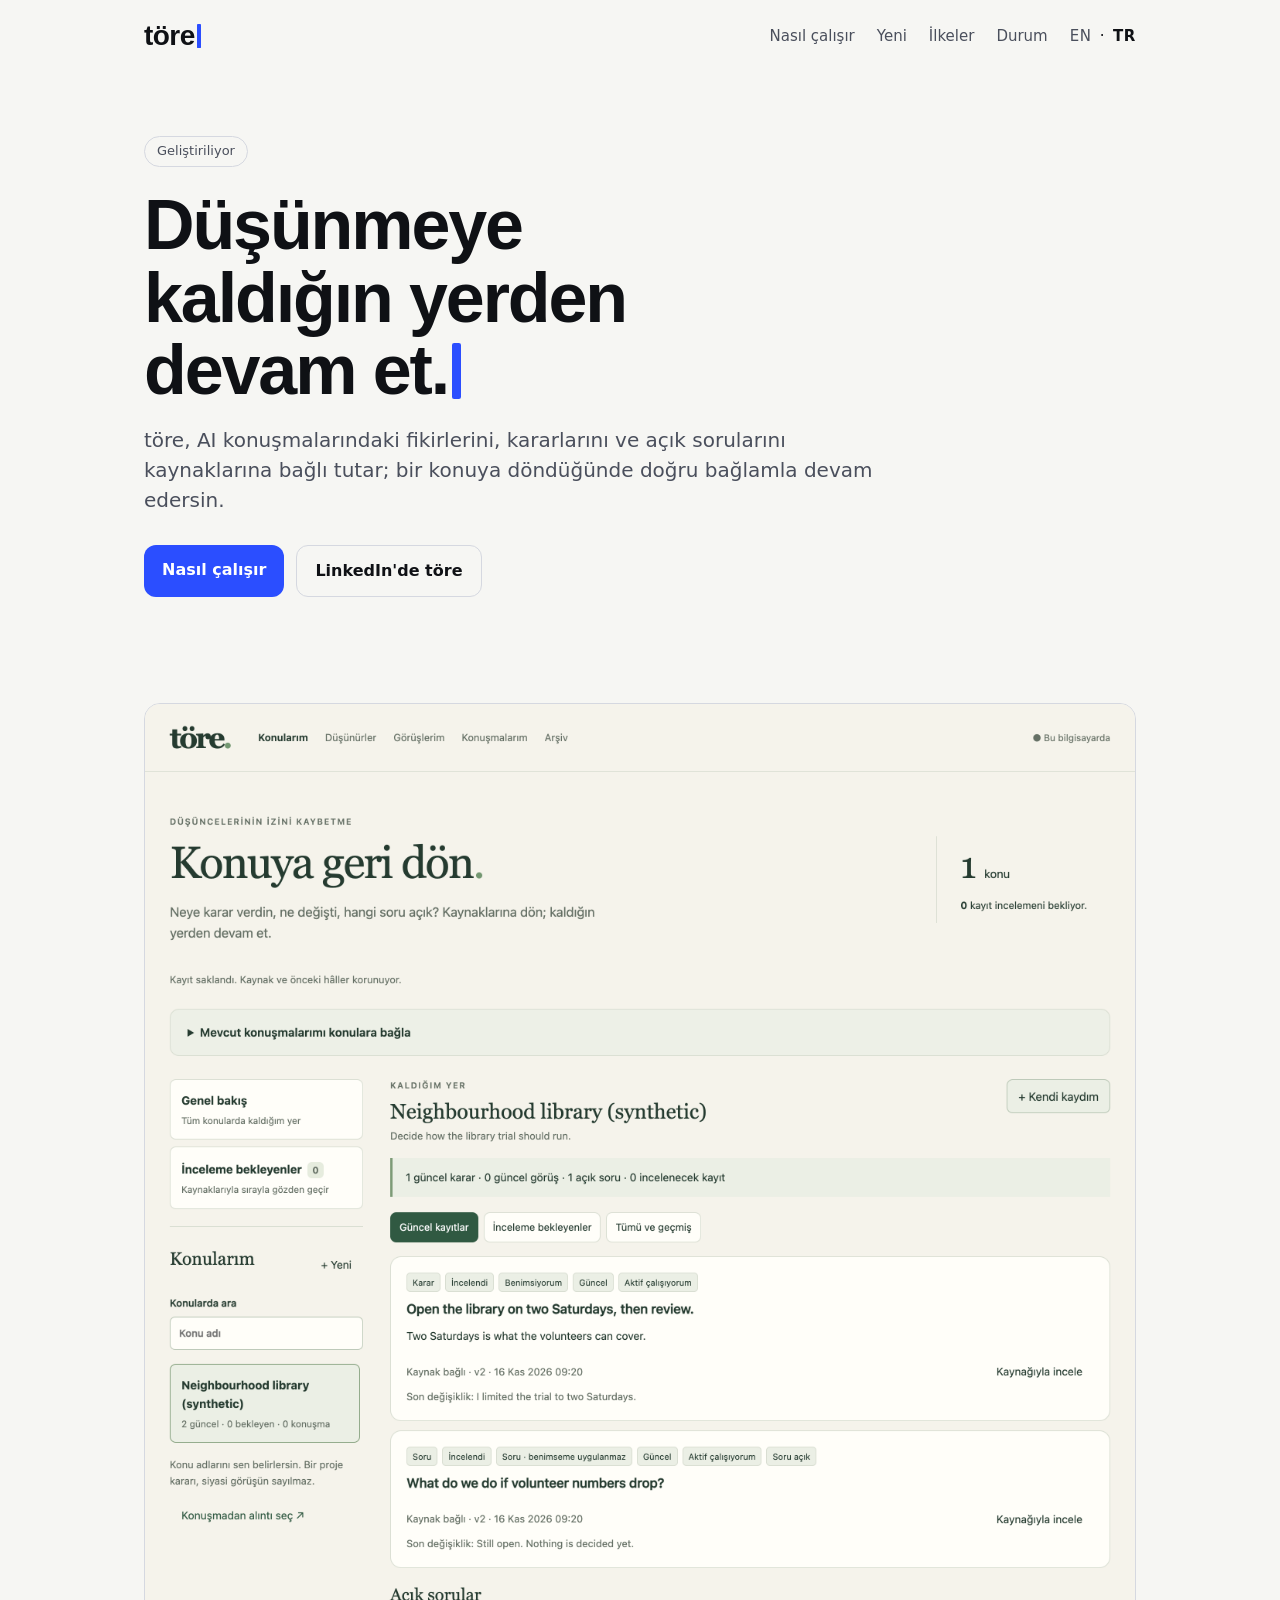
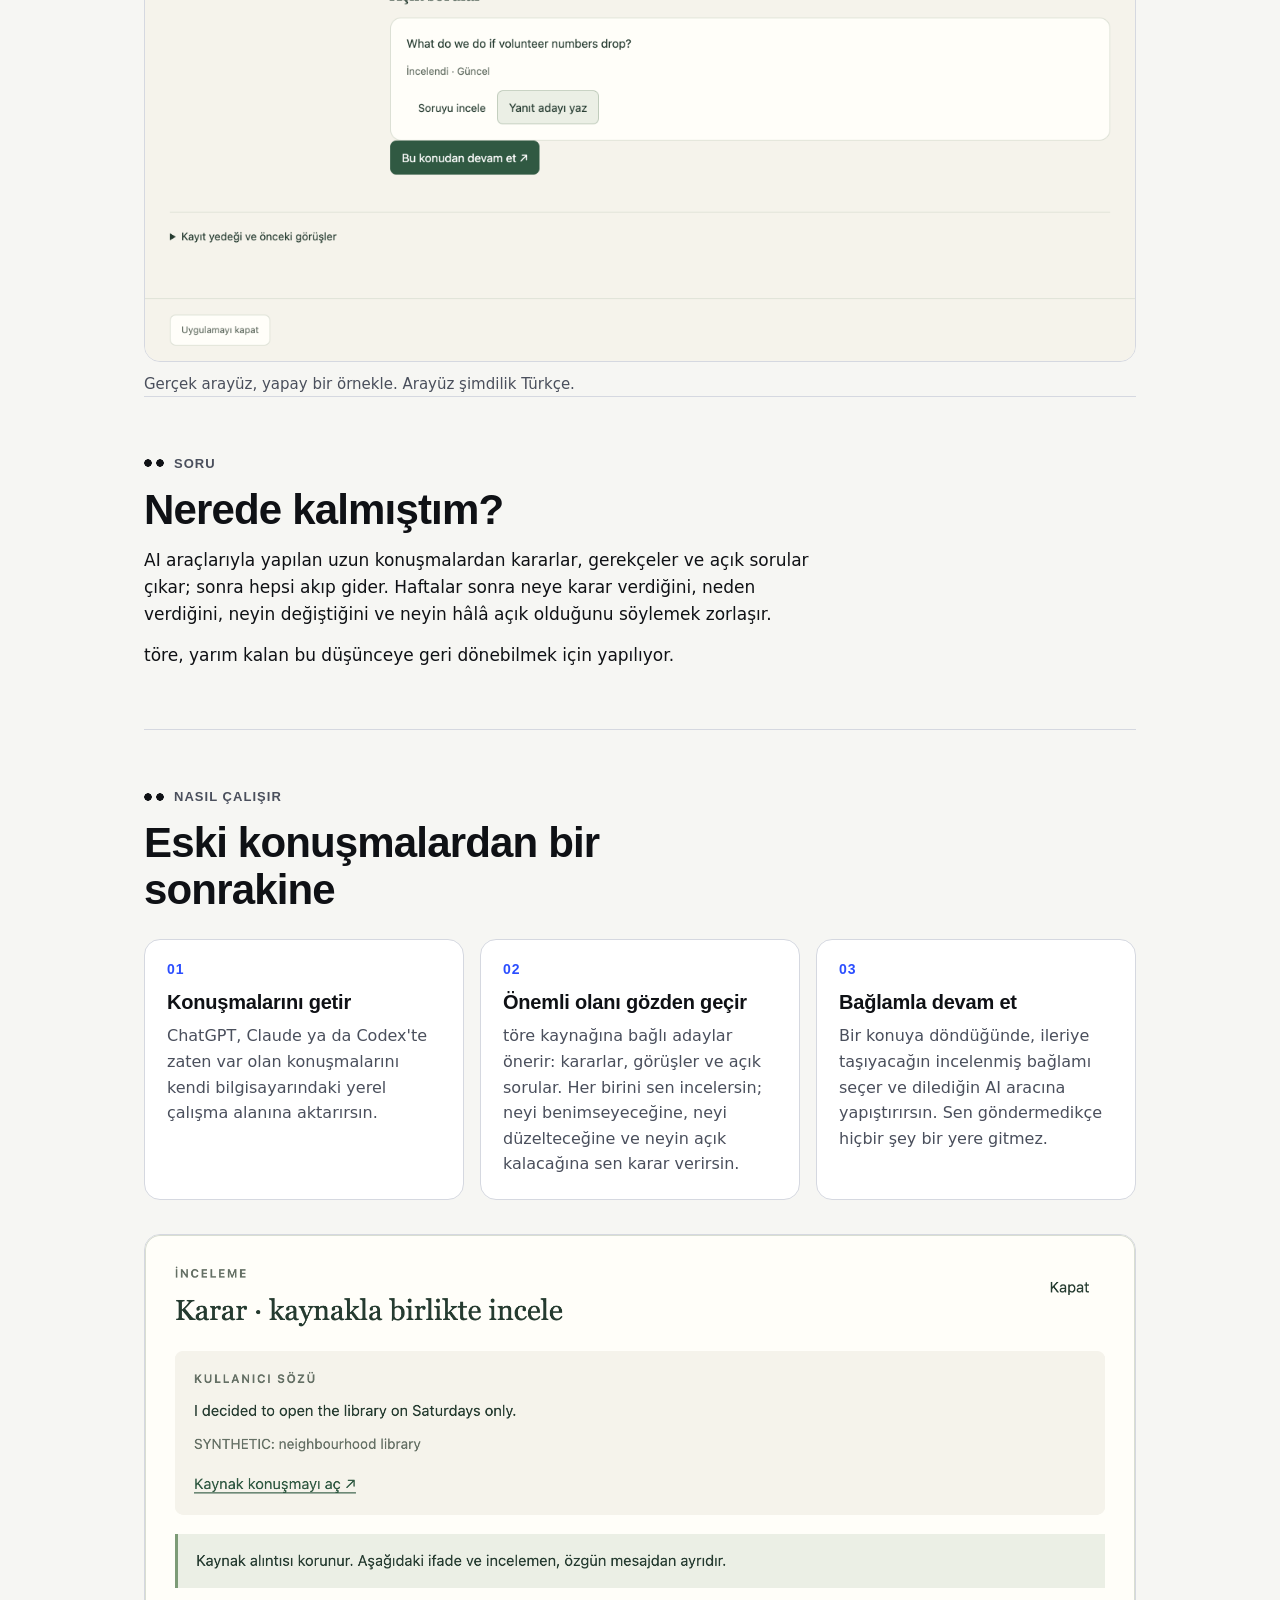
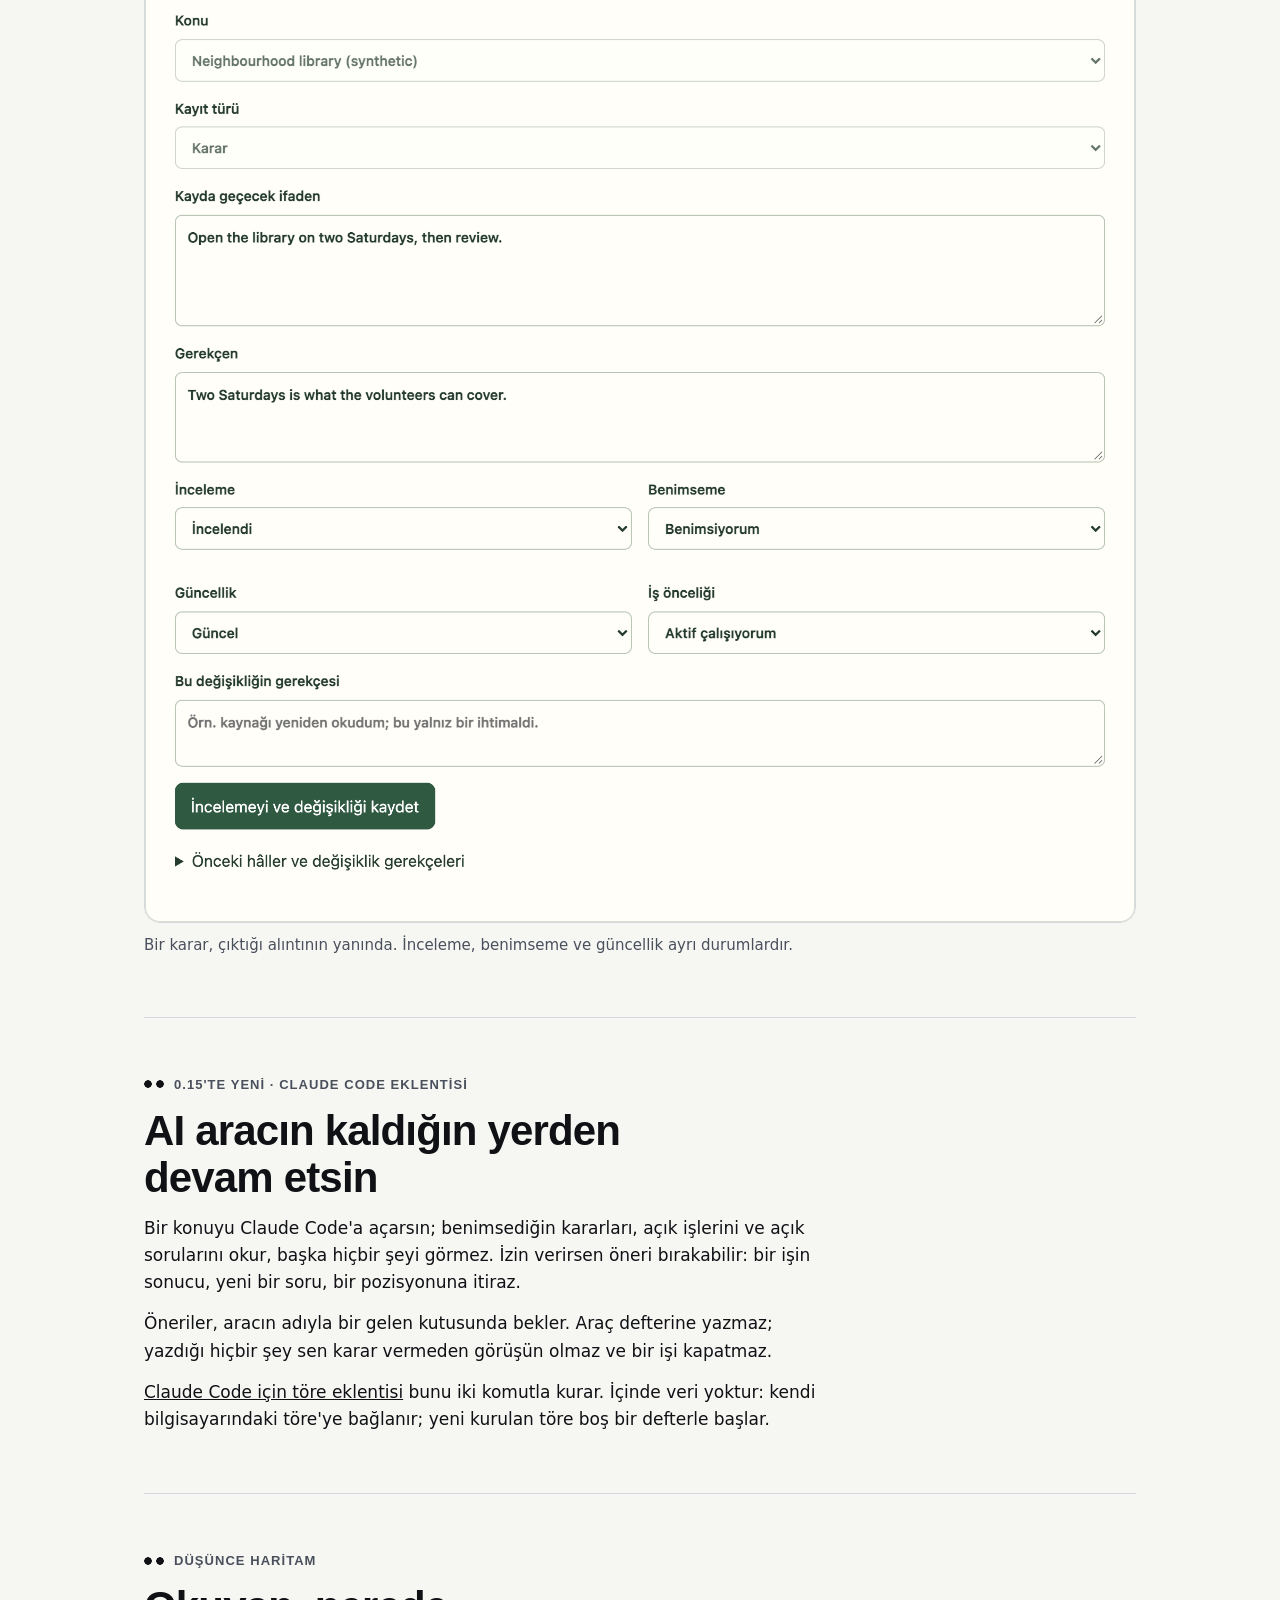
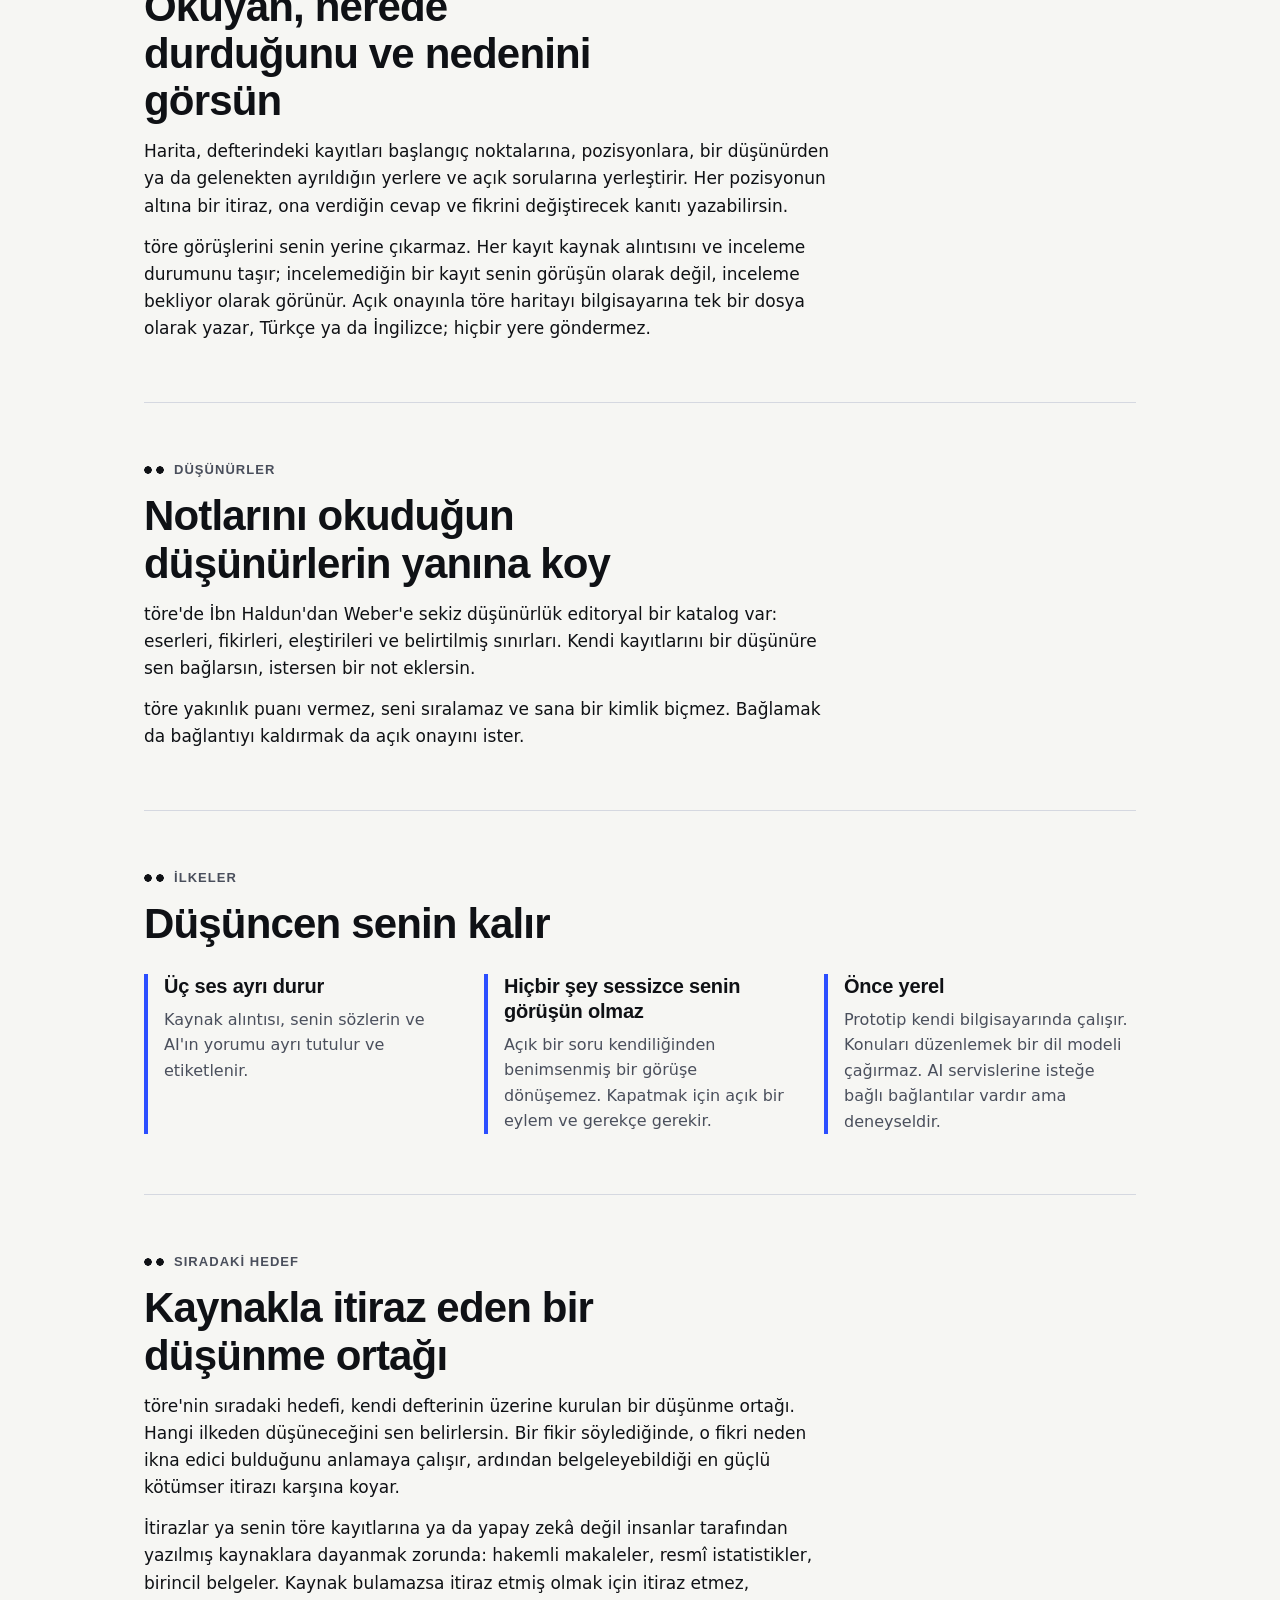
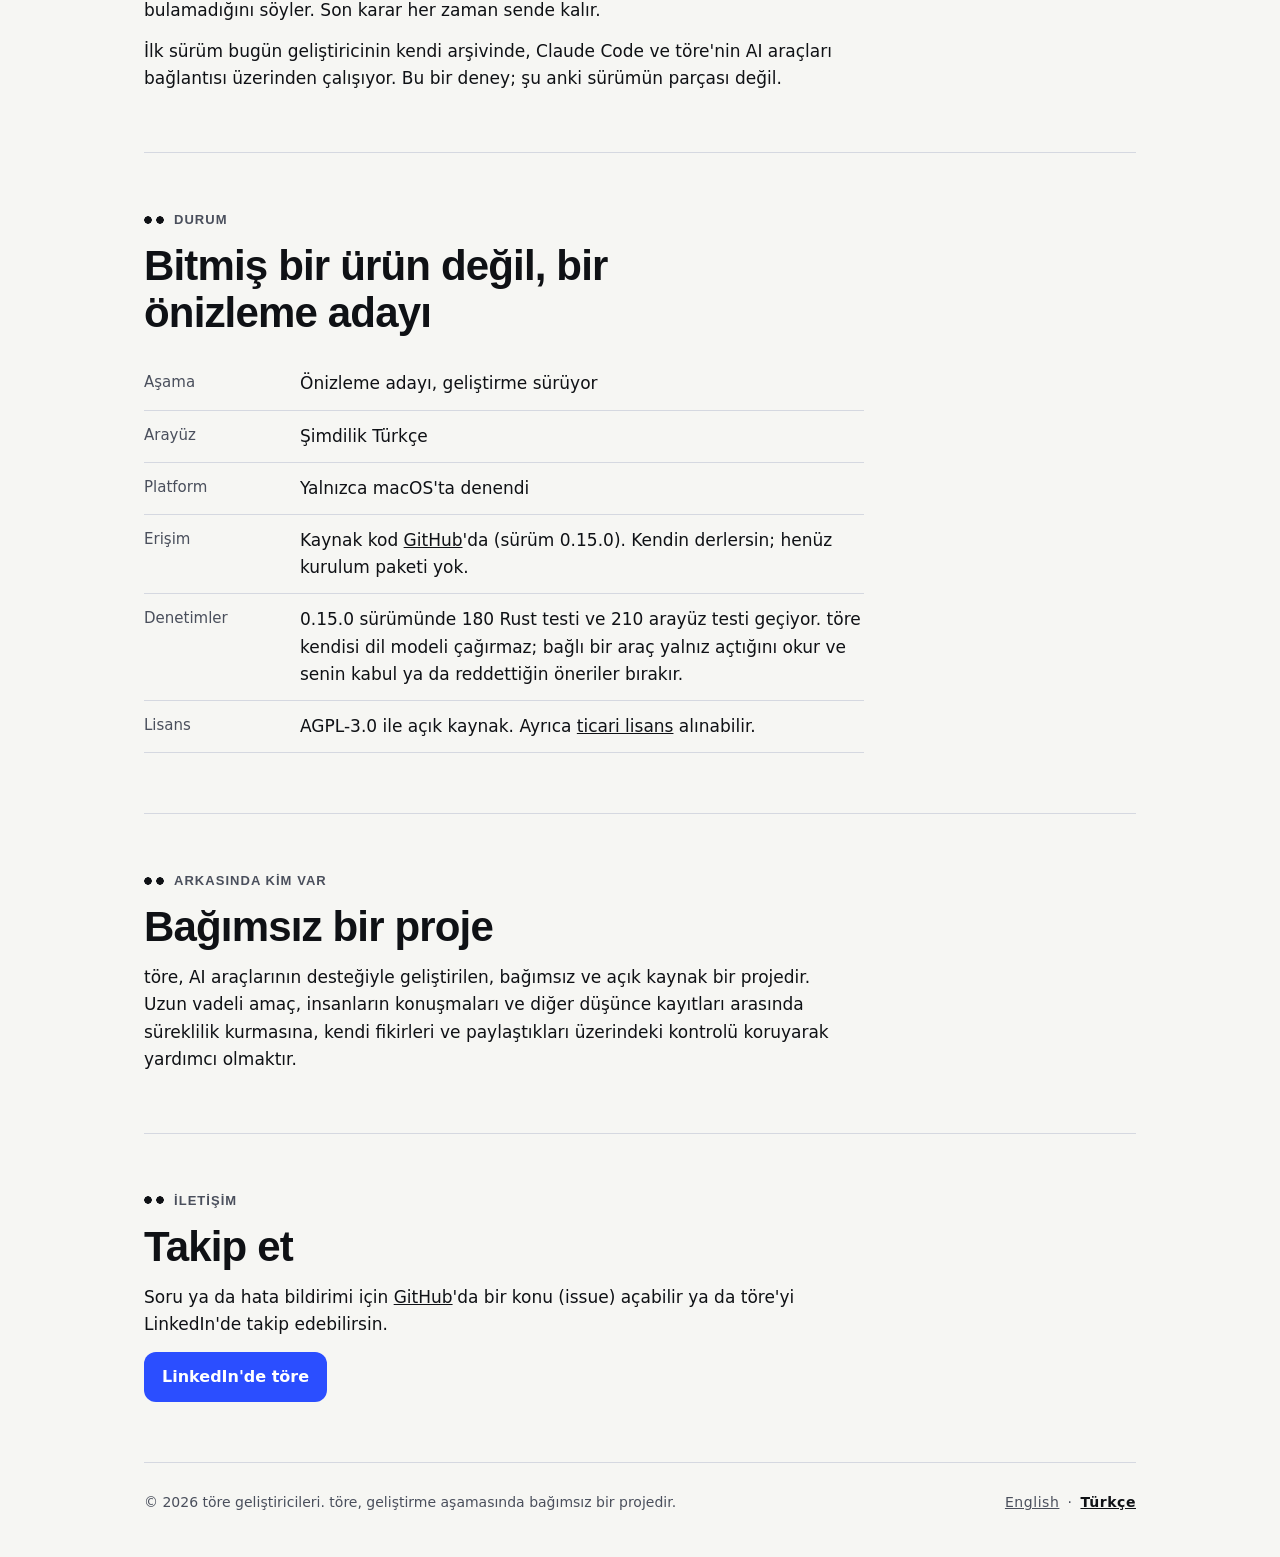
==== commit 8ef1d989: "Update the site to 0.15.0: Claude Code plugin Co-Authored-By: Claude Opus 5.5 <noreply@anthropic.com" ====
--- a/tr/index.html
+++ b/tr/index.html
@@ -84,10 +84,11 @@
     </section>
 
     <section id="work">
-      <p class="label">Yeni · Claude Code ile çalış</p>
+      <p class="label">0.15'te yeni · Claude Code eklentisi</p>
       <h2>AI aracın kaldığın yerden devam etsin</h2>
       <p>Bir konuyu Claude Code'a açarsın; benimsediğin kararları, açık işlerini ve açık sorularını okur, başka hiçbir şeyi görmez. İzin verirsen öneri bırakabilir: bir işin sonucu, yeni bir soru, bir pozisyonuna itiraz.</p>
       <p>Öneriler, aracın adıyla bir gelen kutusunda bekler. Araç defterine yazmaz; yazdığı hiçbir şey sen karar vermeden görüşün olmaz ve bir işi kapatmaz.</p>
+      <p><a href="https://github.com/ondersamet97/tore-claude-plugin" rel="noopener">Claude Code için töre eklentisi</a> bunu iki komutla kurar. İçinde veri yoktur: kendi bilgisayarındaki töre'ye bağlanır; yeni kurulan töre boş bir defterle başlar.</p>
     </section>
 
     <section id="map">
@@ -138,8 +139,8 @@
         <div><dt>Aşama</dt><dd>Önizleme adayı, geliştirme sürüyor</dd></div>
         <div><dt>Arayüz</dt><dd>Şimdilik Türkçe</dd></div>
         <div><dt>Platform</dt><dd>Yalnızca macOS'ta denendi</dd></div>
-        <div><dt>Erişim</dt><dd>Kaynak kod <a href="https://github.com/ondersamet97/tore" rel="noopener">GitHub</a>'da (sürüm 0.14.0). Kendin derlersin; henüz kurulum paketi yok.</dd></div>
-        <div><dt>Denetimler</dt><dd>0.14.0 sürümünde 172 Rust testi ve 208 arayüz testi geçiyor. töre kendisi dil modeli çağırmaz; bağlı bir araç yalnız açtığını okur ve senin kabul ya da reddettiğin öneriler bırakır.</dd></div>
+        <div><dt>Erişim</dt><dd>Kaynak kod <a href="https://github.com/ondersamet97/tore" rel="noopener">GitHub</a>'da (sürüm 0.15.0). Kendin derlersin; henüz kurulum paketi yok.</dd></div>
+        <div><dt>Denetimler</dt><dd>0.15.0 sürümünde 180 Rust testi ve 210 arayüz testi geçiyor. töre kendisi dil modeli çağırmaz; bağlı bir araç yalnız açtığını okur ve senin kabul ya da reddettiğin öneriler bırakır.</dd></div>
         <div><dt>Lisans</dt><dd>AGPL-3.0 ile açık kaynak. Ayrıca <a href="https://github.com/ondersamet97/tore/blob/main/COMMERCIAL-LICENSE.md" rel="noopener">ticari lisans</a> alınabilir.</dd></div>
       </dl>
     </section>
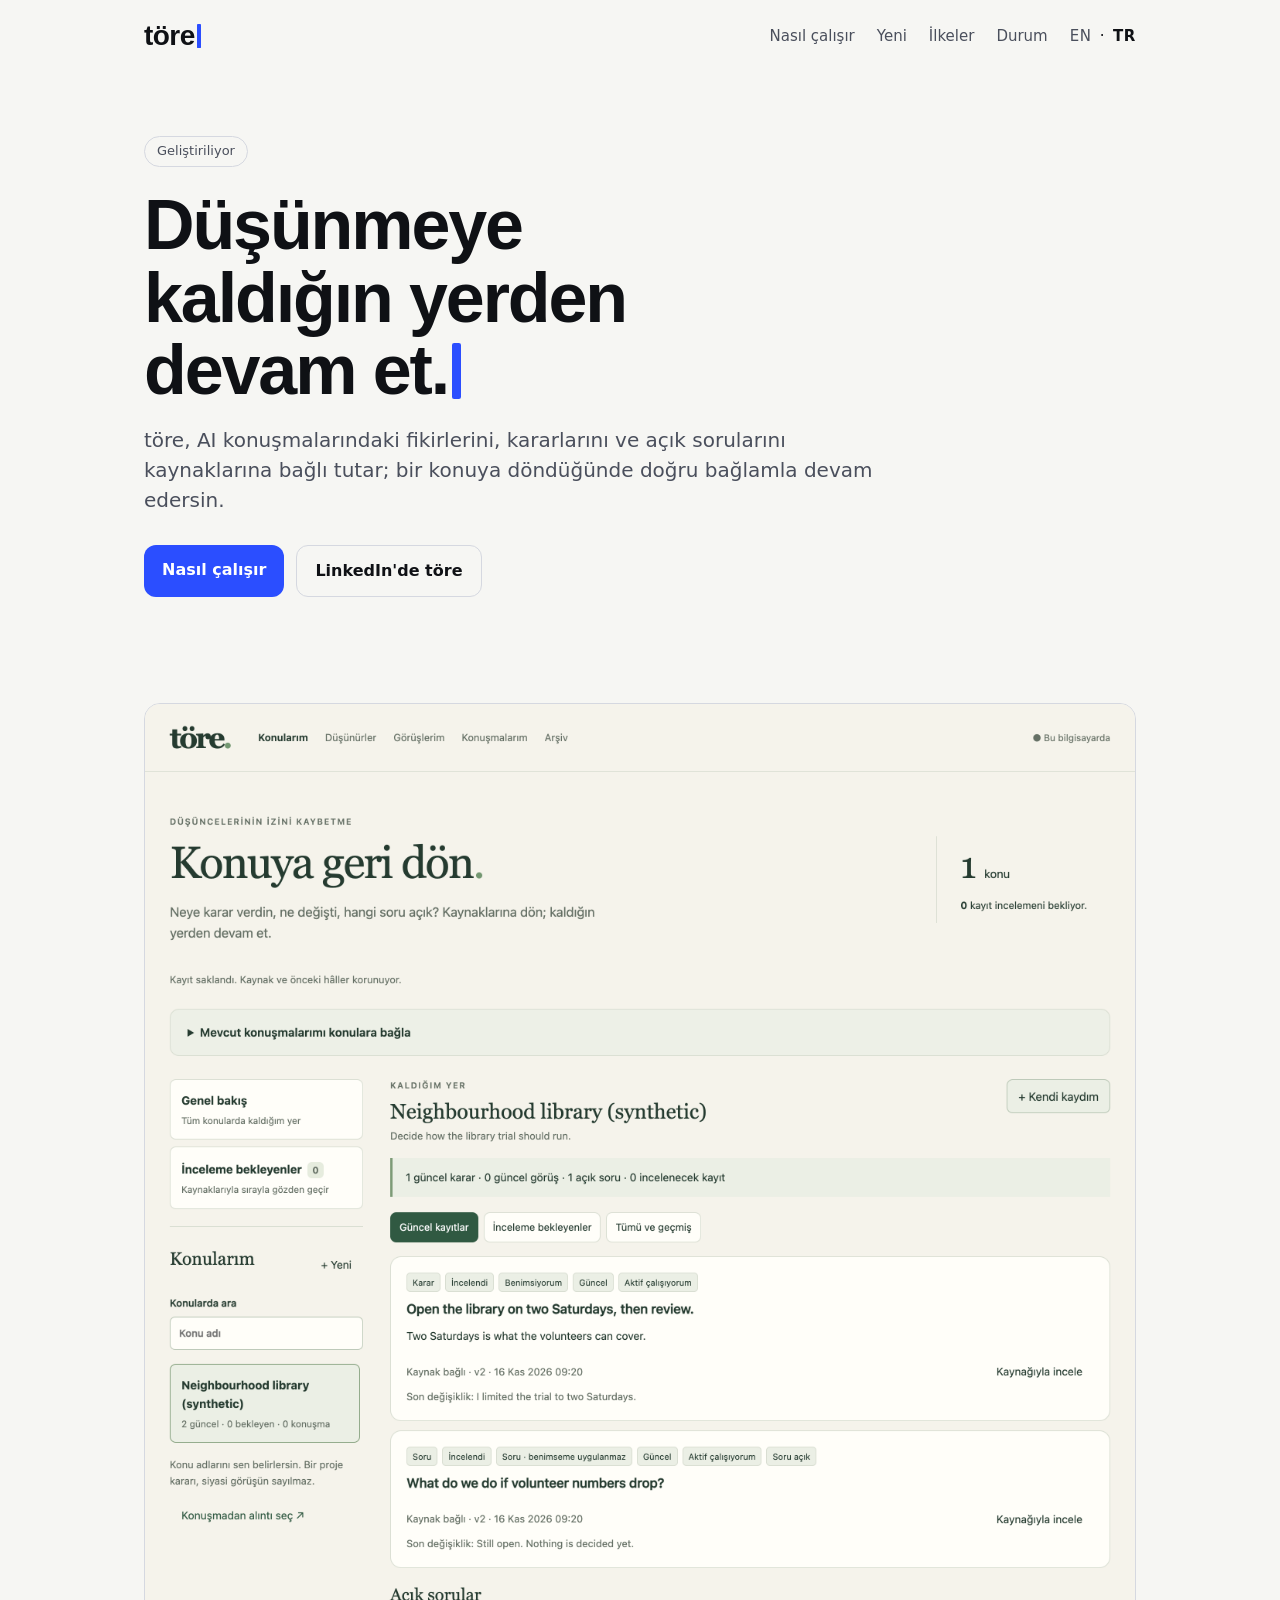
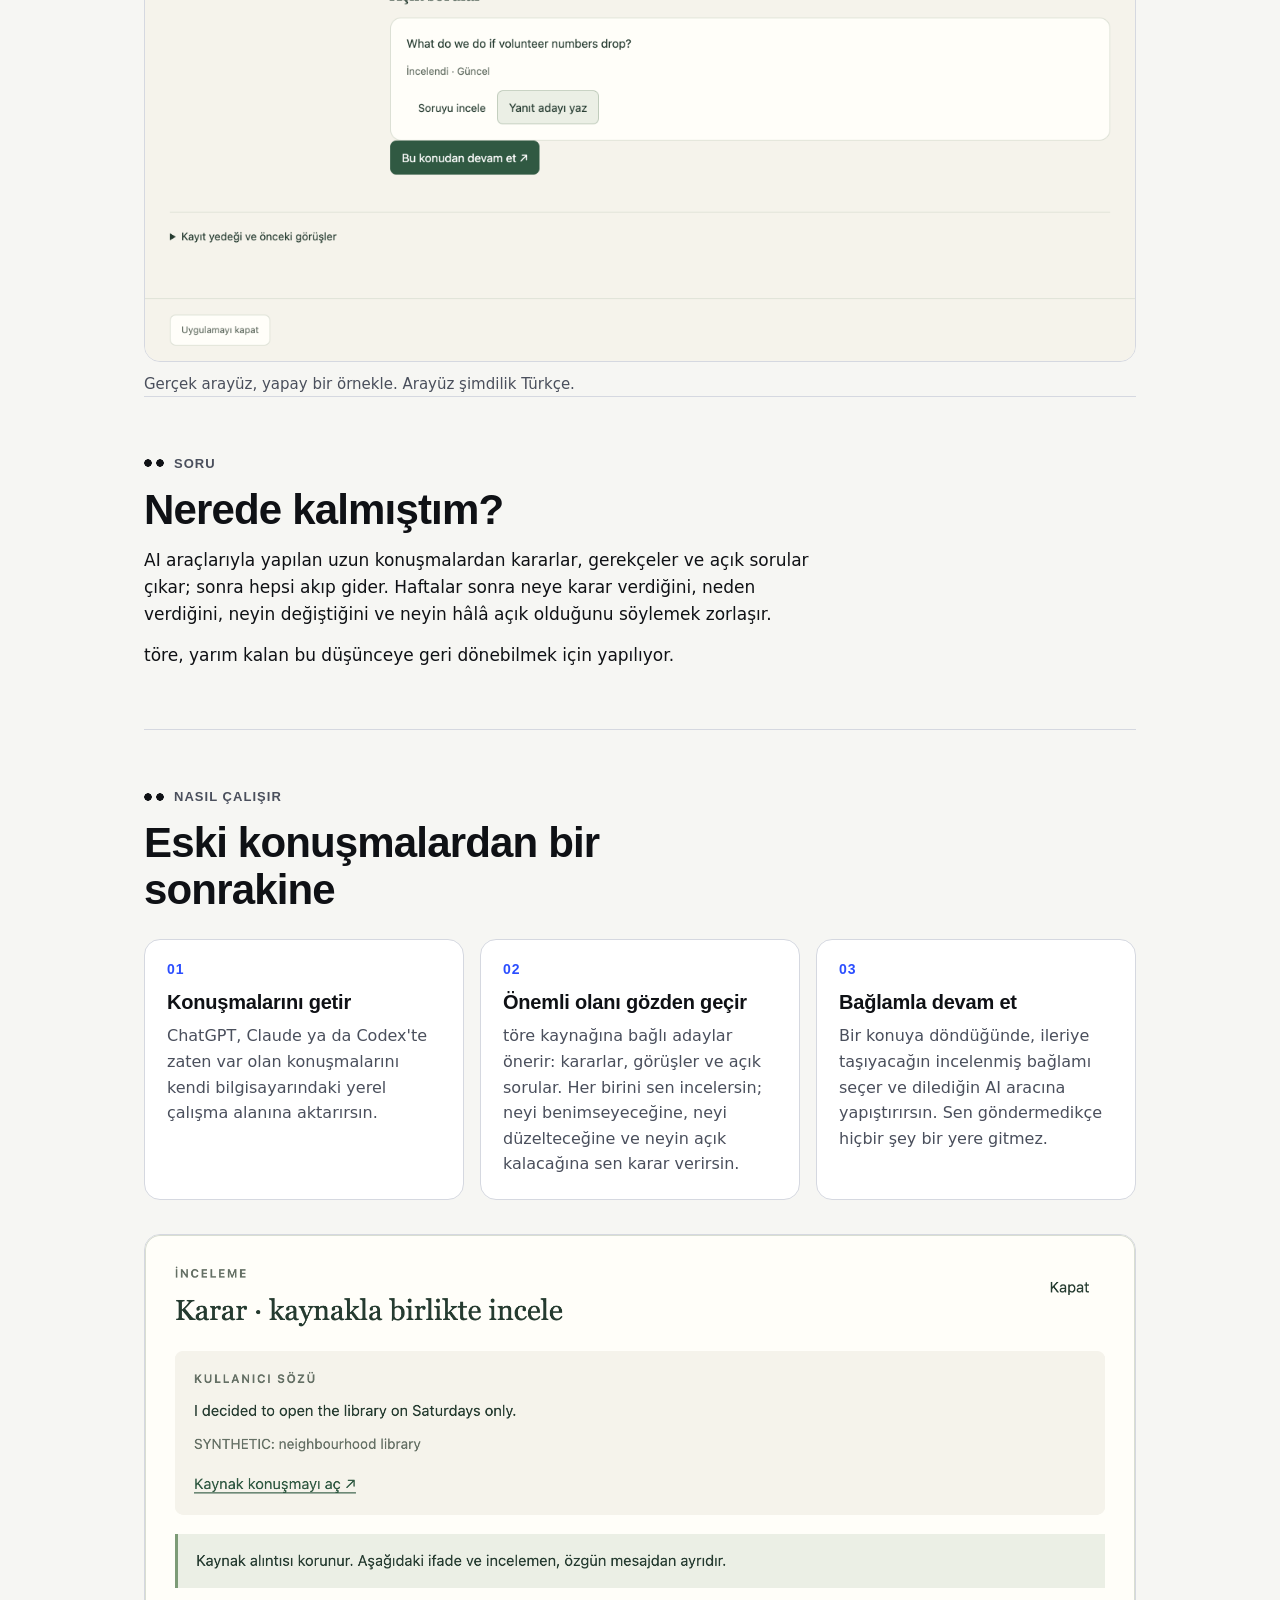
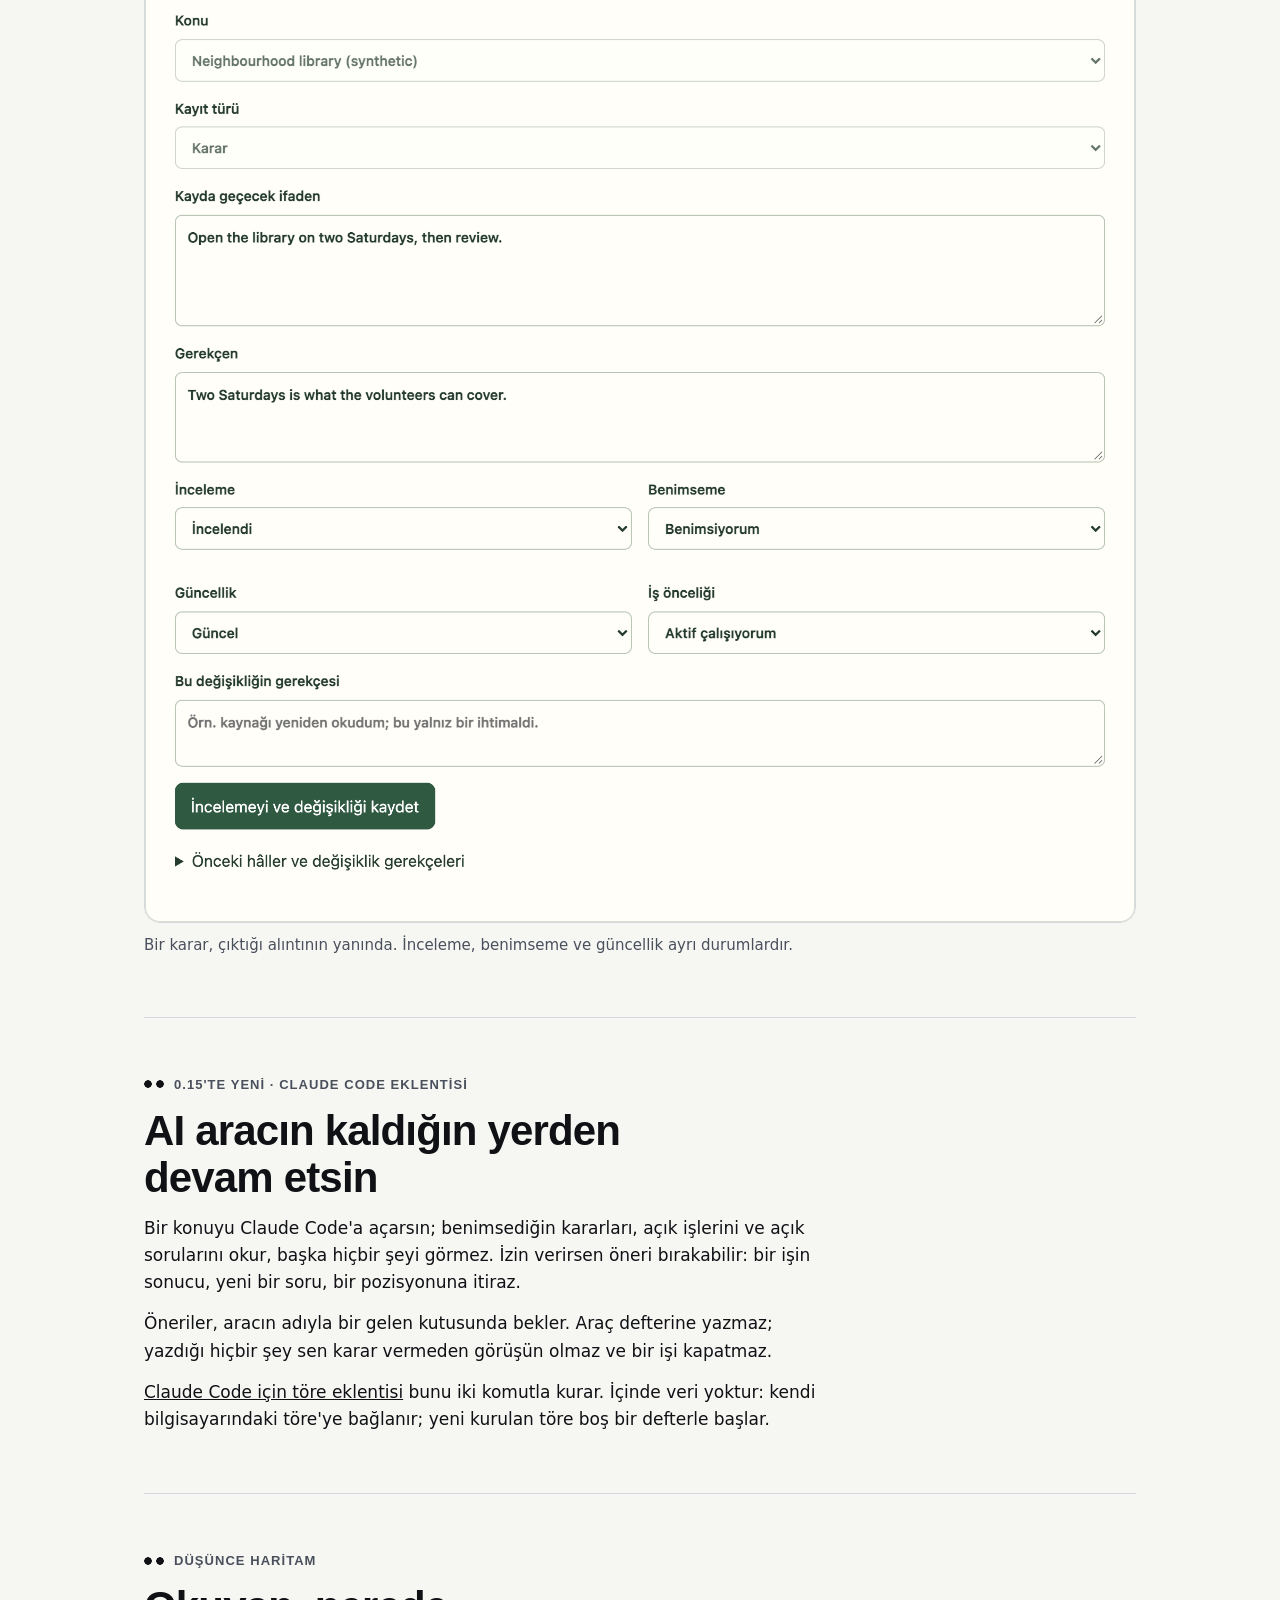
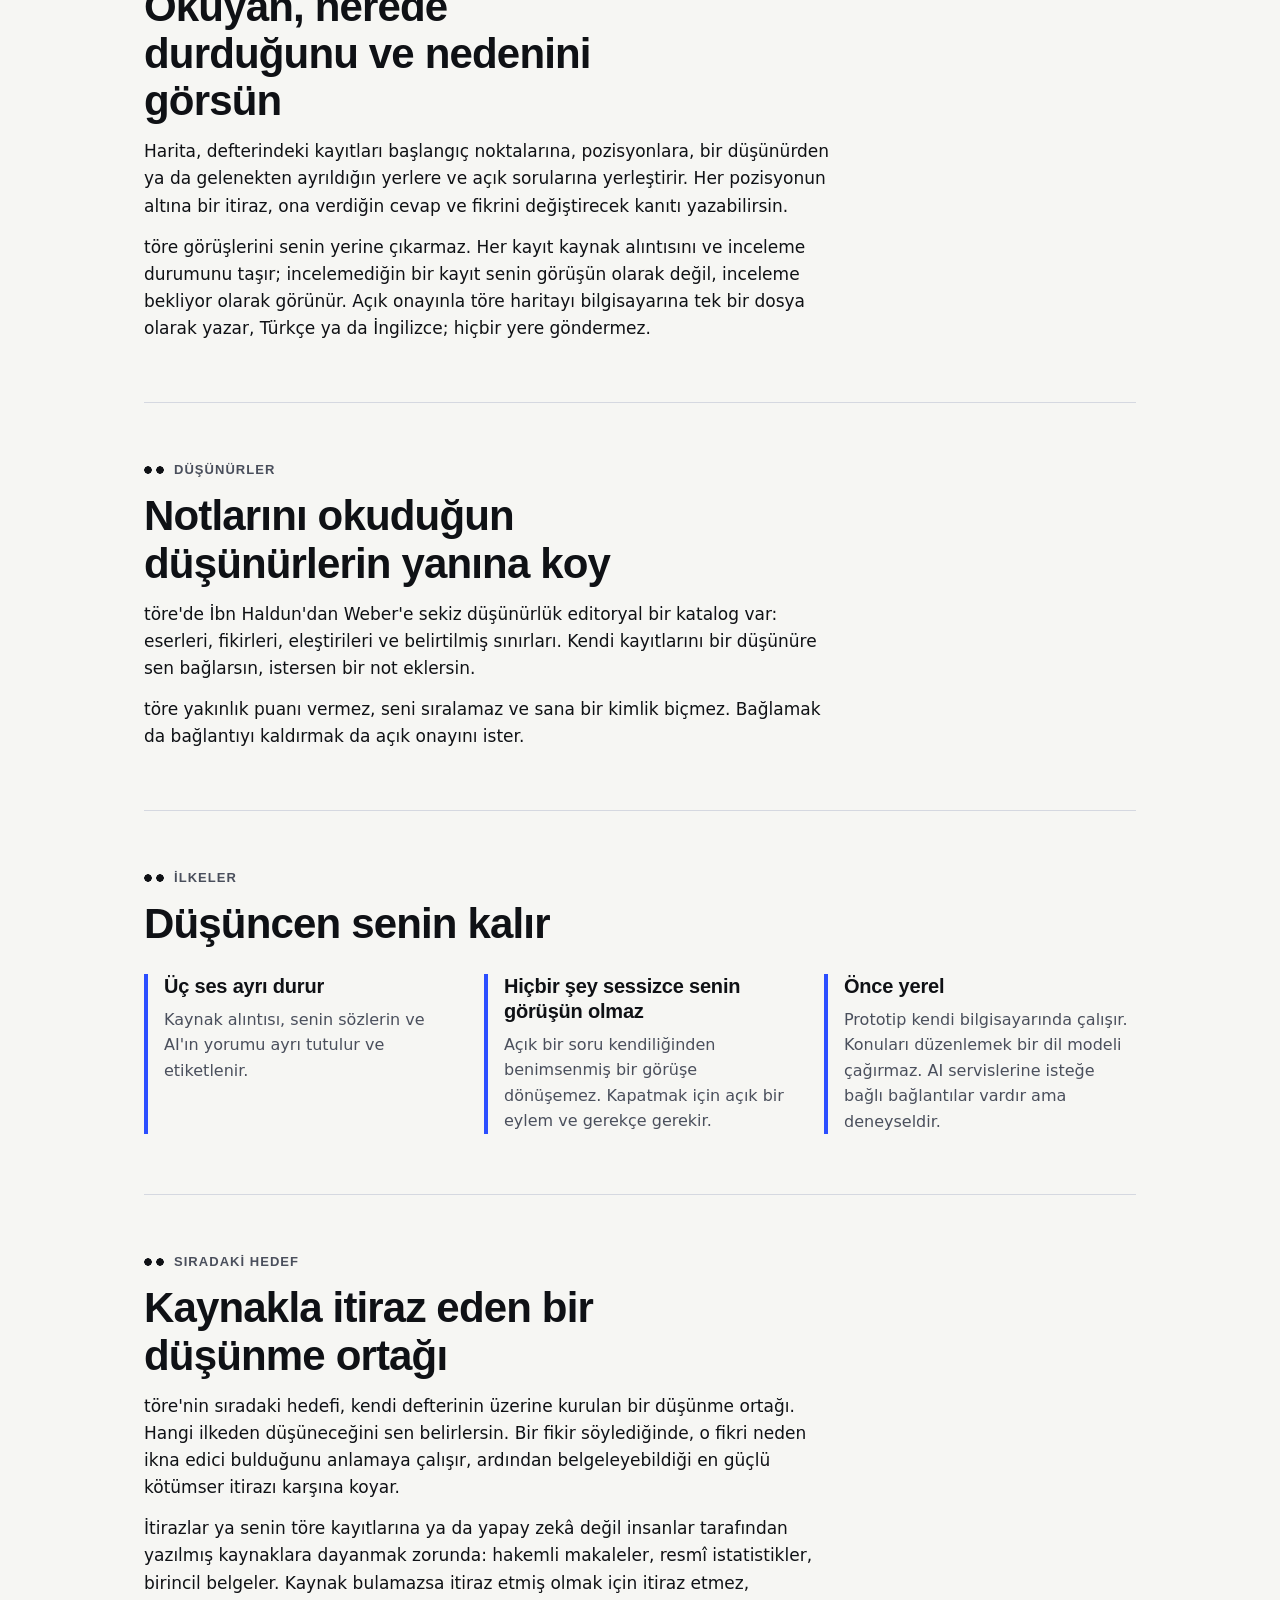
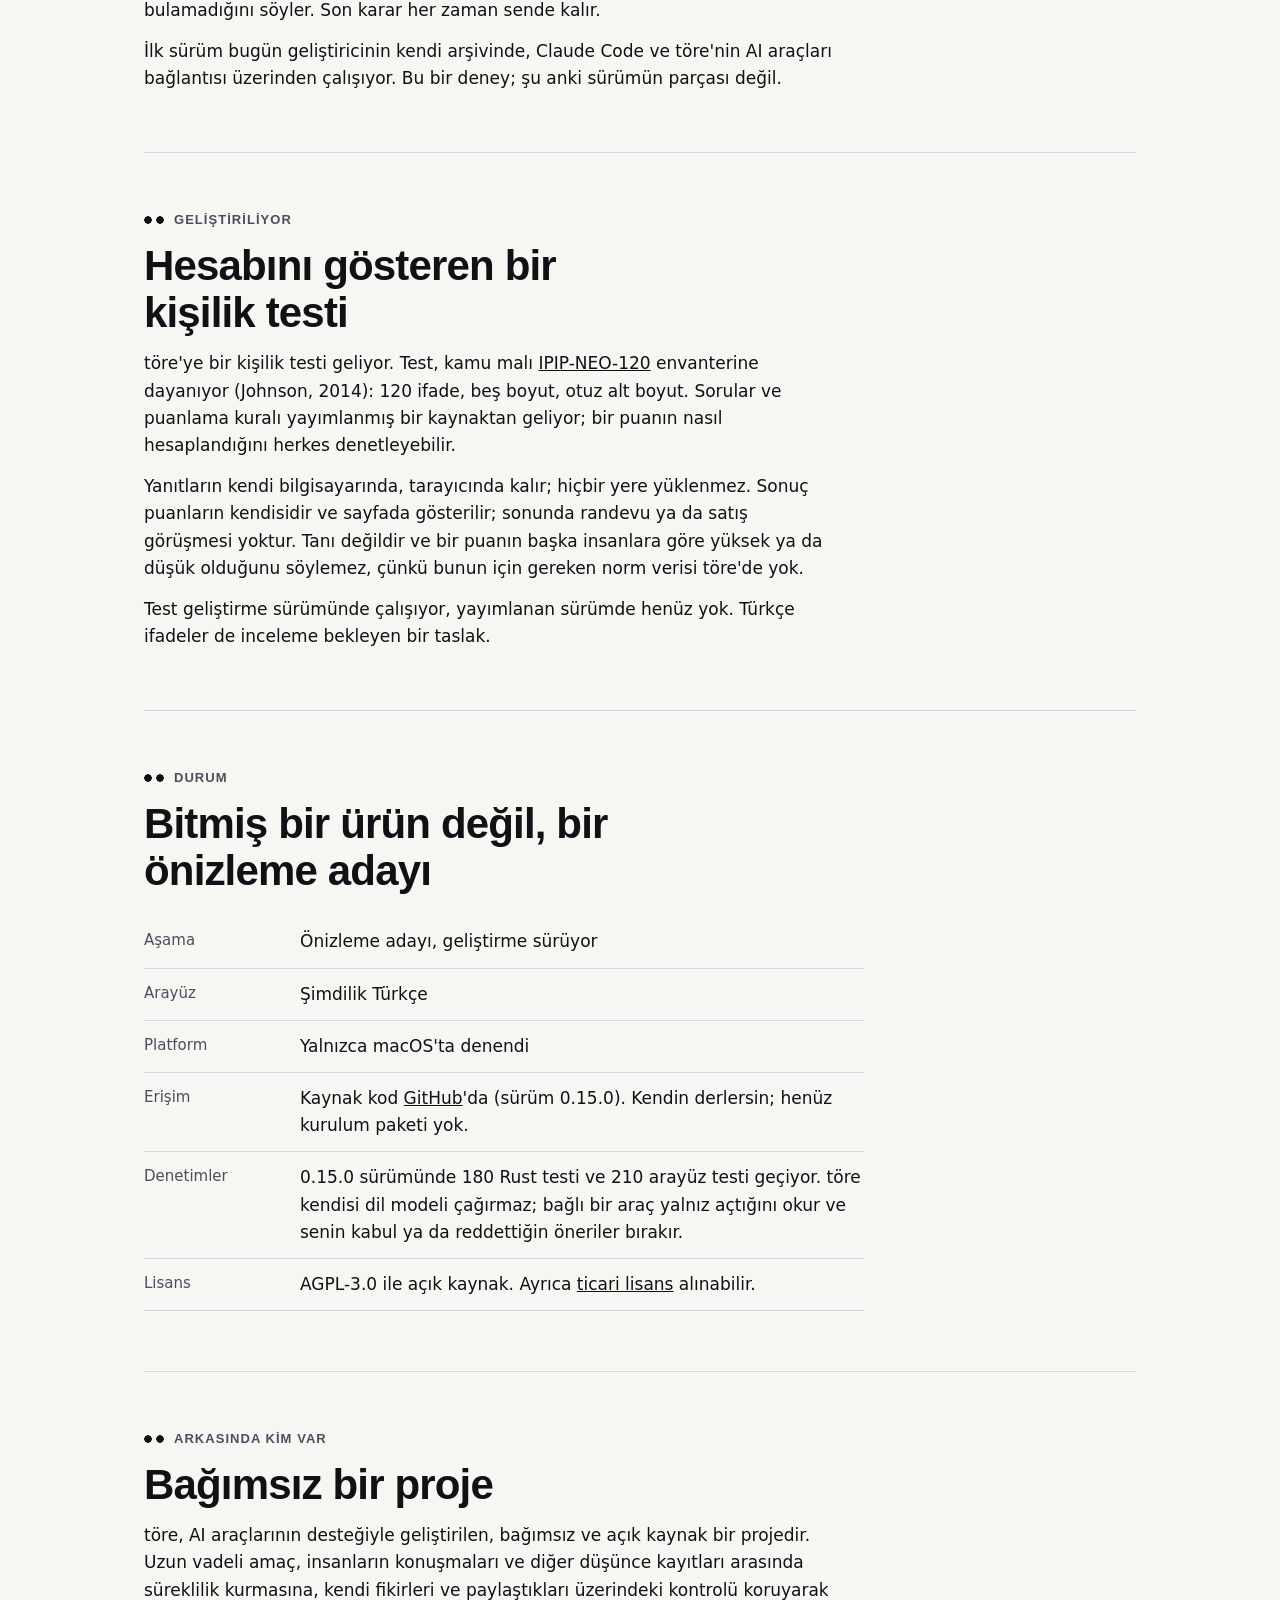
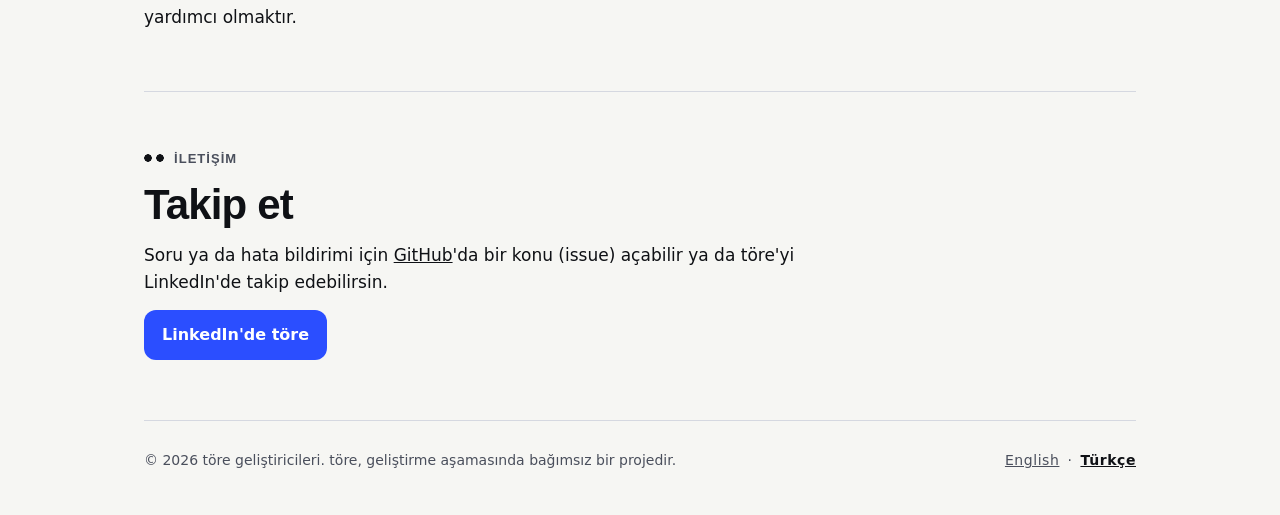
==== commit f58a52cd: "Add in development: a personality test that shows its work A new section, in English and Turkish, be" ====
--- a/tr/index.html
+++ b/tr/index.html
@@ -132,6 +132,14 @@
       <p>İlk sürüm bugün geliştiricinin kendi arşivinde, Claude Code ve töre'nin AI araçları bağlantısı üzerinden çalışıyor. Bu bir deney; şu anki sürümün parçası değil.</p>
     </section>
 
+    <section id="personality">
+      <p class="label">Geliştiriliyor</p>
+      <h2>Hesabını gösteren bir kişilik testi</h2>
+      <p>töre'ye bir kişilik testi geliyor. Test, kamu malı <a href="https://ipip.ori.org/30FacetNEO-PI-RItems.htm" rel="noopener">IPIP-NEO-120</a> envanterine dayanıyor (Johnson, 2014): 120 ifade, beş boyut, otuz alt boyut. Sorular ve puanlama kuralı yayımlanmış bir kaynaktan geliyor; bir puanın nasıl hesaplandığını herkes denetleyebilir.</p>
+      <p>Yanıtların kendi bilgisayarında, tarayıcında kalır; hiçbir yere yüklenmez. Sonuç puanların kendisidir ve sayfada gösterilir; sonunda randevu ya da satış görüşmesi yoktur. Tanı değildir ve bir puanın başka insanlara göre yüksek ya da düşük olduğunu söylemez, çünkü bunun için gereken norm verisi töre'de yok.</p>
+      <p>Test geliştirme sürümünde çalışıyor, yayımlanan sürümde henüz yok. Türkçe ifadeler de inceleme bekleyen bir taslak.</p>
+    </section>
+
     <section id="status">
       <p class="label">Durum</p>
       <h2>Bitmiş bir ürün değil, bir önizleme adayı</h2>
